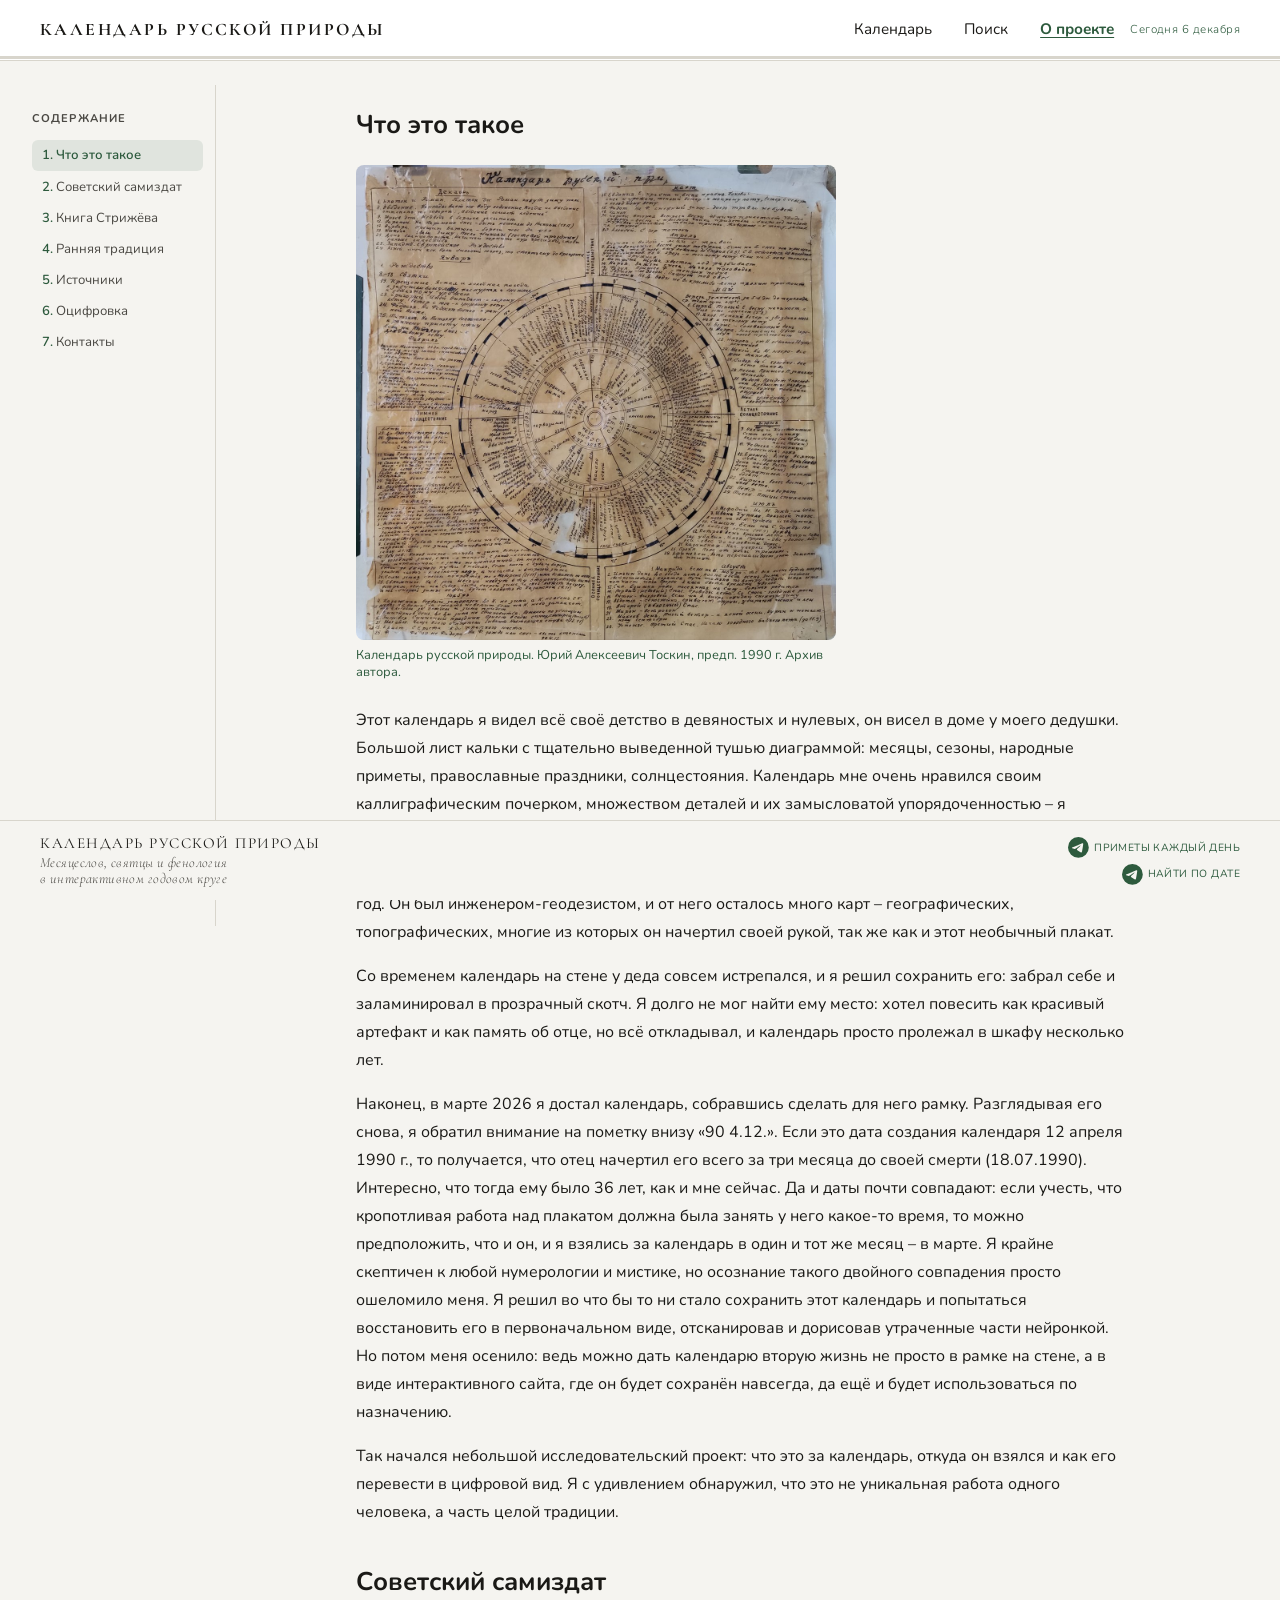
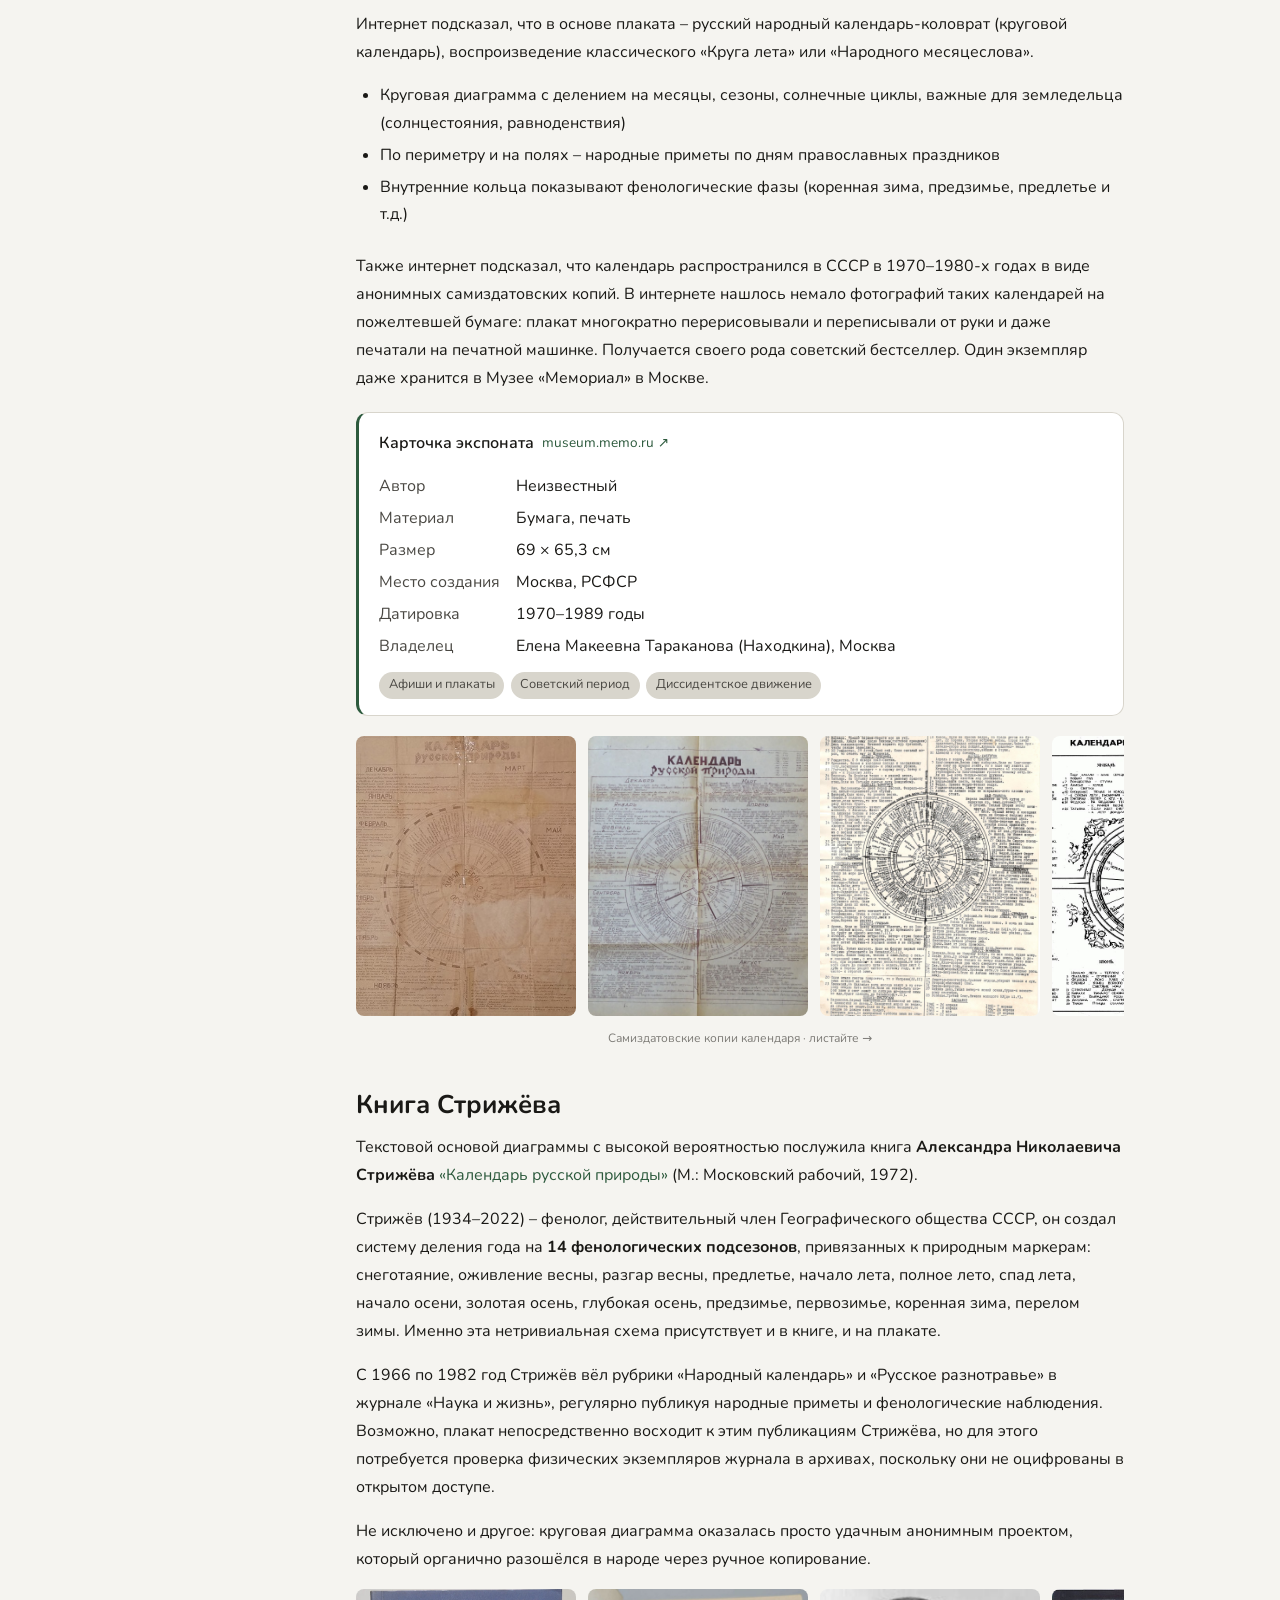
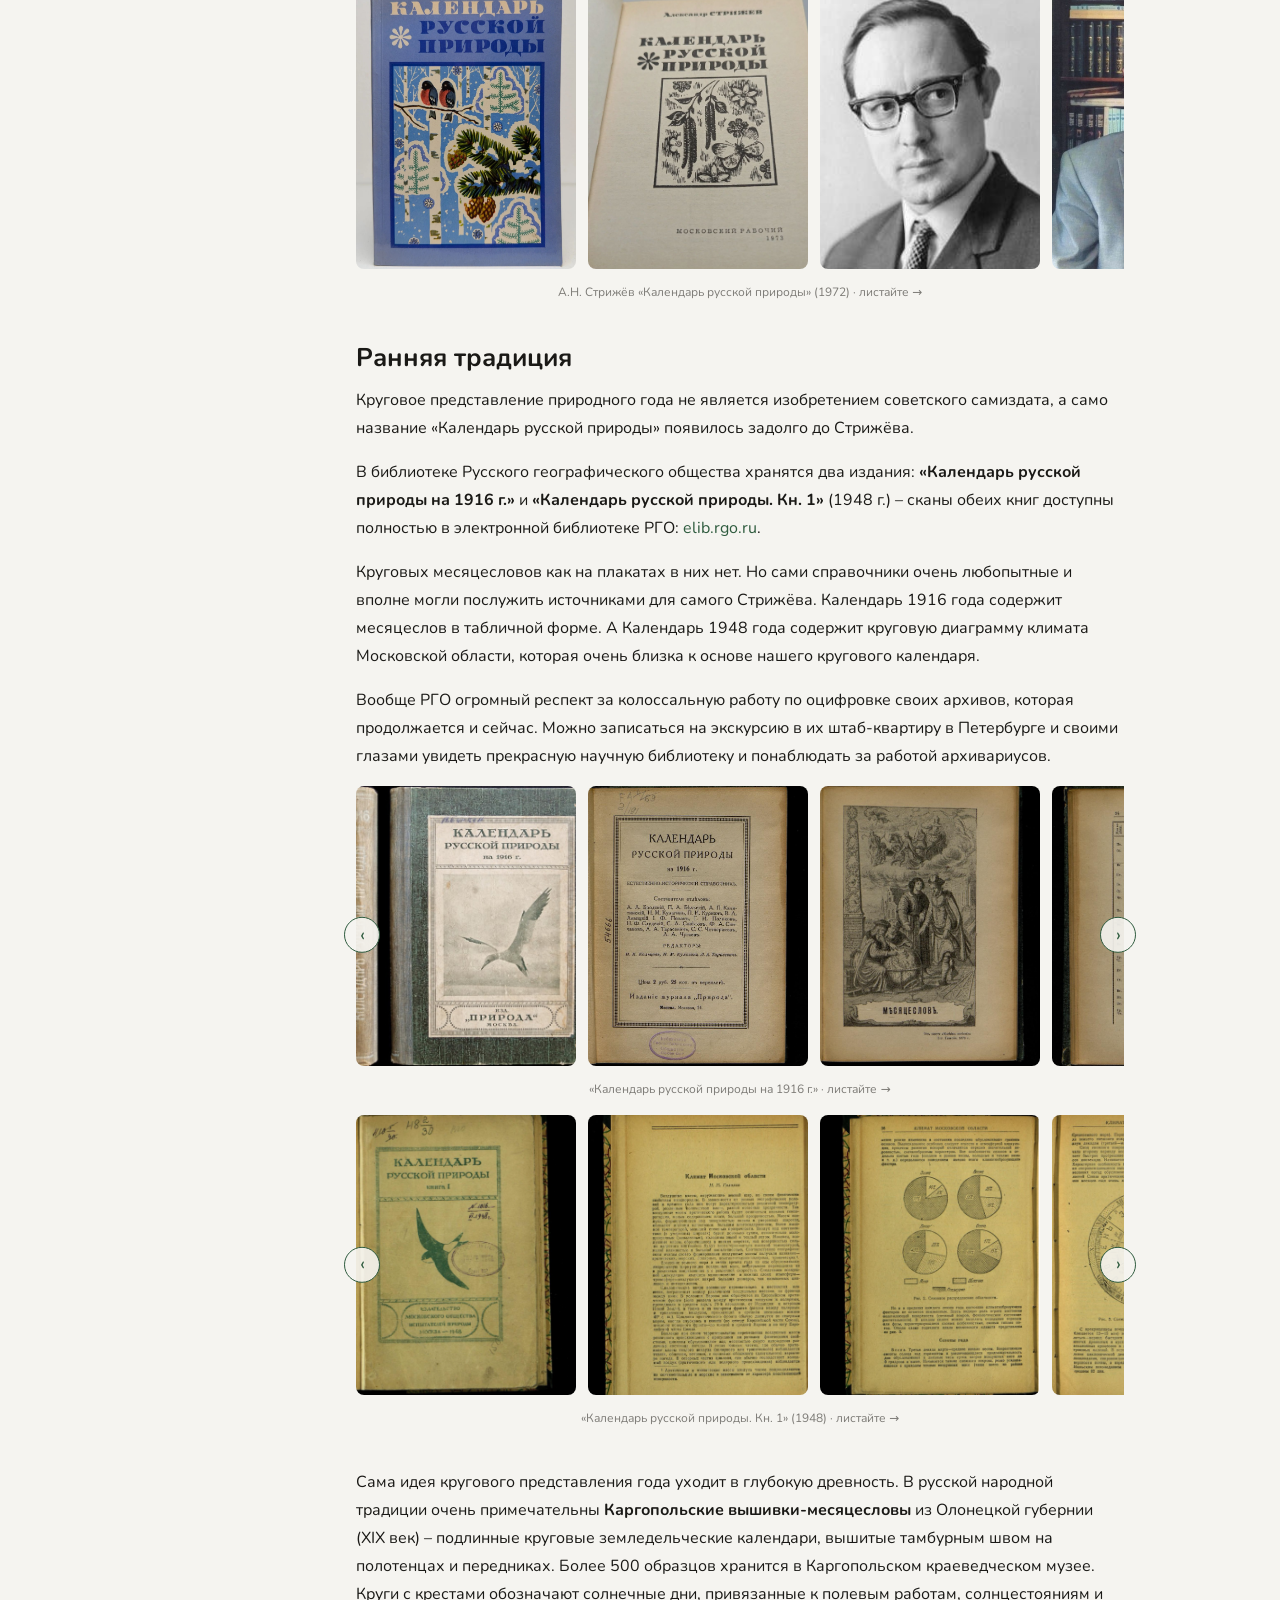
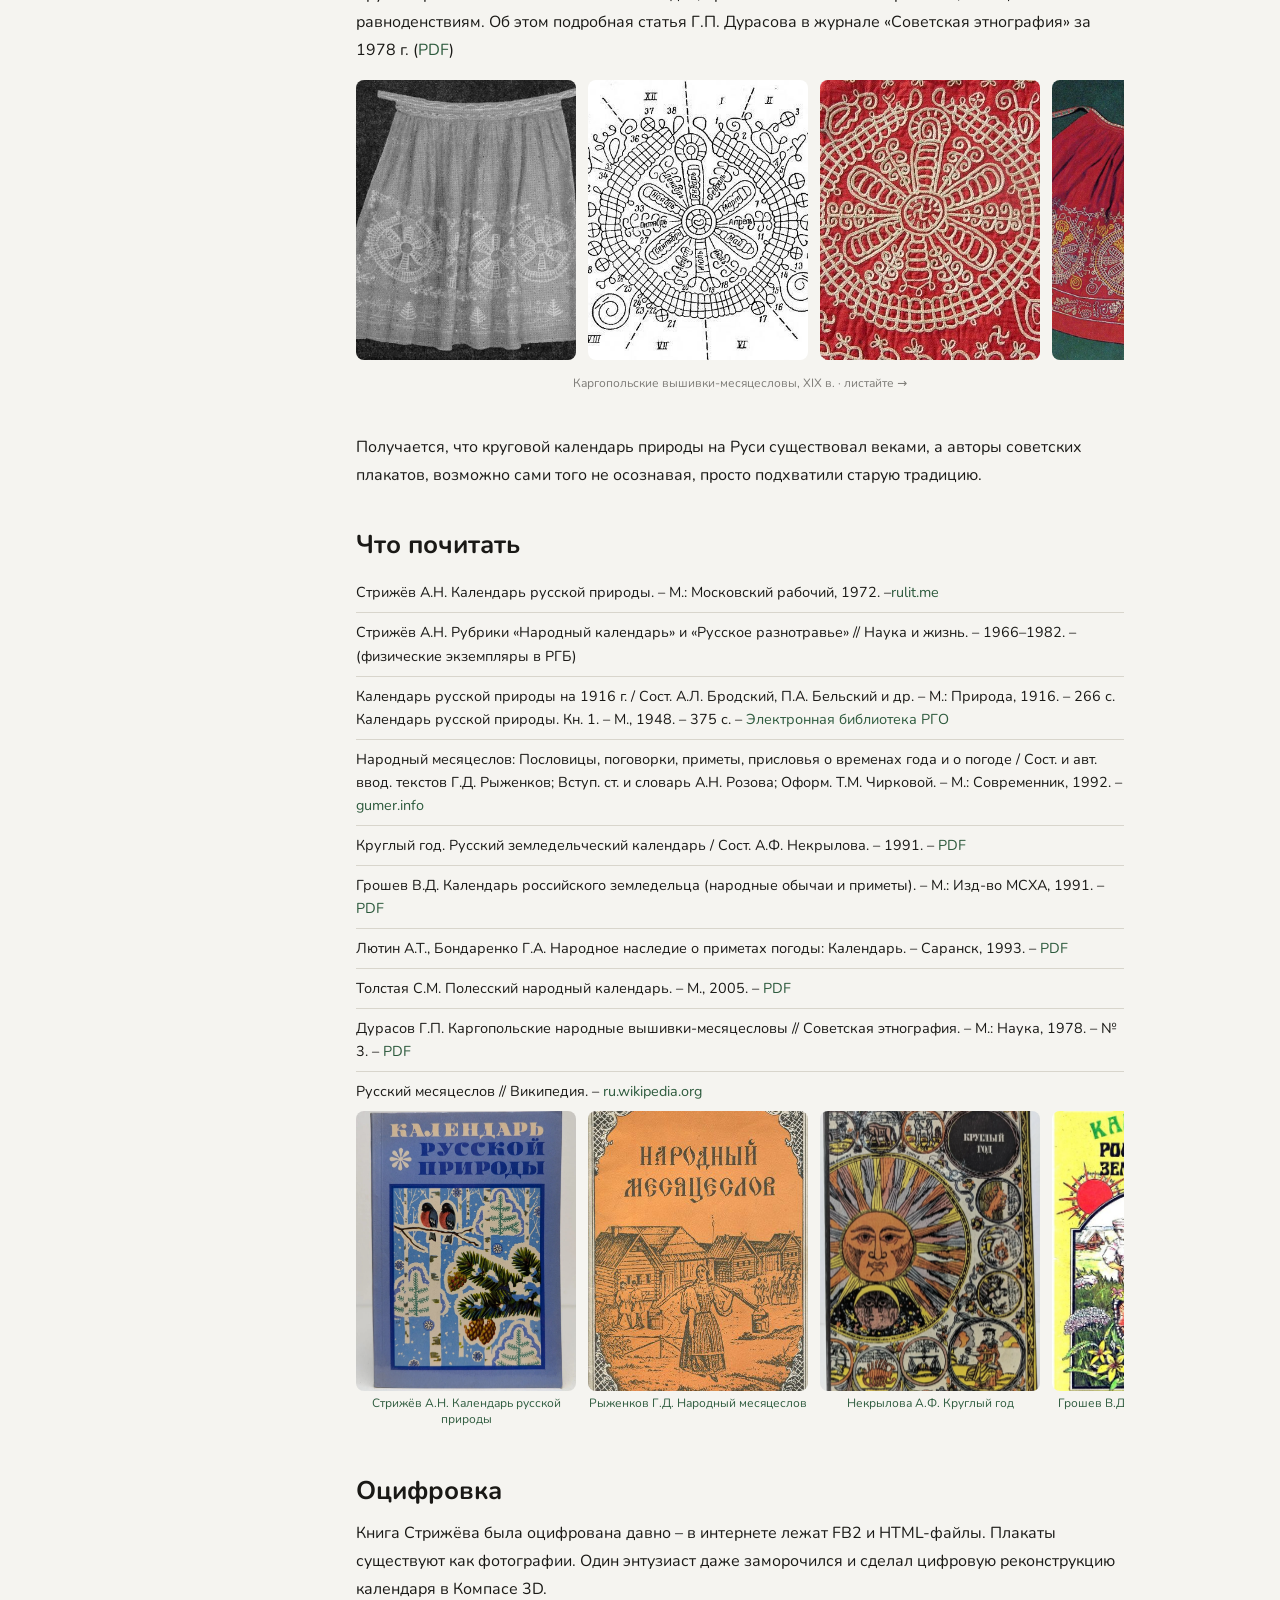
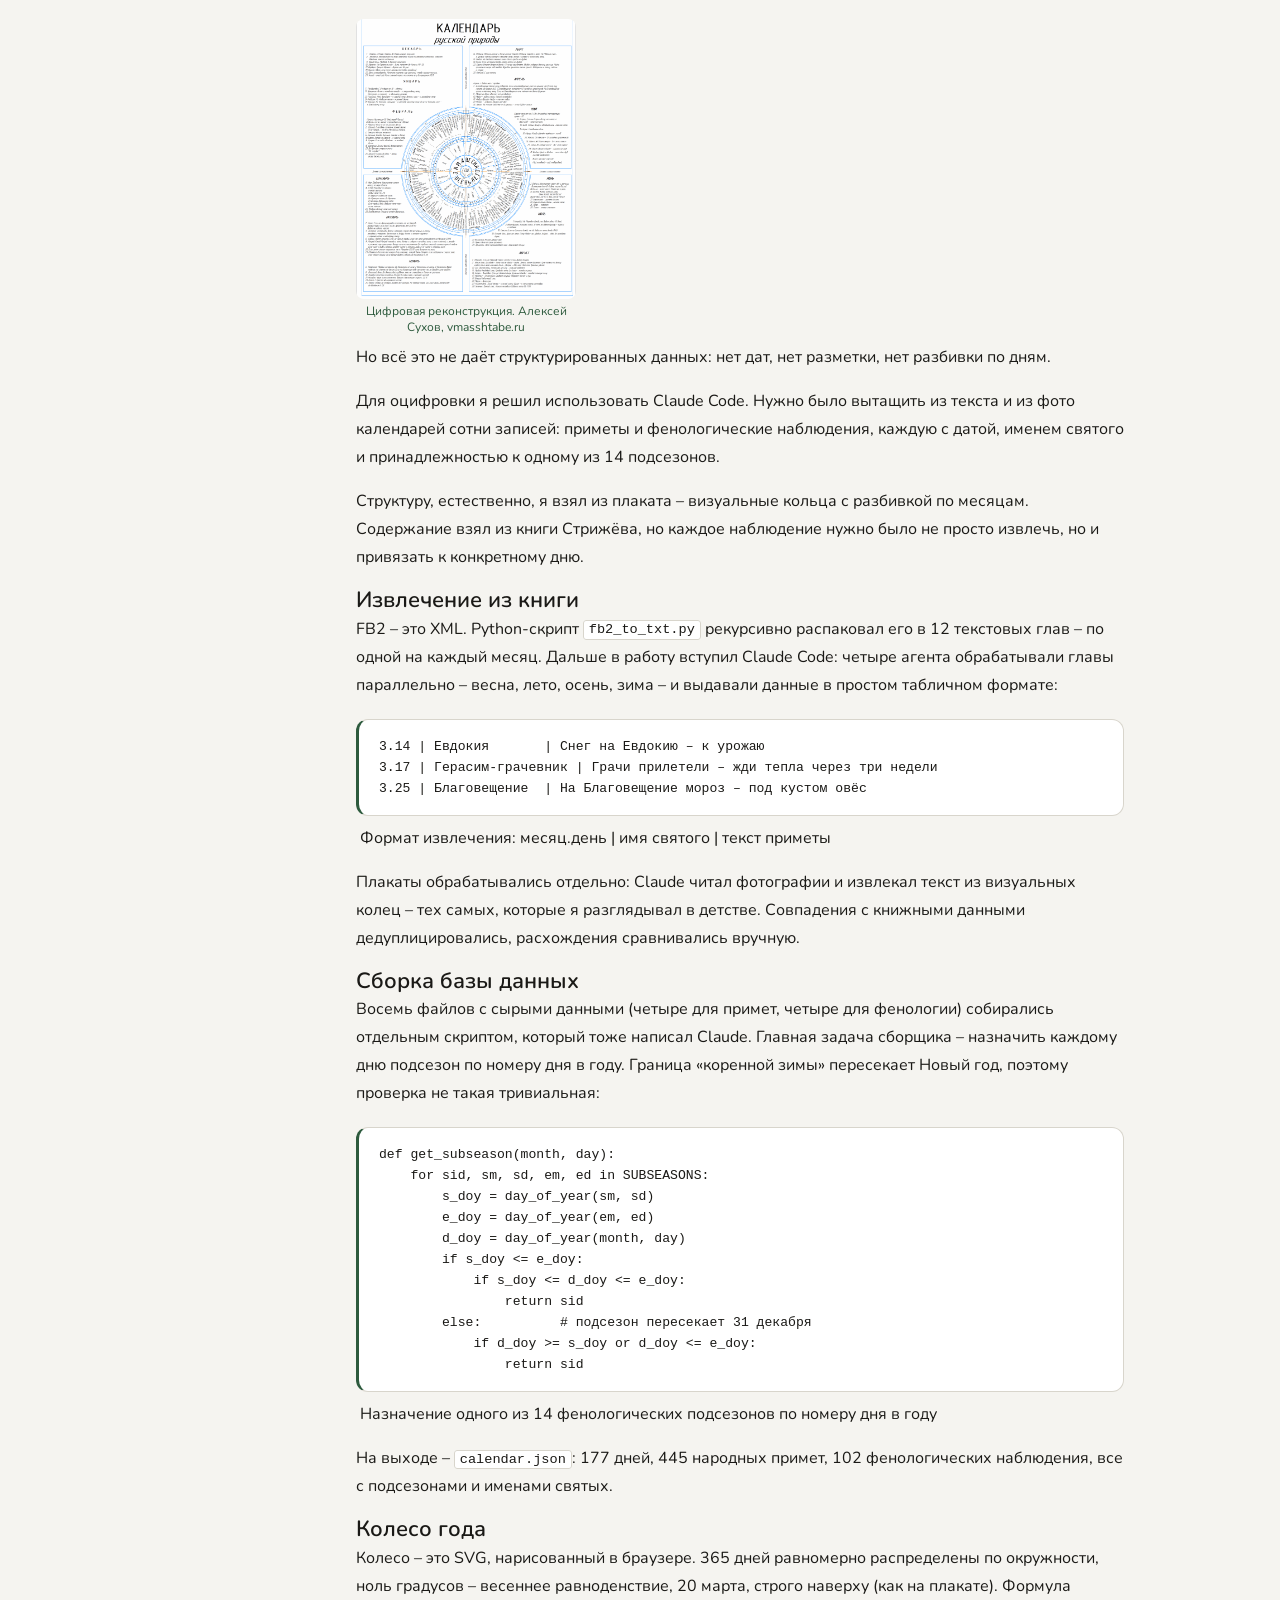
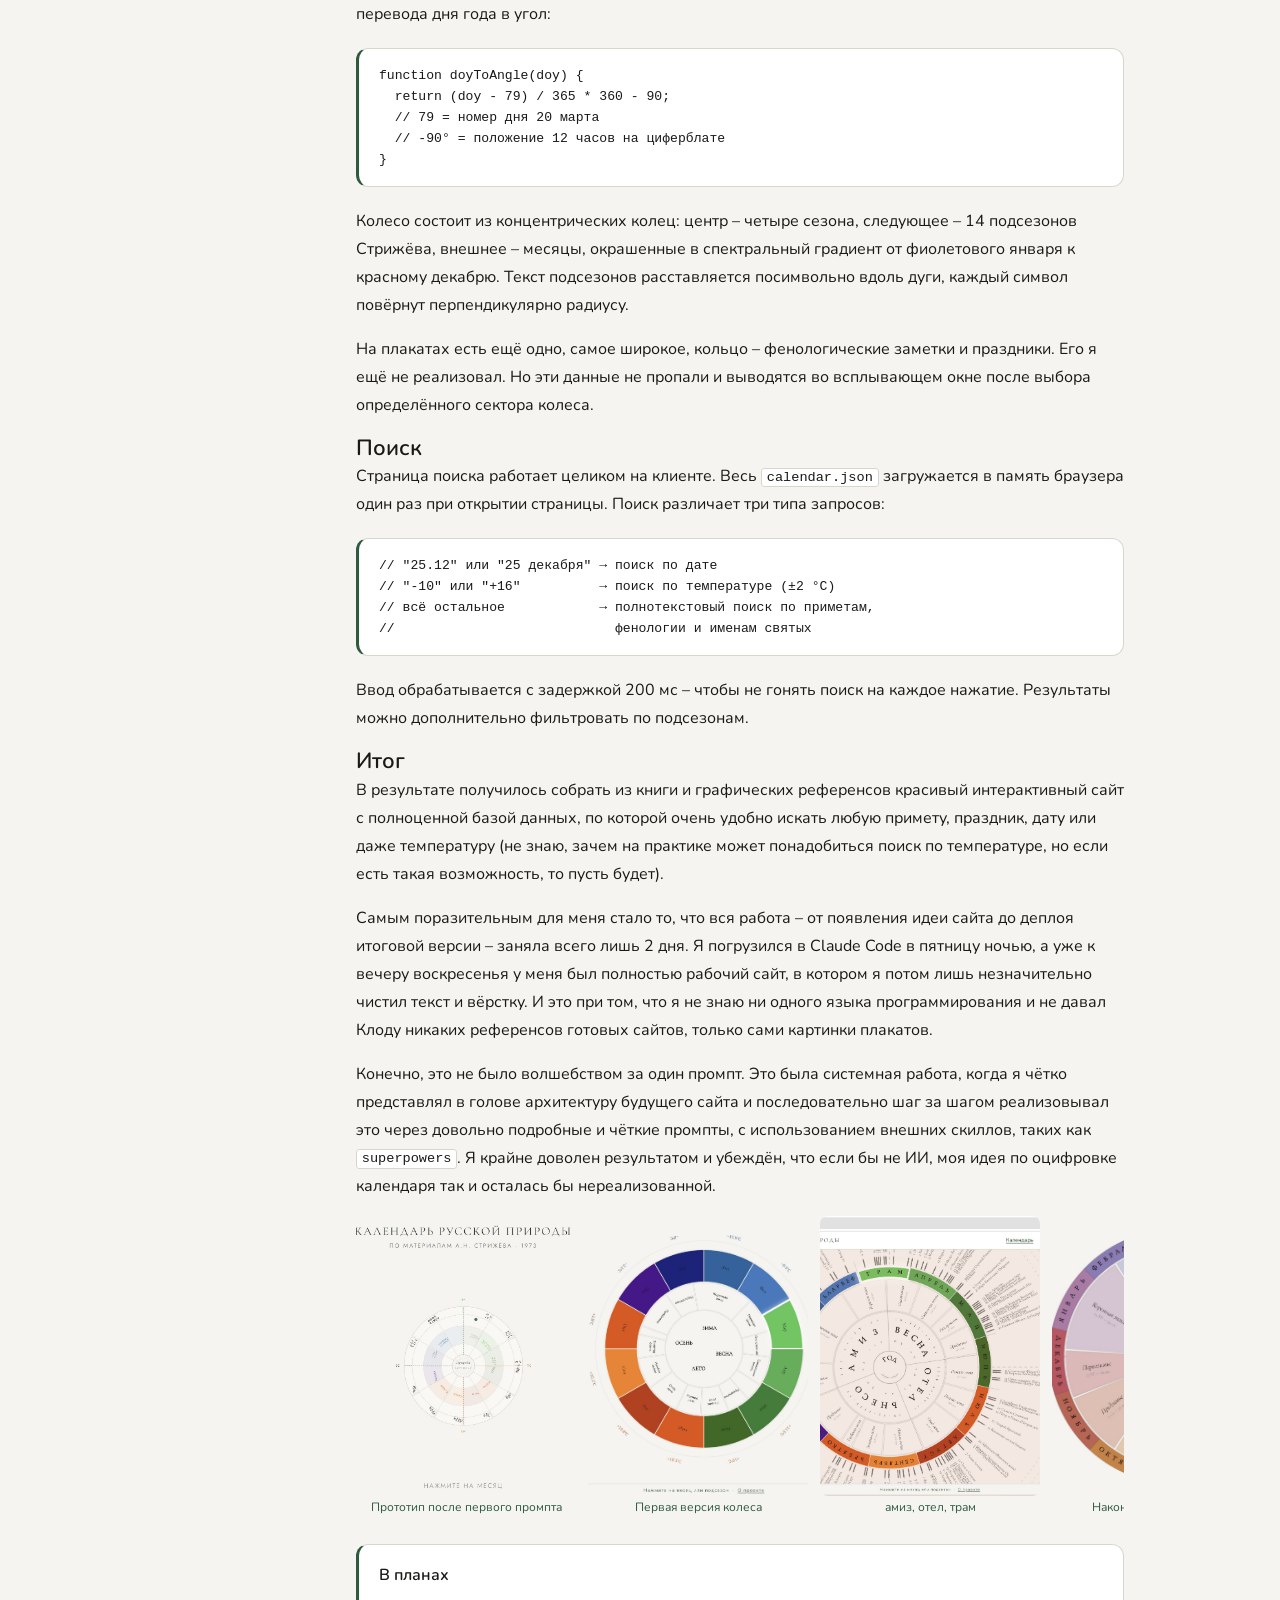
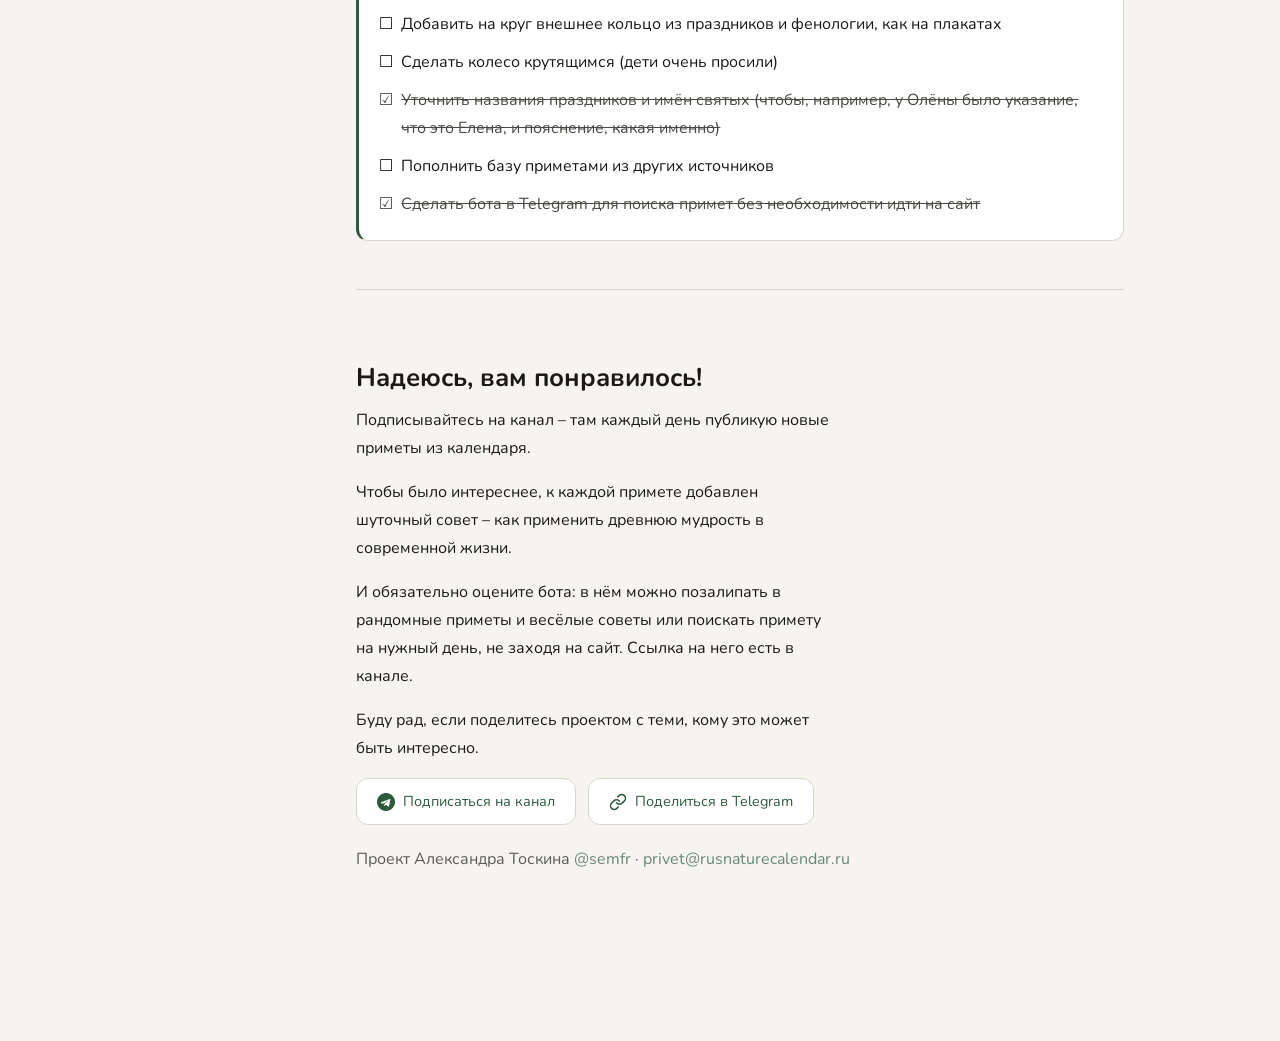
==== about.html @ 91caed55 "fix: поиск по дате — карточки результатов не отображались Приметы и фенология после loadMergedCalend" ====
<!DOCTYPE html>
<html lang="ru">
<head>
  <meta charset="UTF-8">
  <meta name="viewport" content="width=device-width, initial-scale=1.0">
  <link rel="icon" type="image/x-icon" href="favicon.ico">
  <link rel="icon" type="image/png" sizes="48x48" href="favicon-48x48.png">
  <link rel="icon" type="image/png" sizes="32x32" href="favicon-32x32.png">
  <link rel="apple-touch-icon" href="apple-touch-icon.png">
  <link rel="manifest" href="site.webmanifest">
  <title>О проекте – Календарь русской природы</title>

  <!-- SEO -->
  <meta name="description" content="История «Календаря русской природы» – народного месяцеслова и крестьянского календаря – от рукописного самиздата 1960-х до книги Стрижёва 1972 года.">
  <link rel="canonical" href="https://rusnaturecalendar.ru/about.html">

  <!-- Open Graph -->
  <meta property="og:type" content="article">
  <meta property="og:locale" content="ru_RU">
  <meta property="og:site_name" content="Календарь русской природы">
  <meta property="og:title" content="О проекте – Календарь русской природы">
  <meta property="og:description" content="История «Календаря русской природы» – народного месяцеслова и крестьянского календаря – от рукописного самиздата 1960-х до книги Стрижёва 1972 года.">
  <meta property="og:url" content="https://rusnaturecalendar.ru/about.html">
  <meta property="og:image" content="https://rusnaturecalendar.ru/og-image.jpg">
  <meta property="og:image:width" content="1200">
  <meta property="og:image:height" content="630">

  <!-- JSON-LD -->
  <script type="application/ld+json">
  {
    "@context": "https://schema.org",
    "@type": "Article",
    "headline": "О проекте «Календарь русской природы»",
    "description": "История народного календаря от самиздата 1960-х до современного цифрового проекта",
    "inLanguage": "ru",
    "url": "https://rusnaturecalendar.ru/about.html",
    "publisher": {
      "@type": "Organization",
      "name": "Календарь русской природы",
      "url": "https://rusnaturecalendar.ru"
    }
  }
  </script>

  <!-- Яндекс.Метрика -->
  <script type="text/javascript">
     (function(m,e,t,r,i,k,a){m[i]=m[i]||function(){(m[i].a=m[i].a||[]).push(arguments)};
     m[i].l=1*new Date();
     for (var j = 0; j < document.scripts.length; j++) {if (document.scripts[j].src === r) { return; }}
     k=e.createElement(t),a=e.getElementsByTagName(t)[0],k.async=1,k.src=r,a.parentNode.insertBefore(k,a)})
     (window, document, "script", "https://mc.yandex.ru/metrika/tag.js", "ym");
     ym(108205088, "init", { clickmap:true, trackLinks:true, accurateTrackBounce:true });
  </script>
  <noscript><div><img src="https://mc.yandex.ru/watch/108205088" style="position:absolute; left:-9999px;" alt="" /></div></noscript>

  <link rel="stylesheet" href="css/variables.css?v=20">
  <link rel="stylesheet" href="css/layout.css?v=20">
  <style>
    html { scroll-behavior: smooth; }

    /* ── Reading progress bar ── */
    .reading-progress {
      position: fixed;
      top: var(--nav-height, 56px);
      left: 0;
      right: 0;
      height: 3px;
      background: var(--color-border);
      z-index: 100;
      pointer-events: none;
    }
    .reading-progress__fill {
      height: 100%;
      width: 0%;
      background: linear-gradient(90deg, var(--color-accent), #4caf50);
      border-radius: 0 2px 2px 0;
      transition: width 0.1s linear;
    }

    /* ── About layout (sidebar + content) ── */
    .about-layout {
      display: flex;
      min-height: calc(100vh - var(--nav-height, 56px));
    }

    /* ── Sidebar (desktop) ── */
    .about-sidebar {
      width: 200px;
      flex-shrink: 0;
      position: sticky;
      top: calc(var(--nav-height, 56px) + 3px);
      height: calc(100vh - var(--nav-height, 56px) - 3px);
      overflow-y: auto;
      padding: 1.5rem 0.75rem 1.5rem 1rem;
      border-right: 1px solid var(--color-border);
      background: var(--color-bg);
    }
    .about-sidebar__title {
      font-family: var(--font-ui);
      font-size: 0.7rem;
      text-transform: uppercase;
      letter-spacing: 0.1em;
      color: var(--color-text2);
      font-weight: 700;
      margin-bottom: 0.75rem;
    }
    .about-sidebar__list {
      list-style: none;
      padding: 0;
      margin: 0;
      counter-reset: sidebar-counter;
    }
    .about-sidebar__item {
      counter-increment: sidebar-counter;
    }
    .about-sidebar__link {
      display: block;
      font-family: var(--font-ui);
      font-size: 0.82rem;
      line-height: 1.4;
      padding: 0.4rem 0.6rem;
      border-radius: 6px;
      color: var(--color-text2);
      text-decoration: none;
      transition: background 0.2s, color 0.2s;
    }
    .about-sidebar__link::before {
      content: counter(sidebar-counter) ". ";
      color: var(--color-accent);
      font-weight: 600;
    }
    .about-sidebar__link:hover {
      background: rgba(45, 90, 61, 0.05);
      color: var(--color-text);
    }
    .about-sidebar__link.active {
      background: rgba(45, 90, 61, 0.1);
      color: var(--color-accent);
      font-weight: 600;
    }

    /* ── About content ── */
    .about-content {
      flex: 1;
      min-width: 0;
      max-width: 800px;
      padding: 1rem var(--space-md) 3rem;
      margin: 0 auto;
    }
    .about-content h1 {
      font-family: var(--font-heading);
      font-size: clamp(1.4rem, 3vw, 2rem);
      font-weight: 400;
      text-transform: uppercase;
      letter-spacing: 0.12em;
      line-height: 1.25;
      margin-bottom: 2rem;
    }
    .about-content h2 {
      font-family: var(--font-body);
      font-size: clamp(1.3rem, 2.5vw, 1.6rem);
      font-weight: 700;
      margin-top: 2.5rem;
      margin-bottom: 0.75rem;
      color: var(--color-text);
    }
    .about-content p {
      font-family: var(--font-body);
      font-size: 1rem;
      line-height: 1.75;
      color: var(--color-text);
      margin-bottom: 1rem;
    }
    .about-content a {
      color: var(--color-accent);
    }
    .about-content a:hover {
      text-decoration: underline;
    }

    /* ── Single photo ── */
    .photo-single {
      margin: 1.5rem 0;
      max-width: 480px;
    }
    .photo-single img {
      width: 100%;
      border-radius: 8px;
      display: block;
      cursor: pointer;
      transition: opacity 0.2s;
    }
    .photo-single img:hover {
      opacity: 0.85;
    }
    .photo-single figcaption {
      font-family: var(--font-ui);
      font-size: 0.8rem;
      color: var(--color-accent);
      margin-top: 0.4rem;
      line-height: 1.4;
    }

    /* ── Gallery ── */
    .gallery {
      display: grid;
      grid-template-columns: repeat(3, 1fr);
      gap: 1rem;
      margin-top: 1rem;
    }
    @media (max-width: 600px) {
      .gallery { grid-template-columns: 1fr; }
    }
    .gallery figure { margin: 0; }
    .gallery figure img {
      width: 100%;
      border-radius: 8px;
      max-height: 300px;
      object-fit: cover;
      display: block;
      cursor: pointer;
      transition: opacity 0.2s;
    }
    .gallery figure img:hover { opacity: 0.85; }
    .gallery figcaption {
      font-family: var(--font-ui);
      font-size: 0.8rem;
      color: var(--color-accent);
      margin-top: 0.4rem;
      text-align: center;
      line-height: 1.4;
    }

    /* ── Carousel ── */
    .carousel-wrap {
      position: relative;
      margin-top: 1rem;
    }
    .carousel {
      display: flex;
      gap: 0.75rem;
      overflow-x: auto;
      scroll-snap-type: x mandatory;
      scroll-behavior: smooth;
      -webkit-overflow-scrolling: touch;
      padding-bottom: 0.5rem;
      scrollbar-width: thin;
      scrollbar-color: var(--color-accent) transparent;
    }
    .carousel::-webkit-scrollbar { height: 6px; }
    .carousel::-webkit-scrollbar-track { background: transparent; }
    .carousel::-webkit-scrollbar-thumb { background: var(--color-accent); border-radius: 3px; }
    .carousel figure {
      flex: 0 0 auto;
      scroll-snap-align: start;
      margin: 0;
      width: 220px;
    }
    .carousel figure img {
      width: 100%;
      height: 280px;
      object-fit: cover;
      border-radius: 8px;
      cursor: pointer;
      transition: opacity 0.2s;
      display: block;
    }
    .carousel figure img:hover { opacity: 0.85; }
    .carousel figcaption {
      font-family: var(--font-ui);
      font-size: 0.75rem;
      color: var(--color-accent);
      margin-top: 0.3rem;
      text-align: center;
      line-height: 1.3;
    }
    .carousel-btn {
      position: absolute;
      top: 50%;
      transform: translateY(-70%);
      background: rgba(245, 244, 240, 0.9);
      border: 1px solid var(--color-accent);
      color: var(--color-accent);
      width: 36px;
      height: 36px;
      border-radius: 50%;
      font-size: 1.2rem;
      cursor: pointer;
      z-index: 2;
      display: flex;
      align-items: center;
      justify-content: center;
      transition: opacity 0.2s;
    }
    .carousel-btn:hover { background: rgba(45, 90, 61, 0.1); }
    .carousel-btn--prev { left: -12px; }
    .carousel-btn--next { right: -12px; }
    .carousel-hint {
      font-family: var(--font-ui);
      font-size: 0.75rem;
      color: var(--color-text2);
      text-align: center;
      margin-top: 0.3rem;
      opacity: 0.7;
    }
    @media (max-width: 600px) {
      .carousel figure { width: 180px; }
      .carousel figure img { height: 230px; }
      .carousel-btn { display: none; }
    }

    /* ── About bullets ── */
    .about-bullets {
      list-style: disc;
      padding-left: 1.5em;
      margin: 0.5em 0 1em;
    }
    .about-bullets li {
      margin-bottom: 0.3em;
    }

    /* ── Sources list ── */
    .sources-list {
      list-style: none;
      padding: 0;
      margin: 0;
    }
    .sources-list li {
      font-family: var(--font-body);
      font-size: 0.9rem;
      line-height: 1.6;
      padding: 0.5rem 0;
      border-bottom: 1px solid var(--color-border);
      color: var(--color-text);
    }
    .sources-list li:last-child { border-bottom: none; }

    /* ── Archive metadata ── */
    .archive-meta {
      background: var(--color-panel-bg);
      border: 1px solid var(--color-border);
      border-radius: var(--radius);
      padding: 1rem 1.25rem;
      margin: 1rem 0;
      font-family: var(--font-ui);
      font-size: 0.88rem;
      line-height: 1.8;
      color: var(--color-text);
    }
    .archive-meta dt {
      font-weight: bold;
      color: var(--color-accent);
      float: left;
      width: 9rem;
      clear: left;
    }
    .archive-meta dd { margin-left: 9rem; }
    @media (max-width: 480px) {
      .archive-meta dt { float: none; width: auto; margin-bottom: 0.1rem; }
      .archive-meta dd { margin-left: 0; margin-bottom: 0.6rem; }
    }

    /* ── Share block ── */
    .share-block {
      margin-top: 3rem;
      padding-top: 2rem;
      border-top: 1px solid var(--color-border);
    }
    .share-heading {
      font-family: var(--font-heading);
      font-size: clamp(1.3rem, 2.5vw, 1.75rem);
      font-weight: 400;
      color: var(--color-text);
      margin-bottom: 0.5rem;
    }
    .share-subtext {
      font-family: var(--font-body);
      font-size: 1rem;
      color: var(--color-text);
      line-height: 1.6;
      margin-bottom: 1.25rem;
      max-width: 480px;
    }
    .share-actions {
      display: flex;
      gap: 0.75rem;
      flex-wrap: wrap;
      margin-bottom: 1.25rem;
    }
    .share-btn {
      display: inline-flex;
      align-items: center;
      gap: 0.5rem;
      padding: 0.65rem 1.25rem;
      min-height: 44px;
      border-radius: var(--radius);
      border: 1.5px solid var(--color-border);
      background: var(--color-panel-bg);
      font-family: var(--font-ui);
      font-size: 0.9rem;
      color: var(--color-text);
      cursor: pointer;
      text-decoration: none;
      transition: border-color 0.2s, color 0.2s, background 0.2s;
    }
    .share-btn:hover { border-color: var(--color-accent); color: var(--color-accent); }
    .share-tg:hover { border-color: #0088cc; color: #0088cc; }
    .share-credit {
      font-family: var(--font-ui);
      font-size: 0.82rem;
      color: var(--color-text);
      opacity: 0.7;
    }
    .share-credit a { color: var(--color-accent); text-decoration: none; }
    .share-credit a:hover { text-decoration: underline; }
    @media (max-width: 480px) {
      .share-actions { flex-direction: column; }
      .share-btn { width: 100%; justify-content: center; }
    }

    /* ── Scroll reveal ── */
    [data-reveal] {
      opacity: 0;
      transform: translateY(20px);
      transition: opacity 0.6s ease-out, transform 0.6s ease-out;
    }
    [data-reveal].revealed {
      opacity: 1;
      transform: translateY(0);
    }
    [data-reveal="delay-1"] { transition-delay: 0.1s; }
    [data-reveal="delay-2"] { transition-delay: 0.2s; }
    [data-reveal="delay-3"] { transition-delay: 0.3s; }
    /* Disable animations for users who prefer reduced motion */
    @media (prefers-reduced-motion: reduce) {
      [data-reveal] {
        opacity: 1;
        transform: none;
        transition: none;
      }
    }

    /* ── Lightbox ── */
    .lightbox {
      position: fixed;
      inset: 0;
      z-index: 1000;
      background: rgba(0, 0, 0, 0.92);
      display: flex;
      align-items: center;
      justify-content: center;
      opacity: 0;
      pointer-events: none;
      transition: opacity 0.3s ease;
    }
    .lightbox.open {
      opacity: 1;
      pointer-events: auto;
    }
    .lightbox__img {
      max-width: 90vw;
      max-height: 85vh;
      object-fit: contain;
      border-radius: 4px;
      transition: opacity 0.2s;
    }
    .lightbox__close,
    .lightbox__prev,
    .lightbox__next {
      position: absolute;
      background: none;
      border: none;
      color: #fff;
      cursor: pointer;
      font-size: 2rem;
      padding: 0.5rem;
      opacity: 0.7;
      transition: opacity 0.2s;
      line-height: 1;
    }
    .lightbox__close:hover,
    .lightbox__prev:hover,
    .lightbox__next:hover { opacity: 1; }
    .lightbox__close { top: 1rem; right: 1rem; font-size: 2.5rem; }
    .lightbox__prev { left: 1rem; top: 50%; transform: translateY(-50%); font-size: 3rem; }
    .lightbox__next { right: 1rem; top: 50%; transform: translateY(-50%); font-size: 3rem; }
    .lightbox__caption {
      position: absolute;
      bottom: 1rem;
      left: 50%;
      transform: translateX(-50%);
      color: rgba(255,255,255,0.75);
      font-family: var(--font-ui);
      font-size: 0.85rem;
      text-align: center;
      max-width: 80vw;
    }

    /* ── Bottom sheet (mobile TOC) ── */
    .about-sheet { display: none; }

    /* ── Mobile styles ── */
    @media (max-width: 767px) {
      .reading-progress { top: var(--header-index-height, 78px); }
      .about-sidebar { display: none; }
      .about-layout { display: block; }
      .about-content { padding-bottom: 5rem; }

      .about-sheet { display: block; }

      .about-sheet__trigger {
        position: fixed;
        bottom: calc(80px + 12px); /* above sticky footer */
        left: 50%;
        transform: translateX(-50%);
        z-index: 90;
        display: flex;
        align-items: center;
        gap: 0.5rem;
        padding: 0.4rem 1rem;
        background: var(--color-panel-bg);
        border: 1px solid var(--color-border);
        border-radius: 20px;
        box-shadow: 0 2px 10px rgba(0,0,0,0.1);
        font-family: var(--font-ui);
        font-size: 0.82rem;
        color: var(--color-text);
        cursor: pointer;
        white-space: nowrap;
      }
      .about-sheet__chapter-num {
        color: var(--color-accent);
        font-weight: 700;
      }
      .about-sheet__divider {
        color: var(--color-border);
      }
      .about-sheet__icon {
        color: var(--color-text2);
        font-size: 1rem;
      }

      .about-sheet__overlay {
        position: fixed;
        inset: 0;
        background: rgba(0,0,0,0.3);
        z-index: 91;
        opacity: 0;
        pointer-events: none;
        transition: opacity 0.3s ease;
      }
      .about-sheet__overlay.open {
        opacity: 1;
        pointer-events: auto;
      }

      .about-sheet__panel {
        position: fixed;
        bottom: 0;
        left: 0;
        right: 0;
        z-index: 92;
        background: var(--color-panel-bg);
        border-radius: 16px 16px 0 0;
        box-shadow: 0 -4px 20px rgba(0,0,0,0.15);
        transform: translateY(100%);
        transition: transform 0.35s cubic-bezier(0.4, 0, 0.2, 1);
        max-height: 60vh;
        overflow-y: auto;
        padding: 0 1rem 1.5rem;
      }
      .about-sheet__panel.open {
        transform: translateY(0);
      }
      .about-sheet__handle {
        width: 32px;
        height: 4px;
        background: var(--color-border);
        border-radius: 2px;
        margin: 0.75rem auto;
      }
      .about-sheet__panel-title {
        font-family: var(--font-ui);
        font-size: 0.7rem;
        text-transform: uppercase;
        letter-spacing: 0.1em;
        color: var(--color-text2);
        font-weight: 700;
        margin-bottom: 0.5rem;
      }
      .about-sheet__list {
        list-style: none;
        padding: 0;
        margin: 0;
        counter-reset: sheet-counter;
      }
      .about-sheet__item {
        counter-increment: sheet-counter;
      }
      .about-sheet__link {
        display: block;
        font-family: var(--font-ui);
        font-size: 0.92rem;
        padding: 0.5rem 0.6rem;
        border-radius: 6px;
        color: var(--color-text2);
        text-decoration: none;
        transition: background 0.2s;
      }
      .about-sheet__link::before {
        content: counter(sheet-counter) ". ";
        color: var(--color-accent);
        font-weight: 600;
      }
      .about-sheet__link.active {
        background: rgba(45, 90, 61, 0.1);
        color: var(--color-accent);
        font-weight: 600;
      }

      .lightbox__prev,
      .lightbox__next { display: none; }
    }

    /* ── Footer ── */
    .search-footer {
      position: sticky;
      bottom: 0;
      background: var(--color-panel-bg, #f5f4f0);
      border-top: 1px solid var(--color-border, #d8d5cc);
      padding: 12px var(--space-md, 16px);
      font-family: var(--font-ui);
      font-size: 0.8rem;
      color: var(--color-text);
      text-align: center;
    }
    .search-footer .footer-inner {
      max-width: 800px;
      margin-inline: auto;
      display: flex;
      flex-direction: column;
      align-items: center;
      gap: 0;
    }
    .search-footer p { margin: 0; line-height: 1.5; }
    .about-content section { scroll-margin-top: calc(var(--nav-height, 56px) + 24px); }
    @media (max-width: 767px) {
      .about-content section { scroll-margin-top: calc(var(--header-index-height, 78px) + 24px); }
    }
    .about-content section:first-child h2 { margin-top: 0.5rem; }

    /* ── Digitize section h3 ── */
    #digitize h3 {
      font-family: var(--font-ui);
      font-weight: 600;
    }

    /* ── Code blocks ── */
    .about-content pre {
      background: var(--color-panel-bg);
      border: 1px solid var(--color-border);
      border-left: 3px solid var(--color-accent);
      border-radius: var(--radius);
      padding: 1rem 1.25rem;
      margin: 1.25rem 0;
      overflow-x: auto;
      font-family: 'Courier New', Courier, monospace;
      font-size: 0.82rem;
      line-height: 1.6;
      color: var(--color-text);
    }
    .about-content code {
      font-family: 'Courier New', Courier, monospace;
      font-size: 0.85em;
      background: var(--color-panel-bg);
      border: 1px solid var(--color-border);
      border-radius: 3px;
      padding: 0.1em 0.35em;
      color: var(--color-text);
    }
    .about-content pre code {
      background: none;
      border: none;
      padding: 0;
      font-size: inherit;
    }
    .code-caption {
      font-family: var(--font-ui);
      font-size: 0.75rem;
      color: var(--color-text2);
      margin-top: -0.75rem;
      margin-bottom: 1.25rem;
      padding-left: 0.25rem;
    }

    /* ── Feature checklist ── */
    /* Карточка экспоната */
    .exhibit-card {
      background: var(--color-panel-bg);
      border: 1px solid var(--color-border);
      border-left: 3px solid var(--color-accent);
      border-radius: var(--radius);
      padding: 1rem 1.25rem;
      margin: 1.25rem 0;
    }
    .exhibit-card__title {
      font-weight: 600;
      margin-bottom: 0.75rem;
      display: flex;
      align-items: center;
      gap: 0.5rem;
    }
    .exhibit-card__title a {
      font-weight: 400;
      font-size: 0.85em;
      color: var(--color-accent);
    }
    .exhibit-card__grid {
      display: grid;
      grid-template-columns: auto 1fr;
      gap: 0.3rem 1rem;
    }
    .exhibit-card__label {
      color: var(--color-text2);
      white-space: nowrap;
    }
    .exhibit-card__value {
      color: var(--color-text);
    }
    .exhibit-card__note {
      margin-top: 0.75rem;
      font-size: 0.9em;
      color: var(--color-text2);
    }
    .exhibit-card__tags {
      display: flex;
      flex-wrap: wrap;
      gap: 0.4rem;
      margin-top: 0.75rem;
    }
    .exhibit-card__tag {
      background: var(--color-border);
      border-radius: 1rem;
      padding: 0.15rem 0.6rem;
      font-size: 0.8em;
      color: var(--color-text2);
    }

    .feature-checklist {
      background: var(--color-panel-bg);
      border: 1px solid var(--color-border);
      border-left: 3px solid var(--color-accent);
      border-radius: var(--radius);
      padding: 1rem 1.25rem;
      margin: 1.25rem 0;
    }
    .feature-checklist__title {
      font-weight: 600;
      margin-bottom: 0.5rem;
    }
    .feature-checklist__list {
      list-style: none;
      padding: 0;
      margin: 0;
    }
    .feature-checklist__item {
      padding: 0.35rem 0;
      display: flex;
      gap: 0.5rem;
      align-items: baseline;
    }
    .feature-checklist__item.done {
      color: var(--color-text2);
    }
    .feature-check {
      flex-shrink: 0;
    }
  </style>
</head>
<body>

  <header class="site-header">
    <div class="site-header-inner">
      <div class="index-header-brand">
        <a href="index.html" class="index-header-title">Календарь русской природы</a>
      </div>
      <div class="header-right">
        <nav class="site-nav" aria-label="Навигация">
          <a href="index.html" class="nav-link">Календарь</a>
          <a href="search.html" class="nav-link">Поиск</a>
          <a href="about.html" class="nav-link active-nav-link">О проекте</a>
        </nav>
        <span class="index-header-today" id="header-today"></span>
      </div>
    </div>
  </header>

  <nav class="mobile-nav" aria-label="Мобильная навигация">
    <a href="index.html" class="mobile-nav-link">
      <span class="nav-icon">🗓</span><span class="nav-label">Календарь</span>
    </a>
    <a href="search.html" class="mobile-nav-link">
      <span class="nav-icon">🔍</span><span class="nav-label">Поиск</span>
    </a>
    <a href="about.html" class="mobile-nav-link active-nav-link" aria-current="page">
      <span class="nav-icon">ℹ️</span><span class="nav-label">О проекте</span>
    </a>
  </nav>

  <!-- Reading progress -->
  <div class="reading-progress" aria-hidden="true">
    <div class="reading-progress__fill" id="reading-progress-fill"></div>
  </div>

  <main>
    <div class="about-layout">

      <!-- Sidebar TOC (desktop) -->
      <aside class="about-sidebar">
        <nav class="about-sidebar__nav" aria-label="Содержание">
          <div class="about-sidebar__title">Содержание</div>
          <ol class="about-sidebar__list">
            <li class="about-sidebar__item"><a href="#artifact" class="about-sidebar__link active" data-section="artifact">Что это такое</a></li>
            <li class="about-sidebar__item"><a href="#samizdat" class="about-sidebar__link" data-section="samizdat">Советский самиздат</a></li>
            <li class="about-sidebar__item"><a href="#source" class="about-sidebar__link" data-section="source">Книга Стрижёва</a></li>
            <li class="about-sidebar__item"><a href="#krugolyet" class="about-sidebar__link" data-section="krugolyet">Ранняя традиция</a></li>
            <li class="about-sidebar__item"><a href="#sources" class="about-sidebar__link" data-section="sources">Источники</a></li>
            <li class="about-sidebar__item"><a href="#digitize" class="about-sidebar__link" data-section="digitize">Оцифровка</a></li>
            <li class="about-sidebar__item"><a href="#contacts" class="about-sidebar__link" data-section="contacts">Контакты</a></li>
          </ol>
        </nav>
      </aside>

      <!-- Content -->
      <article class="about-content">

        <section id="artifact" data-chapter="1">
          <h2 data-reveal>Что это такое</h2>

          <figure class="photo-single" data-reveal>
            <img src="./assets/images/calendar-yuri-toskin.jpg"
                 alt="Календарь русской природы. Юрий Алексеевич Тоскин, предп. 1990 г."
                 loading="lazy"
                 data-gallery="artifact"
                 data-caption="Календарь русской природы. Юрий Алексеевич Тоскин, предп. 1990 г. Архив автора.">
            <figcaption>Календарь русской природы. Юрий Алексеевич Тоскин, предп. 1990 г. Архив автора.</figcaption>
          </figure>

          <p data-reveal>Этот календарь я видел всё своё детство в девяностых и нулевых, он висел в доме у моего дедушки. Большой лист кальки с тщательно выведенной тушью диаграммой: месяцы, сезоны, народные приметы, православные праздники, солнцестояния. Календарь мне очень нравился своим каллиграфическим почерком, множеством деталей и их замысловатой упорядоченностью – я подолгу залипал в него.</p>

          <p data-reveal>Дед сказал, что календарь начертил мой отец. Отец умер от инфаркта в 1990 г., когда мне был один год. Он был инженером-геодезистом, и от него осталось много карт – географических, топографических, многие из которых он начертил своей рукой, так же как и этот необычный плакат.</p>

          <p data-reveal>Со временем календарь на стене у деда совсем истрепался, и я решил сохранить его: забрал себе и заламинировал в прозрачный скотч. Я долго не мог найти ему место: хотел повесить как красивый артефакт и как память об отце, но всё откладывал, и календарь просто пролежал в шкафу несколько лет.</p>

          <p data-reveal>Наконец, в марте 2026 я достал календарь, собравшись сделать для него рамку. Разглядывая его снова, я обратил внимание на пометку внизу «90 4.12.». Если это дата создания календаря 12 апреля 1990 г., то получается, что отец начертил его всего за три месяца до своей смерти (18.07.1990). Интересно, что тогда ему было 36 лет, как и мне сейчас. Да и даты почти совпадают: если учесть, что кропотливая работа над плакатом должна была занять у него какое-то время, то можно предположить, что и он, и я взялись за календарь в один и тот же месяц – в марте. Я крайне скептичен к любой нумерологии и мистике, но осознание такого двойного совпадения просто ошеломило меня. Я решил во что бы то ни стало сохранить этот календарь и попытаться восстановить его в первоначальном виде, отсканировав и дорисовав утраченные части нейронкой. Но потом меня осенило: ведь можно дать календарю вторую жизнь не просто в рамке на стене, а в виде интерактивного сайта, где он будет сохранён навсегда, да ещё и будет использоваться по назначению.</p>

          <p data-reveal>Так начался небольшой исследовательский проект: что это за календарь, откуда он взялся и как его перевести в цифровой вид. Я с удивлением обнаружил, что это не уникальная работа одного человека, а часть целой традиции.</p>
        </section>

        <section id="samizdat" data-chapter="2">
          <h2 data-reveal>Советский самиздат</h2>

          <p data-reveal>Интернет подсказал, что в основе плаката – русский народный календарь-коловрат (круговой календарь), воспроизведение классического «Круга лета» или «Народного месяцеслова».</p>

          <ul class="about-bullets" data-reveal>
            <li>Круговая диаграмма с делением на месяцы, сезоны, солнечные циклы, важные для земледельца (солнцестояния, равноденствия)</li>
            <li>По периметру и на полях – народные приметы по дням православных праздников</li>
            <li>Внутренние кольца показывают фенологические фазы (коренная зима, предзимье, предлетье и т.д.)</li>
          </ul>

          <p data-reveal style="margin-top: 1.5em;">Также интернет подсказал, что календарь распространился в СССР в 1970–1980-х годах в виде анонимных самиздатовских копий. В интернете нашлось немало фотографий таких календарей на пожелтевшей бумаге: плакат многократно перерисовывали и переписывали от руки и даже печатали на печатной машинке. Получается своего рода советский бестселлер. Один экземпляр даже хранится в Музее «Мемориал» в Москве.</p>

          <div class="exhibit-card" data-reveal>
            <p class="exhibit-card__title">Карточка экспоната <a href="https://museum.memo.ru/stock/9/6161/" target="_blank" rel="noopener">museum.memo.ru ↗</a></p>
            <div class="exhibit-card__grid">
              <span class="exhibit-card__label">Автор</span>
              <span class="exhibit-card__value">Неизвестный</span>
              <span class="exhibit-card__label">Материал</span>
              <span class="exhibit-card__value">Бумага, печать</span>
              <span class="exhibit-card__label">Размер</span>
              <span class="exhibit-card__value">69 × 65,3 см</span>
              <span class="exhibit-card__label">Место создания</span>
              <span class="exhibit-card__value">Москва, РСФСР</span>
              <span class="exhibit-card__label">Датировка</span>
              <span class="exhibit-card__value">1970–1989 годы</span>
              <span class="exhibit-card__label">Владелец</span>
              <span class="exhibit-card__value">Елена Макеевна Тараканова (Находкина), Москва</span>
            </div>
            <div class="exhibit-card__tags">
              <span class="exhibit-card__tag">Афиши и плакаты</span>
              <span class="exhibit-card__tag">Советский период</span>
              <span class="exhibit-card__tag">Диссидентское движение</span>
            </div>
          </div>

          <div class="carousel" data-reveal>
            <figure>
              <img src="./assets/images/calendar-museum.jpg"
                   alt="Экземпляр из Музея Мемориал, инв. ОФ4544" loading="lazy"
                   data-gallery="samizdat"
                   data-caption="Музей «Мемориал», инв. ОФ4544">
            </figure>
            <figure>
              <img src="./assets/images/kalendar-kazuale.jpg"
                   alt="Самиздатовская копия" loading="lazy"
                   data-gallery="samizdat"
                   data-caption="Самиздатовская копия. kazuale.livejournal.com">
            </figure>
            <figure>
              <img src="./assets/images/calendar-kotikit.jpg"
                   alt="Ещё одна копия календаря" loading="lazy"
                   data-gallery="samizdat"
                   data-caption="Ещё одна копия. soviet-life.livejournal.com">
            </figure>
            <figure>
              <img src="./assets/images/kalendar-5.jpg"
                   alt="Копия календаря русской природы" loading="lazy"
                   data-gallery="samizdat"
                   data-caption="Ещё одна копия календаря">
            </figure>
          </div>
          <div class="carousel-hint">Самиздатовские копии календаря &middot; листайте &rarr;</div>
        </section>

        <section id="source" data-chapter="3">
          <h2 data-reveal>Книга Стрижёва</h2>

          <p data-reveal>Текстовой основой диаграммы с высокой вероятностью послужила книга <strong>Александра Николаевича Стрижёва</strong> <a href="https://www.rulit.me/books/kalendar-russkoj-prirody-download-161325.html" target="_blank" rel="noopener">«Календарь русской природы»</a> (М.: Московский рабочий, 1972).</p>

          <p data-reveal>Стрижёв (1934–2022) – фенолог, действительный член Географического общества СССР, он создал систему деления года на <strong>14 фенологических подсезонов</strong>, привязанных к природным маркерам: снеготаяние, оживление весны, разгар весны, предлетье, начало лета, полное лето, спад лета, начало осени, золотая осень, глубокая осень, предзимье, первозимье, коренная зима, перелом зимы. Именно эта нетривиальная схема присутствует и в книге, и на плакате.</p>

          <p data-reveal>С 1966 по 1982 год Стрижёв вёл рубрики «Народный календарь» и «Русское разнотравье» в журнале «Наука и жизнь», регулярно публикуя народные приметы и фенологические наблюдения. Возможно, плакат непосредственно восходит к этим публикациям Стрижёва, но для этого потребуется проверка физических экземпляров журнала в архивах, поскольку они не оцифрованы в открытом доступе.</p>

          <p data-reveal>Не исключено и другое: круговая диаграмма оказалась просто удачным анонимным проектом, который органично разошёлся в народе через ручное копирование.</p>

          <div class="carousel" data-reveal>
            <figure>
              <img src="./assets/images/strizhev.jpg"
                   alt="Обложка «Календарь русской природы», Стрижёв А.Н., 1972" loading="lazy"
                   data-gallery="strizhev"
                   data-caption="Обложка. М.: Московский рабочий, 1972">
            </figure>
            <figure>
              <img src="./assets/images/strizhev-razvorot.jpg"
                   alt="Форзац «Календарь русской природы»" loading="lazy"
                   data-gallery="strizhev"
                   data-caption="Форзац книги">
            </figure>
            <figure>
              <img src="./assets/images/strizhev-young.jpg"
                   alt="А.Н. Стрижёв в молодости" loading="lazy"
                   data-gallery="strizhev"
                   data-caption="А.Н. Стрижёв в молодости">
            </figure>
            <figure>
              <img src="./assets/images/strizhev-old.jpg"
                   alt="А.Н. Стрижёв" loading="lazy"
                   data-gallery="strizhev"
                   data-caption="А.Н. Стрижёв">
            </figure>
          </div>
          <div class="carousel-hint">А.Н. Стрижёв «Календарь русской природы» (1972) &middot; листайте &rarr;</div>

        </section>

        <section id="krugolyet" data-chapter="4">
          <h2 data-reveal>Ранняя традиция</h2>

          <p data-reveal>Круговое представление природного года не является изобретением советского самиздата, а само название «Календарь русской природы» появилось задолго до Стрижёва.</p>

          <p data-reveal>В библиотеке Русского географического общества хранятся два издания: <strong>«Календарь русской природы на 1916 г.»</strong> и <strong>«Календарь русской природы. Кн. 1»</strong> (1948 г.) – сканы обеих книг доступны полностью в электронной библиотеке РГО: <a href="https://elib.rgo.ru/handle/123456789/217745" target="_blank" rel="noopener">elib.rgo.ru</a>.</p>

          <p data-reveal>Круговых месяцесловов как на плакатах в них нет. Но сами справочники очень любопытные и вполне могли послужить источниками для самого Стрижёва. Календарь 1916 года содержит месяцеслов в табличной форме. А Календарь 1948 года содержит круговую диаграмму климата Московской области, которая очень близка к основе нашего кругового календаря.</p>

          <p data-reveal>Вообще РГО огромный респект за колоссальную работу по оцифровке своих архивов, которая продолжается и сейчас. Можно записаться на экскурсию в их штаб-квартиру в Петербурге и своими глазами увидеть прекрасную научную библиотеку и понаблюдать за работой архивариусов.</p>

          <div class="carousel-wrap" data-reveal>
            <button class="carousel-btn carousel-btn--prev" aria-label="Назад">&lsaquo;</button>
            <div class="carousel">
              <figure>
                <img src="./assets/images/1916.jpg"
                     alt="Обложка «Календарь русской природы на 1916 г.»" loading="lazy"
                     data-gallery="rgo-1916"
                     data-caption="Обложка. Электронная библиотека РГО">
              </figure>
              <figure>
                <img src="./assets/images/1916-2.png"
                     alt="Титульный лист, 1916 г." loading="lazy"
                     data-gallery="rgo-1916"
                     data-caption="Титульный лист">
              </figure>
              <figure>
                <img src="./assets/images/1916-3.png"
                     alt="Иллюстрация «Месяцеслов», 1916 г." loading="lazy"
                     data-gallery="rgo-1916"
                     data-caption="Иллюстрация «Месяцеслов»">
              </figure>
              <figure>
                <img src="./assets/images/1916-4.png"
                     alt="Табличный месяцеслов, январь, 1916 г." loading="lazy"
                     data-gallery="rgo-1916"
                     data-caption="Месяцеслов в табличной форме (январь)">
              </figure>
            </div>
            <button class="carousel-btn carousel-btn--next" aria-label="Вперёд">&rsaquo;</button>
            <div class="carousel-hint">«Календарь русской природы на 1916 г.» &middot; листайте &rarr;</div>
          </div>

          <div class="carousel-wrap" data-reveal>
            <button class="carousel-btn carousel-btn--prev" aria-label="Назад">&lsaquo;</button>
            <div class="carousel">
              <figure>
                <img src="./assets/images/1948-1.png"
                     alt="Обложка «Календарь русской природы. Кн. 1», 1948 г." loading="lazy"
                     data-gallery="rgo-1948"
                     data-caption="Обложка">
              </figure>
              <figure>
                <img src="./assets/images/1948-2.png"
                     alt="Статья «Климат Московской области», 1948 г." loading="lazy"
                     data-gallery="rgo-1948"
                     data-caption="«Климат Московской области»">
              </figure>
              <figure>
                <img src="./assets/images/1948-3.png"
                     alt="Круговые диаграммы климата, 1948 г." loading="lazy"
                     data-gallery="rgo-1948"
                     data-caption="Круговые диаграммы климата Московской области">
              </figure>
              <figure>
                <img src="./assets/images/1948-4.png"
                     alt="Круговая диаграмма климата Московской области, 1948 г." loading="lazy"
                     data-gallery="rgo-1948"
                     data-caption="Круговая диаграмма климата – прообраз кругового календаря">
              </figure>
            </div>
            <button class="carousel-btn carousel-btn--next" aria-label="Вперёд">&rsaquo;</button>
            <div class="carousel-hint">«Календарь русской природы. Кн. 1» (1948) &middot; листайте &rarr;</div>
          </div>

          <p data-reveal style="margin-top: 2.5rem;">Сама идея кругового представления года уходит в глубокую древность. В русской народной традиции очень примечательны <strong>Каргопольские вышивки-месяцесловы</strong> из Олонецкой губернии (XIX век) – подлинные круговые земледельческие календари, вышитые тамбурным швом на полотенцах и передниках. Более 500 образцов хранится в Каргопольском краеведческом музее. Круги с крестами обозначают солнечные дни, привязанные к полевым работам, солнцестояниям и равноденствиям. Об этом подробная статья Г.П. Дурасова в журнале «Советская этнография» за 1978 г. (<a href="https://rodnovery.ru/images/knigi/kargopolskie-narodnye-vyshivki-mesyatseslovy.pdf" target="_blank" rel="noopener">PDF</a>)</p>

          <div class="carousel" data-reveal>
            <figure>
              <img src="./assets/images/kargopol-vyshivka.jpg"
                   alt="Каргопольская вышивка-месяцеслов, XIX в." loading="lazy"
                   data-gallery="kargopol"
                   data-caption="Каргопольская вышивка-месяцеслов, XIX в.">
            </figure>
            <figure>
              <img src="./assets/images/kargopol-1.jpg"
                   alt="Каргопольская вышивка-месяцеслов" loading="lazy"
                   data-gallery="kargopol"
                   data-caption="Каргопольская вышивка-месяцеслов">
            </figure>
            <figure>
              <img src="./assets/images/kargopol-2.jpg"
                   alt="Каргопольская вышивка-месяцеслов, фрагмент" loading="lazy"
                   data-gallery="kargopol"
                   data-caption="Каргопольская вышивка-месяцеслов, фрагмент">
            </figure>
            <figure>
              <img src="./assets/images/kargopol-3.jpg"
                   alt="Каргопольская вышивка-месяцеслов" loading="lazy"
                   data-gallery="kargopol"
                   data-caption="Каргопольская вышивка-месяцеслов">
            </figure>
            <figure>
              <img src="./assets/images/kargopol-4.jpg"
                   alt="Каргопольская вышивка-месяцеслов" loading="lazy"
                   data-gallery="kargopol"
                   data-caption="Каргопольская вышивка-месяцеслов">
            </figure>
            <figure>
              <img src="./assets/images/kargopol-5.jpg"
                   alt="Каргопольская вышивка-месяцеслов" loading="lazy"
                   data-gallery="kargopol"
                   data-caption="Каргопольская вышивка-месяцеслов">
            </figure>
          </div>
          <div class="carousel-hint">Каргопольские вышивки-месяцесловы, XIX в. &middot; листайте &rarr;</div>

          <p data-reveal style="margin-top: 2.5rem;">Получается, что круговой календарь природы на Руси существовал веками, а авторы советских плакатов, возможно сами того не осознавая, просто подхватили старую традицию.</p>
        </section>

        <section id="sources" data-chapter="5">
          <h2 data-reveal>Что почитать</h2>

          <ol class="sources-list" data-reveal>

            <li>Стрижёв А.Н. Календарь русской природы. – М.: Московский рабочий, 1972. –<a href="https://www.rulit.me/books/kalendar-russkoj-prirody-download-161325.html" target="_blank" rel="noopener">rulit.me</a></li>
            <li>Стрижёв А.Н. Рубрики «Народный календарь» и «Русское разнотравье» // Наука и жизнь. – 1966–1982. – (физические экземпляры в РГБ)</li>
            <li>Календарь русской природы на 1916 г. / Сост. А.Л. Бродский, П.А. Бельский и др. – М.: Природа, 1916. – 266 с.<br>Календарь русской природы. Кн. 1. – М., 1948. – 375 с. – <a href="https://elib.rgo.ru/handle/123456789/217745" target="_blank" rel="noopener">Электронная библиотека РГО</a></li>
            <li>Народный месяцеслов: Пословицы, поговорки, приметы, присловья о временах года и о погоде / Сост. и авт. ввод. текстов Г.Д. Рыженков; Вступ. ст. и словарь А.Н. Розова; Оформ. Т.М. Чирковой. – М.: Современник, 1992. – <a href="https://www.gumer.info/bibliotek_Buks/Culture/rugenk/index.php" target="_blank" rel="noopener">gumer.info</a></li>
            <li>Круглый год. Русский земледельческий календарь / Сост. А.Ф. Некрылова. – 1991. – <a href="https://psv4.userapi.com/s/v1/d/zEeeXADS3L3YL_UUFxXxwGgcDkj50sCksz7EWHUzBGQP0mgKoKgjk2D_AQM4HPF6BGEyKVomUUgYwUGlfcJcrNo73Mg3wQZUfPKI1I6chR4jAm5p/Krugly_god_Russkiy_zemledelcheskiy_kalendar.pdf" target="_blank" rel="noopener">PDF</a></li>
            <li>Грошев В.Д. Календарь российского земледельца (народные обычаи и приметы). – М.: Изд-во МСХА, 1991. – <a href="https://psv4.userapi.com/s/v1/d/vrzng6E4tDU-M168tagZkMHkhZ0ca5NANq1UP2d6TSROu24u8WqJvXgvx3uisf6PHz9VnwhdgZSPwq5bZVLAQrmMzcM3D9r75ztfqeLvNVINRTku/Kalendar_rossiyskogo_zemledeltsa_narodnye_obychai_i_primety.pdf" target="_blank" rel="noopener">PDF</a></li>
            <li>Лютин А.Т., Бондаренко Г.А. Народное наследие о приметах погоды: Календарь. – Саранск, 1993. – <a href="https://psv4.userapi.com/s/v1/d/fM26b2zzrfc1HsE-Lj8WLgenaN8OrENomVwVI45SV_pwXlLFDL8rc1vYkYh-sjKvmeAU7ArnZ7118sZoPWAhLEnCjifc65FcnKmLIbwWlbRY-4Ta/Kalendar_Narodnoe_nasledie_o_primetakh_pogody.pdf" target="_blank" rel="noopener">PDF</a></li>
            <li>Толстая С.М. Полесский народный календарь. – М., 2005. – <a href="https://psv4.userapi.com/s/v1/d/6gmIFCNNIOYVnVVmds3XdSQ40C5q-CVvA1dw3qwv-OaUar59hkkaRbLLFBjsJTcyeVEUJvrNIj_4cz_lqsP1REMAgHei2UMmIn6ANjHqhvWjNOyx/Polesskiy_narodny_kalendar.pdf" target="_blank" rel="noopener">PDF</a></li>
            <li>Дурасов Г.П. Каргопольские народные вышивки-месяцесловы // Советская этнография. – М.: Наука, 1978. – № 3. – <a href="https://rodnovery.ru/images/knigi/kargopolskie-narodnye-vyshivki-mesyatseslovy.pdf" target="_blank" rel="noopener">PDF</a></li>
            <li>Русский месяцеслов // Википедия. – <a href="https://ru.wikipedia.org/wiki/%D0%A0%D1%83%D1%81%D1%81%D0%BA%D0%B8%D0%B9_%D0%BC%D0%B5%D1%81%D1%8F%D1%86%D0%B5%D1%81%D0%BB%D0%BE%D0%B2" target="_blank" rel="noopener">ru.wikipedia.org</a></li>
          </ol>

          <div class="carousel" data-reveal>
            <figure>
              <img src="./assets/images/strizhev.jpg"
                   alt="Обложка «Календарь русской природы», Стрижёв А.Н." loading="lazy"
                   data-gallery="books"
                   data-caption="Стрижёв А.Н. Календарь русской природы (1972)">
              <figcaption>Стрижёв А.Н. <a href="https://www.rulit.me/books/kalendar-russkoj-prirody-download-161325.html" target="_blank" rel="noopener">Календарь русской природы</a></figcaption>
            </figure>
            <figure>
              <img src="./assets/images/ryzhenkov.jpg"
                   alt="Обложка «Народный месяцеслов», Рыженков Г.Д." loading="lazy"
                   data-gallery="books"
                   data-caption="Рыженков Г.Д. Народный месяцеслов (1992)">
              <figcaption>Рыженков Г.Д. <a href="https://www.gumer.info/bibliotek_Buks/Culture/rugenk/index.php" target="_blank" rel="noopener">Народный месяцеслов</a></figcaption>
            </figure>
            <figure>
              <img src="./assets/images/nekrylova.png"
                   alt="Обложка «Круглый год», Некрылова А.Ф." loading="lazy"
                   data-gallery="books"
                   data-caption="Некрылова А.Ф. Круглый год (1991)">
              <figcaption>Некрылова А.Ф. <a href="https://psv4.userapi.com/s/v1/d/zEeeXADS3L3YL_UUFxXxwGgcDkj50sCksz7EWHUzBGQP0mgKoKgjk2D_AQM4HPF6BGEyKVomUUgYwUGlfcJcrNo73Mg3wQZUfPKI1I6chR4jAm5p/Krugly_god_Russkiy_zemledelcheskiy_kalendar.pdf" target="_blank" rel="noopener">Круглый год</a></figcaption>
            </figure>
            <figure>
              <img src="./assets/images/groshev.jpg"
                   alt="Обложка «Календарь российского земледельца», Грошев В.Д." loading="lazy"
                   data-gallery="books"
                   data-caption="Грошев В.Д. Календарь российского земледельца (1991)">
              <figcaption>Грошев В.Д. <a href="https://psv4.userapi.com/s/v1/d/vrzng6E4tDU-M168tagZkMHkhZ0ca5NANq1UP2d6TSROu24u8WqJvXgvx3uisf6PHz9VnwhdgZSPwq5bZVLAQrmMzcM3D9r75ztfqeLvNVINRTku/Kalendar_rossiyskogo_zemledeltsa_narodnye_obychai_i_primety.pdf" target="_blank" rel="noopener">Календарь российского земледельца</a></figcaption>
            </figure>
            <figure>
              <img src="./assets/images/lyutin-bondarenko.jpg"
                   alt="Обложка «Народное наследие о приметах погоды», Лютин А.Т., Бондаренко Г.А." loading="lazy"
                   data-gallery="books"
                   data-caption="Лютин А.Т., Бондаренко Г.А. Народное наследие о приметах погоды (1993)">
              <figcaption>Лютин А.Т., Бондаренко Г.А. <a href="https://psv4.userapi.com/s/v1/d/fM26b2zzrfc1HsE-Lj8WLgenaN8OrENomVwVI45SV_pwXlLFDL8rc1vYkYh-sjKvmeAU7ArnZ7118sZoPWAhLEnCjifc65FcnKmLIbwWlbRY-4Ta/Kalendar_Narodnoe_nasledie_o_primetakh_pogody.pdf" target="_blank" rel="noopener">Народное наследие о приметах погоды</a></figcaption>
            </figure>
            <figure>
              <img src="./assets/images/tolstaya.jpg"
                   alt="Обложка «Полесский народный календарь», Толстая С.М." loading="lazy"
                   data-gallery="books"
                   data-caption="Толстая С.М. Полесский народный календарь (2005)">
              <figcaption>Толстая С.М. <a href="https://psv4.userapi.com/s/v1/d/6gmIFCNNIOYVnVVmds3XdSQ40C5q-CVvA1dw3qwv-OaUar59hkkaRbLLFBjsJTcyeVEUJvrNIj_4cz_lqsP1REMAgHei2UMmIn6ANjHqhvWjNOyx/Polesskiy_narodny_kalendar.pdf" target="_blank" rel="noopener">Полесский народный календарь</a></figcaption>
            </figure>
          </div>

        </section>

        <section id="digitize" data-chapter="6">
          <h2 data-reveal>Оцифровка</h2>

          <p data-reveal>Книга Стрижёва была оцифрована давно – в интернете лежат FB2 и HTML-файлы. Плакаты существуют как фотографии. Один энтузиаст даже заморочился и сделал цифровую реконструкцию календаря в Компасе 3D.</p>

          <div class="carousel" data-reveal>
            <figure>
              <img src="./assets/images/kalendar-Aleksei-Suhov.png"
                   alt="Цифровая реконструкция календаря в Компасе 3D, Алексей Сухов"
                   loading="lazy"
                   data-gallery="digitize"
                   data-caption="Цифровая реконструкция. Алексей Сухов, vmasshtabe.ru">
              <figcaption>Цифровая реконструкция. <a href="https://vmasshtabe.ru/diy/kalendar-russkoj-prirody.html" target="_blank" rel="noopener">Алексей Сухов, vmasshtabe.ru</a></figcaption>
            </figure>
          </div>

          <p data-reveal>Но всё это не даёт структурированных данных: нет дат, нет разметки, нет разбивки по дням.</p>

          <p data-reveal>Для оцифровки я решил использовать Claude Code. Нужно было вытащить из текста и из фото календарей сотни записей: приметы и фенологические наблюдения, каждую с датой, именем святого и принадлежностью к одному из 14 подсезонов.</p>

          <p data-reveal>Структуру, естественно, я взял из плаката – визуальные кольца с разбивкой по месяцам. Содержание взял из книги Стрижёва, но каждое наблюдение нужно было не просто извлечь, но и привязать к конкретному дню.</p>

          <h3 data-reveal>Извлечение из книги</h3>

          <p data-reveal>FB2 – это XML. Python-скрипт <code>fb2_to_txt.py</code> рекурсивно распаковал его в 12 текстовых глав – по одной на каждый месяц. Дальше в работу вступил Claude Code: четыре агента обрабатывали главы параллельно – весна, лето, осень, зима – и выдавали данные в простом табличном формате:</p>

<pre><code>3.14 | Евдокия       | Снег на Евдокию – к урожаю
3.17 | Герасим-грачевник | Грачи прилетели – жди тепла через три недели
3.25 | Благовещение  | На Благовещение мороз – под кустом овёс</code></pre>
          <p class="code-caption" data-reveal>Формат извлечения: месяц.день | имя святого | текст приметы</p>

          <p data-reveal>Плакаты обрабатывались отдельно: Claude читал фотографии и извлекал текст из визуальных колец – тех самых, которые я разглядывал в детстве. Совпадения с книжными данными дедуплицировались, расхождения сравнивались вручную.</p>

          <h3 data-reveal>Сборка базы данных</h3>

          <p data-reveal>Восемь файлов с сырыми данными (четыре для примет, четыре для фенологии) собирались отдельным скриптом, который тоже написал Claude. Главная задача сборщика – назначить каждому дню подсезон по номеру дня в году. Граница «коренной зимы» пересекает Новый год, поэтому проверка не такая тривиальная:</p>

<pre><code>def get_subseason(month, day):
    for sid, sm, sd, em, ed in SUBSEASONS:
        s_doy = day_of_year(sm, sd)
        e_doy = day_of_year(em, ed)
        d_doy = day_of_year(month, day)
        if s_doy &lt;= e_doy:
            if s_doy &lt;= d_doy &lt;= e_doy:
                return sid
        else:          # подсезон пересекает 31 декабря
            if d_doy &gt;= s_doy or d_doy &lt;= e_doy:
                return sid</code></pre>
          <p class="code-caption" data-reveal>Назначение одного из 14 фенологических подсезонов по номеру дня в году</p>

          <p data-reveal>На выходе – <code>calendar.json</code>: 177 дней, 445 народных примет, 102 фенологических наблюдения, все с подсезонами и именами святых.</p>

          <h3 data-reveal>Колесо года</h3>

          <p data-reveal>Колесо – это SVG, нарисованный в браузере. 365 дней равномерно распределены по окружности, ноль градусов – весеннее равноденствие, 20 марта, строго наверху (как на плакате). Формула перевода дня года в угол:</p>

<pre><code>function doyToAngle(doy) {
  return (doy - 79) / 365 * 360 - 90;
  // 79 = номер дня 20 марта
  // -90° = положение 12 часов на циферблате
}</code></pre>

          <p data-reveal>Колесо состоит из концентрических колец: центр – четыре сезона, следующее – 14 подсезонов Стрижёва, внешнее – месяцы, окрашенные в спектральный градиент от фиолетового января к красному декабрю. Текст подсезонов расставляется посимвольно вдоль дуги, каждый символ повёрнут перпендикулярно радиусу.</p>
          <p data-reveal>На плакатах есть ещё одно, самое широкое, кольцо – фенологические заметки и праздники. Его я ещё не реализовал. Но эти данные не пропали и выводятся во всплывающем окне после выбора определённого сектора колеса.</p>

          <h3 data-reveal>Поиск</h3>

          <p data-reveal>Страница поиска работает целиком на клиенте. Весь <code>calendar.json</code> загружается в память браузера один раз при открытии страницы. Поиск различает три типа запросов:</p>

<pre><code>// "25.12" или "25 декабря" → поиск по дате
// "-10" или "+16"          → поиск по температуре (±2 °C)
// всё остальное            → полнотекстовый поиск по приметам,
//                            фенологии и именам святых</code></pre>

          <p data-reveal>Ввод обрабатывается с задержкой 200 мс – чтобы не гонять поиск на каждое нажатие. Результаты можно дополнительно фильтровать по подсезонам.</p>

          <h3 data-reveal>Итог</h3>

          <p data-reveal>В результате получилось собрать из книги и графических референсов красивый интерактивный сайт с полноценной базой данных, по которой очень удобно искать любую примету, праздник, дату или даже температуру (не знаю, зачем на практике может понадобиться поиск по температуре, но если есть такая возможность, то пусть будет).</p>

          <p data-reveal>Самым поразительным для меня стало то, что вся работа – от появления идеи сайта до деплоя итоговой версии – заняла всего лишь 2 дня. Я погрузился в Claude Code в пятницу ночью, а уже к вечеру воскресенья у меня был полностью рабочий сайт, в котором я потом лишь незначительно чистил текст и вёрстку. И это при том, что я не знаю ни одного языка программирования и не давал Клоду никаких референсов готовых сайтов, только сами картинки плакатов.</p>

          <p data-reveal>Конечно, это не было волшебством за один промпт. Это была системная работа, когда я чётко представлял в голове архитектуру будущего сайта и последовательно шаг за шагом реализовывал это через довольно подробные и чёткие промпты, с использованием внешних скиллов, таких как <code>superpowers</code>. Я крайне доволен результатом и убеждён, что если бы не ИИ, моя идея по оцифровке календаря так и осталась бы нереализованной.</p>

          <div class="carousel" data-reveal>
            <figure>
              <img src="./assets/images/prompt-1.jpg"
                   alt="Прототип после первого промпта" loading="lazy"
                   data-gallery="process"
                   data-caption="Прототип после первого промпта">
              <figcaption>Прототип после первого промпта</figcaption>
            </figure>
            <figure>
              <img src="./assets/images/prompt-2.jpg"
                   alt="Первая версия колеса" loading="lazy"
                   data-gallery="process"
                   data-caption="Первая версия колеса">
              <figcaption>Первая версия колеса</figcaption>
            </figure>
            <figure>
              <img src="./assets/images/prompt-3.jpg"
                   alt="амиз, отел, трам" loading="lazy"
                   data-gallery="process"
                   data-caption="амиз, отел, трам">
              <figcaption>амиз, отел, трам</figcaption>
            </figure>
            <figure>
              <img src="./assets/images/prompt-4.jpg"
                   alt="Наконец-то всё красиво!" loading="lazy"
                   data-gallery="process"
                   data-caption="Наконец-то всё красиво!">
              <figcaption>Наконец-то всё красиво!</figcaption>
            </figure>
            <figure>
              <img src="./assets/images/screencast.gif"
                   alt="Контекст одной из сессий" loading="lazy"
                   data-gallery="process"
                   data-caption="Контекст одной из сессий">
              <figcaption>Контекст одной из сессий</figcaption>
            </figure>
          </div>

          <div class="feature-checklist" data-reveal>
            <p class="feature-checklist__title">В планах</p>
            <ul class="feature-checklist__list">
              <li class="feature-checklist__item"><span class="feature-check">☐</span> Добавить на круг внешнее кольцо из праздников и фенологии, как на плакатах</li>
              <li class="feature-checklist__item"><span class="feature-check">☐</span> Сделать колесо крутящимся (дети очень просили)</li>
              <li class="feature-checklist__item done"><span class="feature-check">☑</span> <s>Уточнить названия праздников и имён святых (чтобы, например, у Олёны было указание, что это Елена, и пояснение, какая именно)</s></li>
              <li class="feature-checklist__item"><span class="feature-check">☐</span> Пополнить базу приметами из других источников</li>
              <li class="feature-checklist__item done"><span class="feature-check">☑</span> <s>Сделать бота в Telegram для поиска примет без необходимости идти на сайт</s></li>
            </ul>
          </div>

        </section>

        <section id="contacts" data-chapter="7">
          <div class="share-block" data-reveal>
            <h2 class="share-heading">Надеюсь, вам понравилось!</h2>
            <p class="share-subtext">Подписывайтесь на канал – там каждый день публикую новые приметы из календаря.</p>
            <p class="share-subtext">Чтобы было интереснее, к каждой примете добавлен шуточный совет – как применить древнюю мудрость в современной жизни.</p>
            <p class="share-subtext">И обязательно оцените бота: в нём можно позалипать в рандомные приметы и весёлые советы или поискать примету на нужный день, не заходя на сайт. Ссылка на него есть в канале.</p>
            <p class="share-subtext">Буду рад, если поделитесь проектом с теми, кому это может быть интересно.</p>
            <div class="share-actions">
              <a class="share-btn share-tg"
                 href="https://t.me/rusnature_calendar"
                 target="_blank" rel="noopener">
                <svg width="18" height="18" viewBox="0 0 24 24" fill="currentColor" aria-hidden="true">
                  <path d="M12 0C5.373 0 0 5.373 0 12s5.373 12 12 12 12-5.373 12-12S18.627 0 12 0zm5.894 8.221-1.97 9.28c-.145.658-.537.818-1.084.508l-3-2.21-1.447 1.394c-.16.16-.295.295-.605.295l.213-3.053 5.56-5.023c.242-.213-.054-.333-.373-.12L8.32 14.26l-2.96-.924c-.643-.204-.657-.643.136-.953l11.57-4.461c.537-.194 1.006.131.828.299z"/>
                </svg>
                Подписаться на канал
              </a>
              <a class="share-btn share-tg"
                 href="https://t.me/share/url?url=https%3A%2F%2Frusnaturecalendar.ru&text=%D0%9A%D0%B0%D0%BB%D0%B5%D0%BD%D0%B4%D0%B0%D1%80%D1%8C%20%D1%80%D1%83%D1%81%D1%81%D0%BA%D0%BE%D0%B9%20%D0%BF%D1%80%D0%B8%D1%80%D0%BE%D0%B4%D1%8B%20%E2%80%93%20%D0%B8%D0%BD%D1%82%D0%B5%D1%80%D0%B0%D0%BA%D1%82%D0%B8%D0%B2%D0%BD%D1%8B%D0%B9%20%D0%BA%D1%80%D1%83%D0%B3%D0%BE%D0%B2%D0%BE%D0%B9%20%D0%BA%D0%B0%D0%BB%D0%B5%D0%BD%D0%B4%D0%B0%D1%80%D1%8C%20%D1%81%20%D0%BA%D1%80%D0%B5%D1%81%D1%82%D1%8C%D1%8F%D0%BD%D1%81%D0%BA%D0%B8%D0%BC%20%D0%BC%D0%B5%D1%81%D1%8F%D1%86%D0%B5%D1%81%D0%BB%D0%BE%D0%B2%D0%BE%D0%BC%2C%20%D1%81%D0%B2%D1%8F%D1%82%D1%86%D0%B0%D0%BC%D0%B8%2C%20%D1%84%D0%B5%D0%BD%D0%BE%D0%BB%D0%BE%D0%B3%D0%B8%D1%87%D0%B5%D1%81%D0%BA%D0%B8%D0%BC%D0%B8%20%D1%84%D0%B0%D0%BA%D1%82%D0%B0%D0%BC%D0%B8%20%D0%B8%20%D0%BF%D0%BE%D0%BB%D0%BD%D0%BE%D1%82%D0%B5%D0%BA%D1%81%D1%82%D0%BE%D0%B2%D1%8B%D0%BC%20%D0%BF%D0%BE%D0%B8%D1%81%D0%BA%D0%BE%D0%BC%20%D0%BF%D0%BE%20%D0%B2%D1%81%D0%B5%D0%BC%D1%83%20%D1%8D%D1%82%D0%BE%D0%BC%D1%83.%20%D0%92%D0%B4%D0%BE%D1%85%D0%BD%D0%BE%D0%B2%D0%BB%D0%B5%D0%BD%20%D1%81%D0%BE%D0%B2%D0%B5%D1%82%D1%81%D0%BA%D0%B8%D0%BC%20%D1%81%D0%B0%D0%BC%D0%B8%D0%B7%D0%B4%D0%B0%D1%82%D0%BE%D0%B2%D1%81%D0%BA%D0%B8%D0%BC%20%D0%BF%D0%BB%D0%B0%D0%BA%D0%B0%D1%82%D0%BE%D0%BC."
                 target="_blank" rel="noopener">
                <svg width="18" height="18" viewBox="0 0 24 24" fill="none" stroke="currentColor" stroke-width="2" stroke-linecap="round" stroke-linejoin="round" aria-hidden="true">
                  <path d="M10 13a5 5 0 0 0 7.54.54l3-3a5 5 0 0 0-7.07-7.07l-1.72 1.71"></path>
                  <path d="M14 11a5 5 0 0 0-7.54-.54l-3 3a5 5 0 0 0 7.07 7.07l1.71-1.71"></path>
                </svg>
                Поделиться в Telegram
              </a>
            </div>
            <p class="share-credit">Проект Александра Тоскина <a href="https://t.me/semfr" target="_blank" rel="noopener">@semfr</a> · <a href="mailto:privet@rusnaturecalendar.ru">privet@rusnaturecalendar.ru</a></p>
          </div>
        </section>

      </article>
    </div>
  </main>

  <!-- Bottom sheet (mobile TOC) -->
  <div class="about-sheet">
    <button class="about-sheet__trigger" id="sheet-trigger" aria-label="Содержание">
      <span class="about-sheet__chapter-num" id="sheet-chapter-num">1</span>
      <span class="about-sheet__divider">│</span>
      <span class="about-sheet__chapter-name" id="sheet-chapter-name">Что это такое</span>
      <span class="about-sheet__icon">≡</span>
    </button>
    <div class="about-sheet__overlay" id="sheet-overlay"></div>
    <div class="about-sheet__panel" id="sheet-panel">
      <div class="about-sheet__handle"></div>
      <div class="about-sheet__panel-title">Содержание</div>
      <ol class="about-sheet__list">
        <li class="about-sheet__item"><a href="#artifact" class="about-sheet__link active" data-section="artifact">Что это такое</a></li>
        <li class="about-sheet__item"><a href="#samizdat" class="about-sheet__link" data-section="samizdat">Советский самиздат</a></li>
        <li class="about-sheet__item"><a href="#source" class="about-sheet__link" data-section="source">Книга Стрижёва</a></li>
        <li class="about-sheet__item"><a href="#krugolyet" class="about-sheet__link" data-section="krugolyet">Ранняя традиция</a></li>
        <li class="about-sheet__item"><a href="#sources" class="about-sheet__link" data-section="sources">Источники</a></li>
        <li class="about-sheet__item"><a href="#digitize" class="about-sheet__link" data-section="digitize">Оцифровка</a></li>
        <li class="about-sheet__item"><a href="#contacts" class="about-sheet__link" data-section="contacts">Контакты</a></li>
      </ol>
    </div>
  </div>

  <footer>
    <div class="footer-inner">
      <div class="footer-left">
        <span class="footer-title">Календарь русской природы</span>
        <span class="footer-subtitle">Месяцеслов, святцы и фенология</span>
        <span class="footer-subtitle">в интерактивном годовом круге</span>
      </div>
      <div class="footer-right">
        <a href="https://t.me/rusnature_calendar" class="footer-tg-link" target="_blank" rel="noopener" title="Канал в Telegram">
          <svg class="footer-tg-icon" viewBox="0 0 24 24"><path d="M11.944 0A12 12 0 0 0 0 12a12 12 0 0 0 12 12 12 12 0 0 0 12-12A12 12 0 0 0 12 0a12 12 0 0 0-.056 0zm4.962 7.224c.1-.002.321.023.465.14a.506.506 0 0 1 .171.325c.016.093.036.306.02.472-.18 1.898-.962 6.502-1.36 8.627-.168.9-.499 1.201-.82 1.23-.696.065-1.225-.46-1.9-.902-1.056-.693-1.653-1.124-2.678-1.8-1.185-.78-.417-1.21.258-1.91.177-.184 3.247-2.977 3.307-3.23.007-.032.014-.15-.056-.212s-.174-.041-.249-.024c-.106.024-1.793 1.14-5.061 3.345-.48.33-.913.49-1.302.48-.428-.008-1.252-.241-1.865-.44-.752-.245-1.349-.374-1.297-.789.027-.216.325-.437.893-.663 3.498-1.524 5.83-2.529 6.998-3.014 3.332-1.386 4.025-1.627 4.476-1.635z"/></svg>
          <span class="footer-tg-label">Приметы каждый день</span>
        </a>
        <a href="https://t.me/rusnature_calendar_bot" class="footer-tg-link" target="_blank" rel="noopener" title="Бот в Telegram">
          <svg class="footer-tg-icon" viewBox="0 0 24 24"><path d="M11.944 0A12 12 0 0 0 0 12a12 12 0 0 0 12 12 12 12 0 0 0 12-12A12 12 0 0 0 12 0a12 12 0 0 0-.056 0zm4.962 7.224c.1-.002.321.023.465.14a.506.506 0 0 1 .171.325c.016.093.036.306.02.472-.18 1.898-.962 6.502-1.36 8.627-.168.9-.499 1.201-.82 1.23-.696.065-1.225-.46-1.9-.902-1.056-.693-1.653-1.124-2.678-1.8-1.185-.78-.417-1.21.258-1.91.177-.184 3.247-2.977 3.307-3.23.007-.032.014-.15-.056-.212s-.174-.041-.249-.024c-.106.024-1.793 1.14-5.061 3.345-.48.33-.913.49-1.302.48-.428-.008-1.252-.241-1.865-.44-.752-.245-1.349-.374-1.297-.789.027-.216.325-.437.893-.663 3.498-1.524 5.83-2.529 6.998-3.014 3.332-1.386 4.025-1.627 4.476-1.635z"/></svg>
          <span class="footer-tg-label">Найти по дате</span>
        </a>
      </div>
    </div>
  </footer>

  <!-- Lightbox -->
  <div class="lightbox" id="lightbox" aria-hidden="true">
    <button class="lightbox__close" aria-label="Закрыть">&times;</button>
    <button class="lightbox__prev" aria-label="Предыдущее">&lsaquo;</button>
    <button class="lightbox__next" aria-label="Следующее">&rsaquo;</button>
    <img class="lightbox__img" id="lightbox-img" src="" alt="">
    <div class="lightbox__caption" id="lightbox-caption"></div>
  </div>

  <script>
    // Header today
    (function() {
      const el = document.getElementById('header-today');
      if (el) {
        const now = new Date();
        const months = ['января','февраля','марта','апреля','мая','июня',
                        'июля','августа','сентября','октября','ноября','декабря'];
        el.textContent = 'Сегодня ' + now.getDate() + ' ' + months[now.getMonth()];
      }

      window.copyLink = function(btn) {
        const url = 'https://rusnaturecalendar.ru';
        navigator.clipboard.writeText(url).then(function() {
          const label = btn.querySelector('.copy-label');
          const orig = label.textContent;
          label.textContent = 'Скопировано!';
          setTimeout(function() { label.textContent = orig; }, 2000);
        });
      };
    })();
  </script>
  <script src="js/about.js?v=20"></script>
</body>
</html>
---- css/variables.css ----
/* ============================================================
   variables.css — CSS custom properties
   Календарь русской природы
   ============================================================ */

:root {

  /* ── Core palette ── */
  --color-bg:        #f5f4f0;
  --color-panel-bg:  #ffffff;
  --color-border:    #d8d5cc;
  --color-text:      #1a1916;
  --color-text2:     #4a4843;
  --color-accent:    #2d5a3d;   /* лесной зелёный */
  --color-accent2:   #8b3a2a;   /* терракот */

  /* ── Season base colors (used by JS wheel) ── */
  --color-winter: #2563a0;
  --color-spring: #4caf50;
  --color-summer: #e65100;
  --color-autumn: #f57f17;

  /* ── Sub-season filter button colors (14 sub-seasons) ──
     Named by Russian folk calendar order.
     Each hue is a subtle tint derived from its parent season.
  ── */

  /* Winter sub-seasons */
  --color-ss-glubokazima:    #b8cfe0;   /* глубокая зима — deep icy blue   */
  --color-ss-predvesenie:    #c5d8e8;   /* предвесенье — pale thaw blue    */

  /* Spring sub-seasons */
  --color-ss-rannyayavesna:  #a8c99a;   /* ранняя весна — light bud green  */
  --color-ss-raznovesenye:   #7db86c;   /* разновесенье — mid spring green */
  --color-ss-predletye:      #a2c478;   /* предлетье — yellow-green        */

  /* Summer sub-seasons */
  --color-ss-ranneeletye:    #e0c048;   /* раннее лето — bright gold       */
  --color-ss-raznoletye:     #d4a832;   /* разнолетье — warm amber gold    */
  --color-ss-spadsvetye:     #c89020;   /* спад цветенья — deep gold       */
  --color-ss-predosenya:     #d4a050;   /* предосенье — tawny gold         */

  /* Autumn sub-seasons */
  --color-ss-rannayaosen:    #d4884a;   /* ранняя осень — amber            */
  --color-ss-zolotyayaosen:  #c2703a;   /* золотая осень — copper          */
  --color-ss-glubokayaosen:  #a8582a;   /* глубокая осень — deep russet    */
  --color-ss-predzetyme:     #8c6858;   /* предзимье — dusty taupe         */
  --color-ss-pervozimye:     #9ab4c8;   /* первозимье — pale frost blue    */

  /* ── Highlight ── */
  --color-highlight-bg: #fff8e1;

  /* ── Temperature indicator colors ── */
  --color-temp-cold: #2563a0;
  --color-temp-warm: #e65100;

  /* ── Typography ── */
  --font-heading: 'Cormorant Garamond', Georgia, serif;
  --font-body:    'Nunito', system-ui, sans-serif;
  --font-ui:      'Nunito', system-ui, sans-serif;

  /* ── Spacing scale ── */
  --space-xs:  0.25rem;   /*  4px */
  --space-sm:  0.5rem;    /*  8px */
  --space-md:  1rem;      /* 16px */
  --space-lg:  1.5rem;    /* 24px */
  --space-xl:  2.5rem;    /* 40px */

  /* ── Layout ── */
  --panel-width: min(420px, 100vw);
  --nav-height:  56px;
  --radius:      12px;
}
---- css/layout.css ----
/* ============================================================
   layout.css — shared layout, typography, nav, footer
   Календарь русской природы
   ============================================================ */

/* ── Google Fonts ── */
@import url('https://fonts.googleapis.com/css2?family=Cormorant+Garamond:ital,wght@0,300;0,400;1,300;1,600;1,700&family=Nunito:wght@300;400;600&display=swap');

/* ── CSS reset ── */
*,
*::before,
*::after {
  box-sizing: border-box;
  margin: 0;
  padding: 0;
}

html {
  font-size: 100%;   /* respect user browser preference */
  scroll-behavior: smooth;
  -webkit-text-size-adjust: 100%;
}

img,
svg,
video {
  display: block;
  max-width: 100%;
}

ul,
ol {
  list-style: none;
}

a {
  color: inherit;
  text-decoration: none;
}

button {
  font: inherit;
  cursor: pointer;
  border: none;
  background: none;
}

input,
textarea,
select {
  font: inherit;
}

/* ── Base ── */
body {
  background-color: var(--color-bg);
  color: var(--color-text);
  font-family: var(--font-body);
  line-height: 1.7;
  display: flex;
  flex-direction: column;
  min-height: 100dvh;
}

/* ── Headings ── */
h1,
h2,
h3,
h4,
h5,
h6 {
  font-family: var(--font-heading);
  line-height: 1.25;
  color: var(--color-text);
}

h1 { font-size: clamp(1.375rem, 4vw, 2.25rem); font-weight: 300; letter-spacing: 0.12em; }
h2 { font-size: clamp(1.25rem, 3vw, 1.75rem); font-weight: 600; }
h3 { font-size: clamp(1.05rem, 2.5vw, 1.375rem); font-weight: 600; }

/* ── Page title (about / search) ── */
.page-title {
  font-family: var(--font-heading);
  font-size: clamp(1.75rem, 5vw, 2.75rem);
  font-weight: 700;
  text-align: center;
  margin-bottom: var(--space-lg);
  color: var(--color-text);
}

/* ── Desktop header ── */
header {
  background-color: var(--color-panel-bg);
  border-bottom: 1px solid var(--color-border);
  position: sticky;
  top: 0;
  z-index: 80;
}

.site-header-inner {
  display: flex;
  align-items: center;
  justify-content: space-between;
  width: 100%;
  max-width: 1200px;
  margin-inline: auto;
  padding: var(--space-sm) 0;
  min-height: var(--nav-height);
}

.site-logo {
  font-family: var(--font-heading);
  font-size: 1.2rem;
  font-weight: 700;
  color: var(--color-accent);
  text-decoration: none;
  white-space: nowrap;
}

/* Desktop nav */
.site-nav {
  display: flex;
  gap: var(--space-md);
  align-items: center;
}

.site-nav a {
  font-family: var(--font-ui);
  font-size: 0.95rem;
  color: var(--color-text);
  text-decoration: none;
  padding: var(--space-xs) var(--space-sm);
  border-radius: 6px;
  transition: background-color 0.15s, color 0.15s;
  white-space: nowrap;
  min-height: 44px;
  display: inline-flex;
  align-items: center;
}

.site-nav a:hover {
  background-color: var(--color-border);
  color: var(--color-text);
}

.site-nav a.active-nav-link {
  font-weight: 700;
  color: var(--color-accent);
  text-decoration: underline;
  text-underline-offset: 3px;
}

/* ── Mobile bottom nav ── */
.mobile-nav {
  display: none;   /* hidden on desktop, shown below */
}

/* ── main content area ── */
main {
  padding: var(--space-lg) var(--space-md);
  flex: 1;
}

/* ── Index page: full-screen flex column ── */
:root {
  --header-index-height: 52px;
  --footer-index-height: 80px;
}

.index-page {
  display: flex;
  flex-direction: column;
  height: 100dvh;
  overflow: hidden;
  overscroll-behavior: none;
}

/* Compact header for index page */
.index-page .site-header {
  display: flex;
  height: var(--header-index-height);
  padding: 0 var(--space-md);
  align-items: center;
  justify-content: space-between;
  flex-shrink: 0;
}

/* Index header: title block on the left */
.index-header-brand {
  display: flex;
  align-items: center;
}

.index-header-title {
  font-family: var(--font-heading);
  font-size: clamp(0.85rem, 2vw, 1.1rem);
  font-weight: 700;
  letter-spacing: 0.14em;
  text-transform: uppercase;
  color: var(--color-text);
  line-height: 1.1;
  white-space: nowrap;
  text-decoration: none;
}

/* Right side of header: nav + today date */
.header-right {
  display: flex;
  align-items: center;
  gap: var(--space-sm);
}

.index-header-today {
  font-family: var(--font-ui);
  font-size: 0.72rem;
  font-weight: 300;
  letter-spacing: 0.04em;
  color: var(--color-accent);
  line-height: 1;
  white-space: nowrap;
}

/* ── Page layout: flex row (wheel + panel) ── */
.index-page #page-layout {
  display: flex;
  flex-direction: row;
  flex: 1;
  min-height: 0;
  overflow: hidden;
}

/* Index page main: flex child, centers the wheel */
.index-page main {
  flex: 1;
  min-height: 0;
  padding: 0 var(--space-sm);
  display: flex;
  align-items: center;
  justify-content: center;
  overflow: hidden;
  transition: flex 0.38s cubic-bezier(0.4, 0, 0.2, 1);
}

/* Compact footer for index page — fixed height instead of min-height */
.index-page footer {
  height: var(--footer-index-height);
  min-height: auto;
}

/* Inner container mirrors .site-header-inner (max-width: 1200px centred) */
.footer-inner {
  display: flex;
  align-items: center;
  justify-content: space-between;
  width: 100%;
  max-width: 1200px;
  margin-inline: auto;
}

.footer-left {
  display: flex;
  flex-direction: column;
  gap: 0;
  text-align: left;
}

/* Line 1: Cormorant Garamond caps regular */
.footer-title {
  font-family: var(--font-heading);
  font-size: clamp(0.78rem, 1.4vw, 0.95rem);
  font-weight: 400;
  text-transform: uppercase;
  letter-spacing: 0.1em;
  color: var(--color-text);
  line-height: 1.2;
  margin-bottom: 3px;
}

/* Lines 2–3: Cormorant Garamond italic (like subseason labels) — tight, one phrase */
.footer-subtitle {
  font-family: var(--font-heading);
  font-style: italic;
  font-weight: 300;
  font-size: clamp(0.72rem, 1.2vw, 0.88rem);
  letter-spacing: 0.03em;
  color: var(--color-text2);
  line-height: 1.15;
}

/* Right: Telegram links */
.footer-right {
  display: flex;
  flex-direction: column;
  align-items: flex-end;
  gap: 6px;
}

.footer-tg-link {
  display: flex;
  align-items: center;
  gap: 5px;
  color: var(--color-accent);
  text-decoration: none;
  transition: opacity 0.2s;
}
.footer-tg-link:hover { opacity: 0.7; }

.footer-tg-icon {
  width: 1.3em;
  height: 1.3em;
  fill: currentColor;
}

.footer-tg-label {
  font-family: var(--font-ui);
  font-size: 0.65rem;
  font-weight: 400;
  text-transform: uppercase;
  letter-spacing: 0.04em;
}

/* Hint overlay above the wheel */
.wheel-hint {
  position: absolute;
  bottom: 12px;
  left: 50%;
  transform: translateX(-50%);
  background: rgba(45, 90, 61, 0.88);
  color: #fff;
  font-family: var(--font-ui);
  font-size: 0.75rem;
  font-weight: 400;
  padding: 8px 18px;
  border-radius: 20px;
  letter-spacing: 0.06em;
  text-transform: uppercase;
  white-space: nowrap;
  pointer-events: none;
  z-index: 5;
  opacity: 1;
  transition: opacity 0.6s ease;
}
.wheel-hint.hidden {
  opacity: 0;
}

@media (max-width: 480px) {
  .footer-title    { font-size: 0.6rem; }
  .footer-subtitle { font-size: 0.58rem; }
  .footer-tg-label { font-size: 0.55rem; }
  .wheel-hint      { font-size: 0.65rem; padding: 6px 14px; bottom: 8px; }
}

/* ── Footer ── */
footer {
  padding: 0 var(--space-md);
  flex-shrink: 0;
  border-top: 1px solid var(--color-border);
  display: flex;
  align-items: stretch;
  min-height: 80px;
  position: sticky;
  bottom: 0;
  background-color: var(--color-bg);
  z-index: 10;
}

/* ── Active nav link ── */
.active-nav-link {
  font-weight: 700;
  color: var(--color-accent);
  text-decoration: underline;
  text-underline-offset: 3px;
}

/* ══════════════════════════════════════════
   RESPONSIVE: Mobile (<768px)
══════════════════════════════════════════ */
@media (max-width: 767px) {

  /* Taller header variable for wheel size calculation */
  :root {
    --header-index-height: 78px;
  }

  /* Bottom nav removed — navigation lives in the header */
  .mobile-nav {
    display: none !important;
  }

  /* Header: expand to 2 lines on all pages (including index) */
  .site-header,
  .index-page .site-header {
    display: flex;
    height: auto;
    min-height: var(--header-index-height);
    flex-direction: column;
    align-items: flex-start;
    padding: 6px var(--space-md);
    gap: 2px;
    justify-content: center;
  }

  /* Header inner: stack brand on top, nav+date below */
  .site-header-inner {
    flex-direction: column;
    align-items: flex-start;
    gap: 2px;
    padding: 0;
    min-height: auto;
  }

  .index-header-brand {
    width: 100%;
  }

  .index-header-title {
    font-size: 0.8rem;
    letter-spacing: 0.1em;
    white-space: normal;
  }

  /* Nav + date side by side on second line */
  .header-right {
    width: 100%;
    justify-content: space-between;
  }

  .site-nav {
    gap: 6px;
  }

  .site-nav a {
    font-size: 0.82rem;
    padding: 4px 6px;
    min-height: 36px;
  }

  .index-header-today {
    font-size: 0.68rem;
  }
}

/* ══════════════════════════════════════════
   RESPONSIVE: Extra small (<390px)
══════════════════════════════════════════ */
@media (max-width: 390px) {
  .index-header-title {
    font-size: 0.75rem;
    letter-spacing: 0.08em;
  }

  .site-nav a {
    font-size: 0.75rem;
    padding: 4px 3px;
  }
}
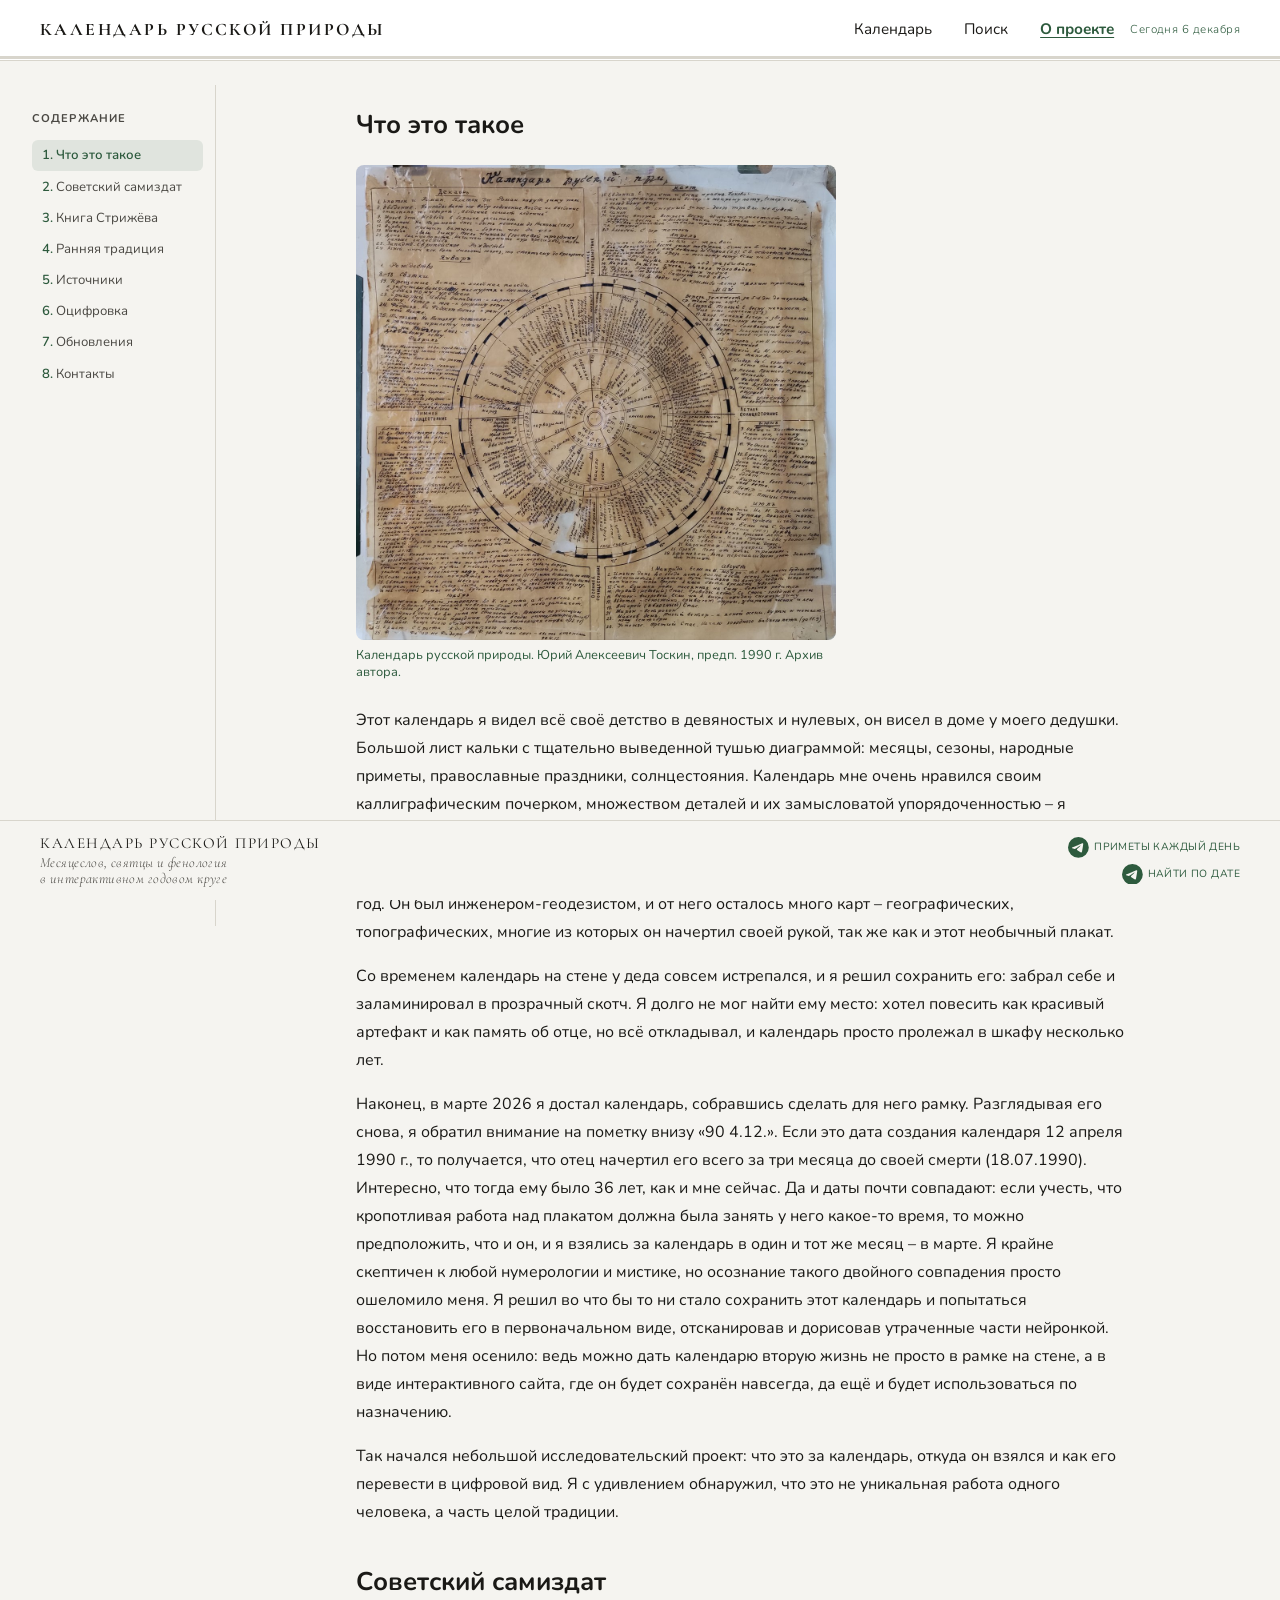
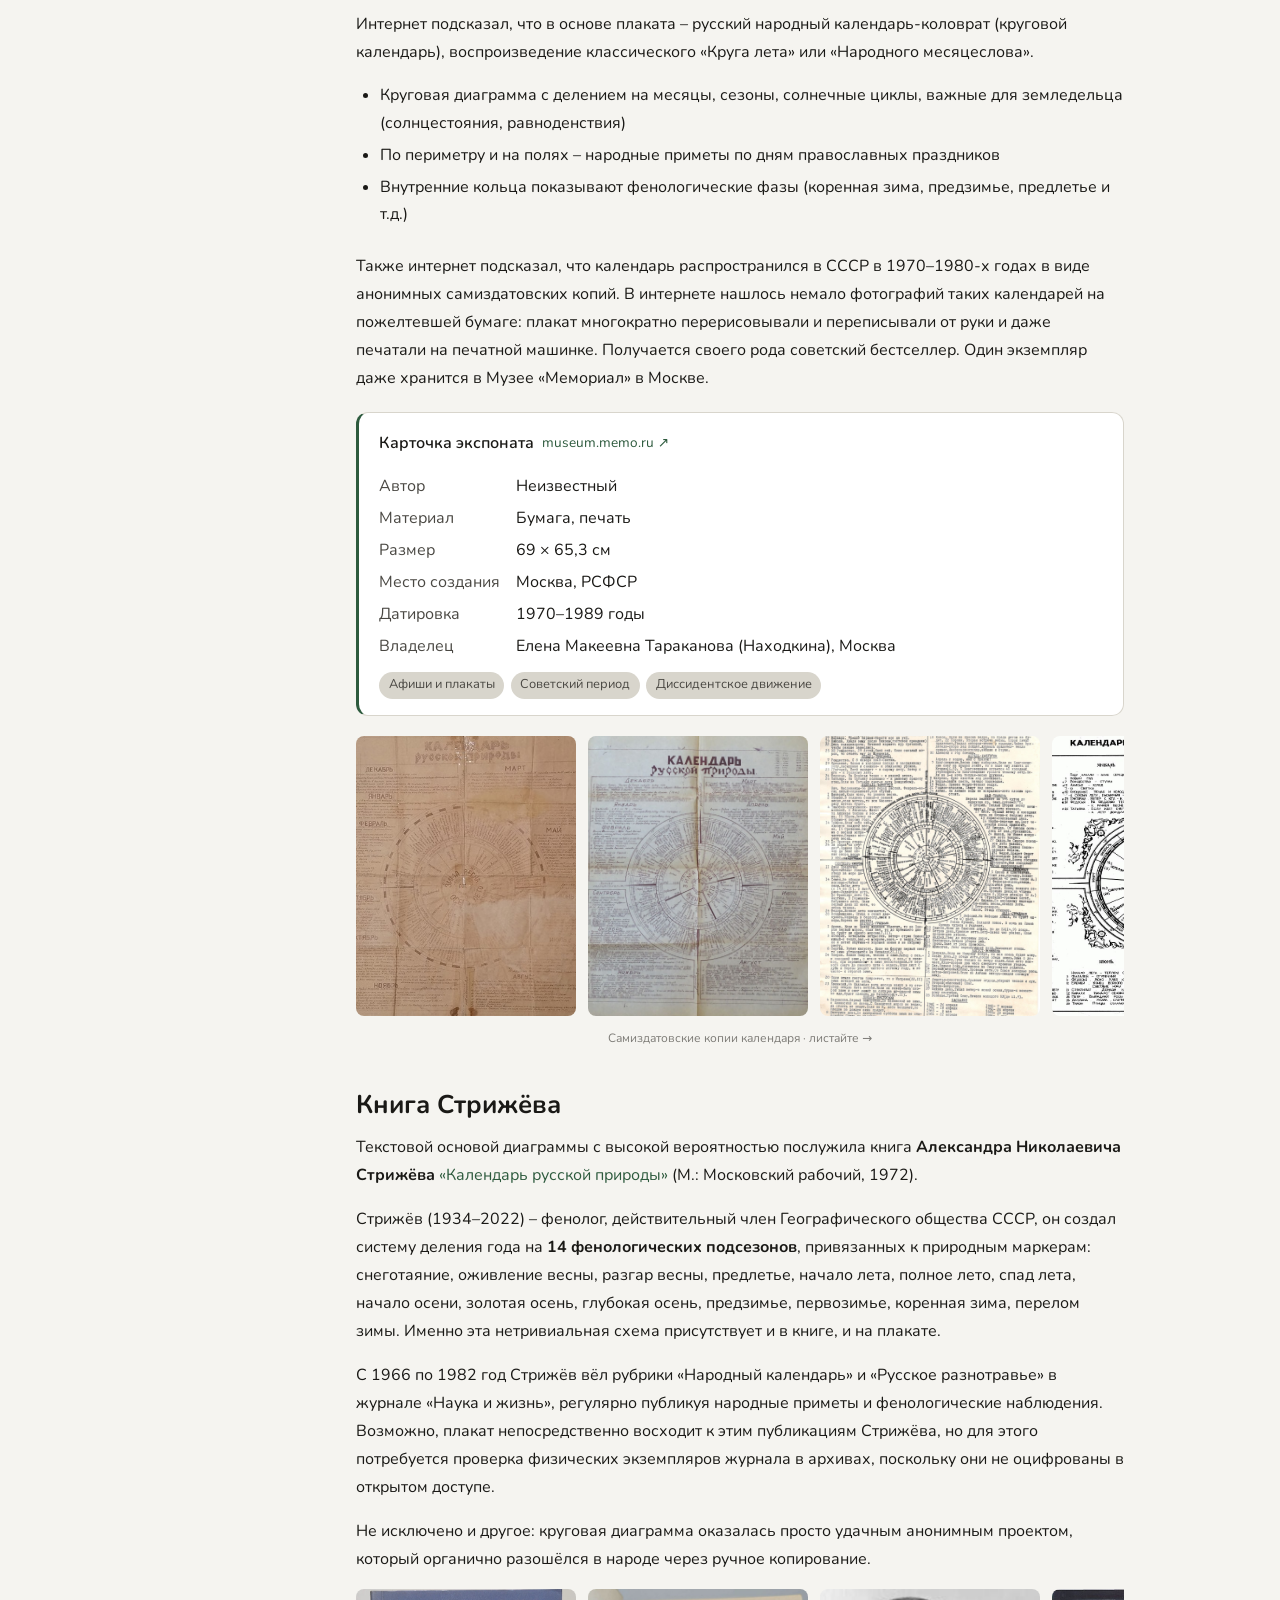
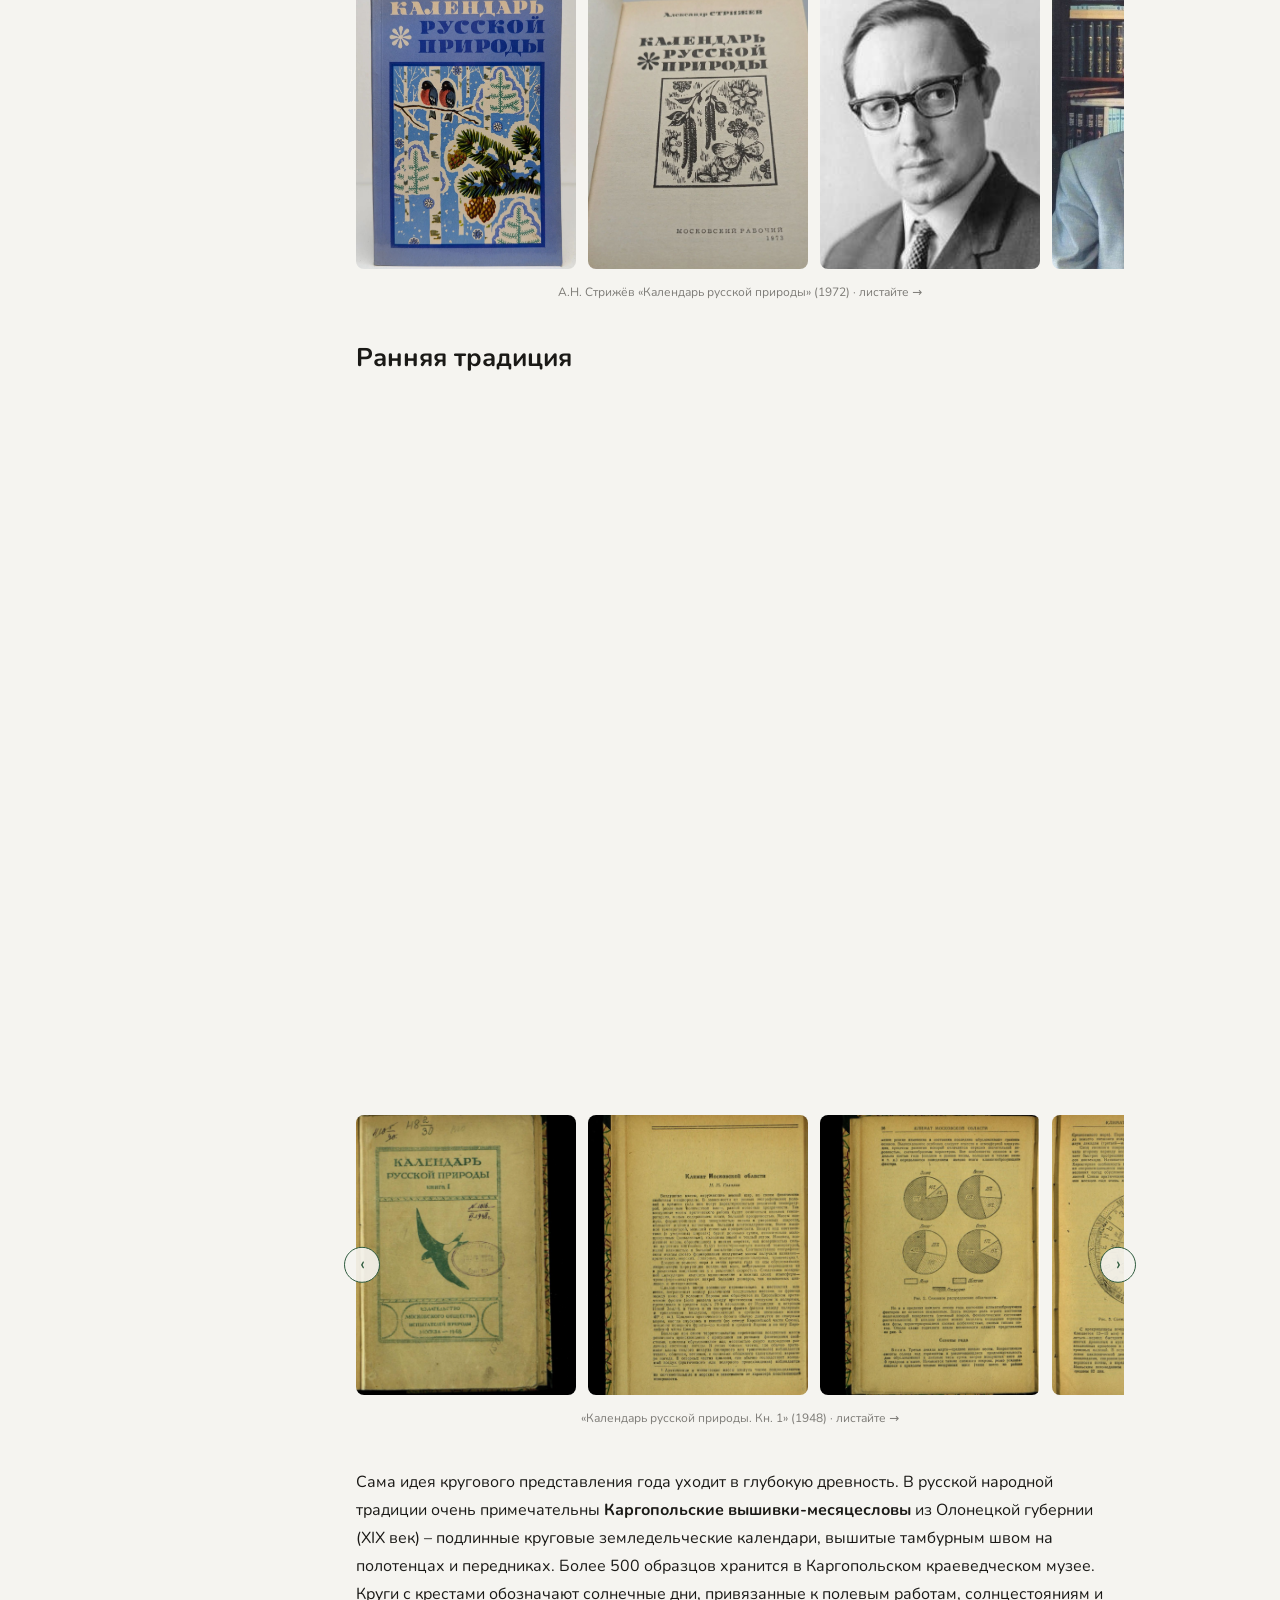
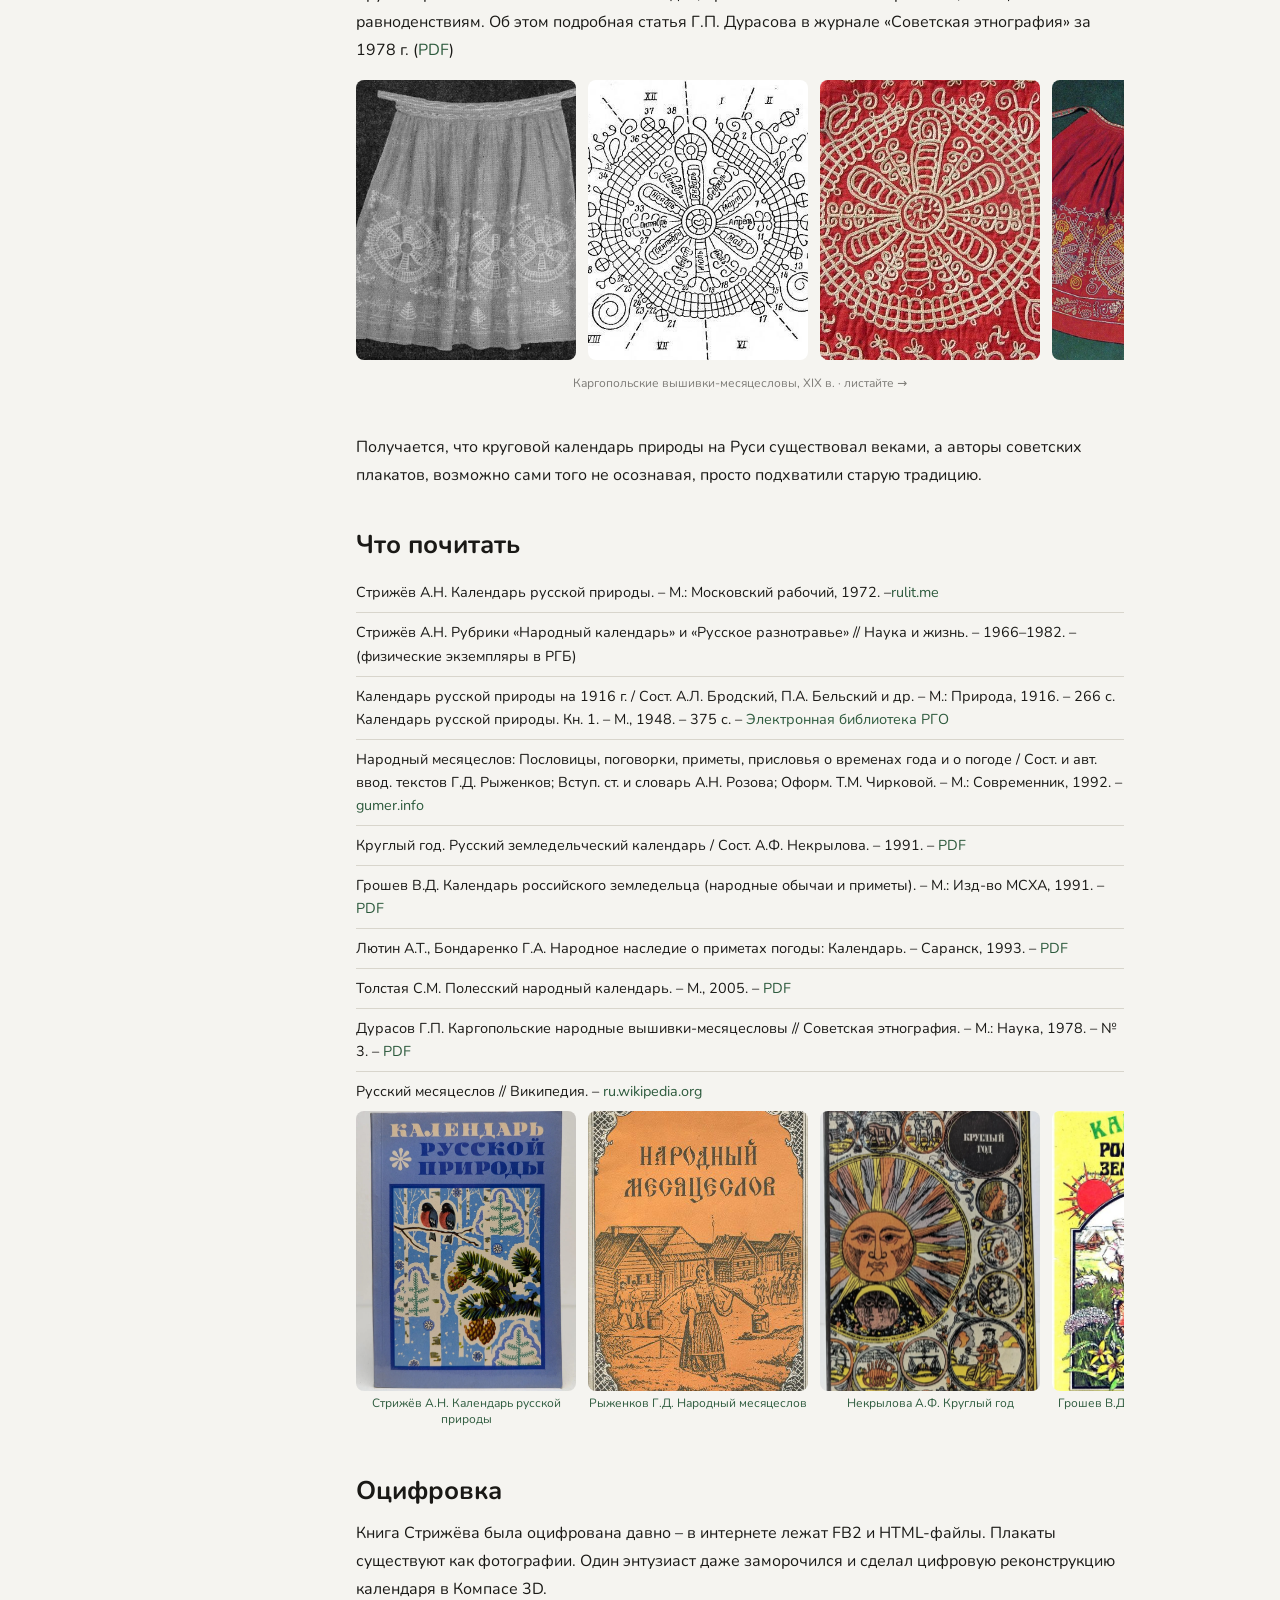
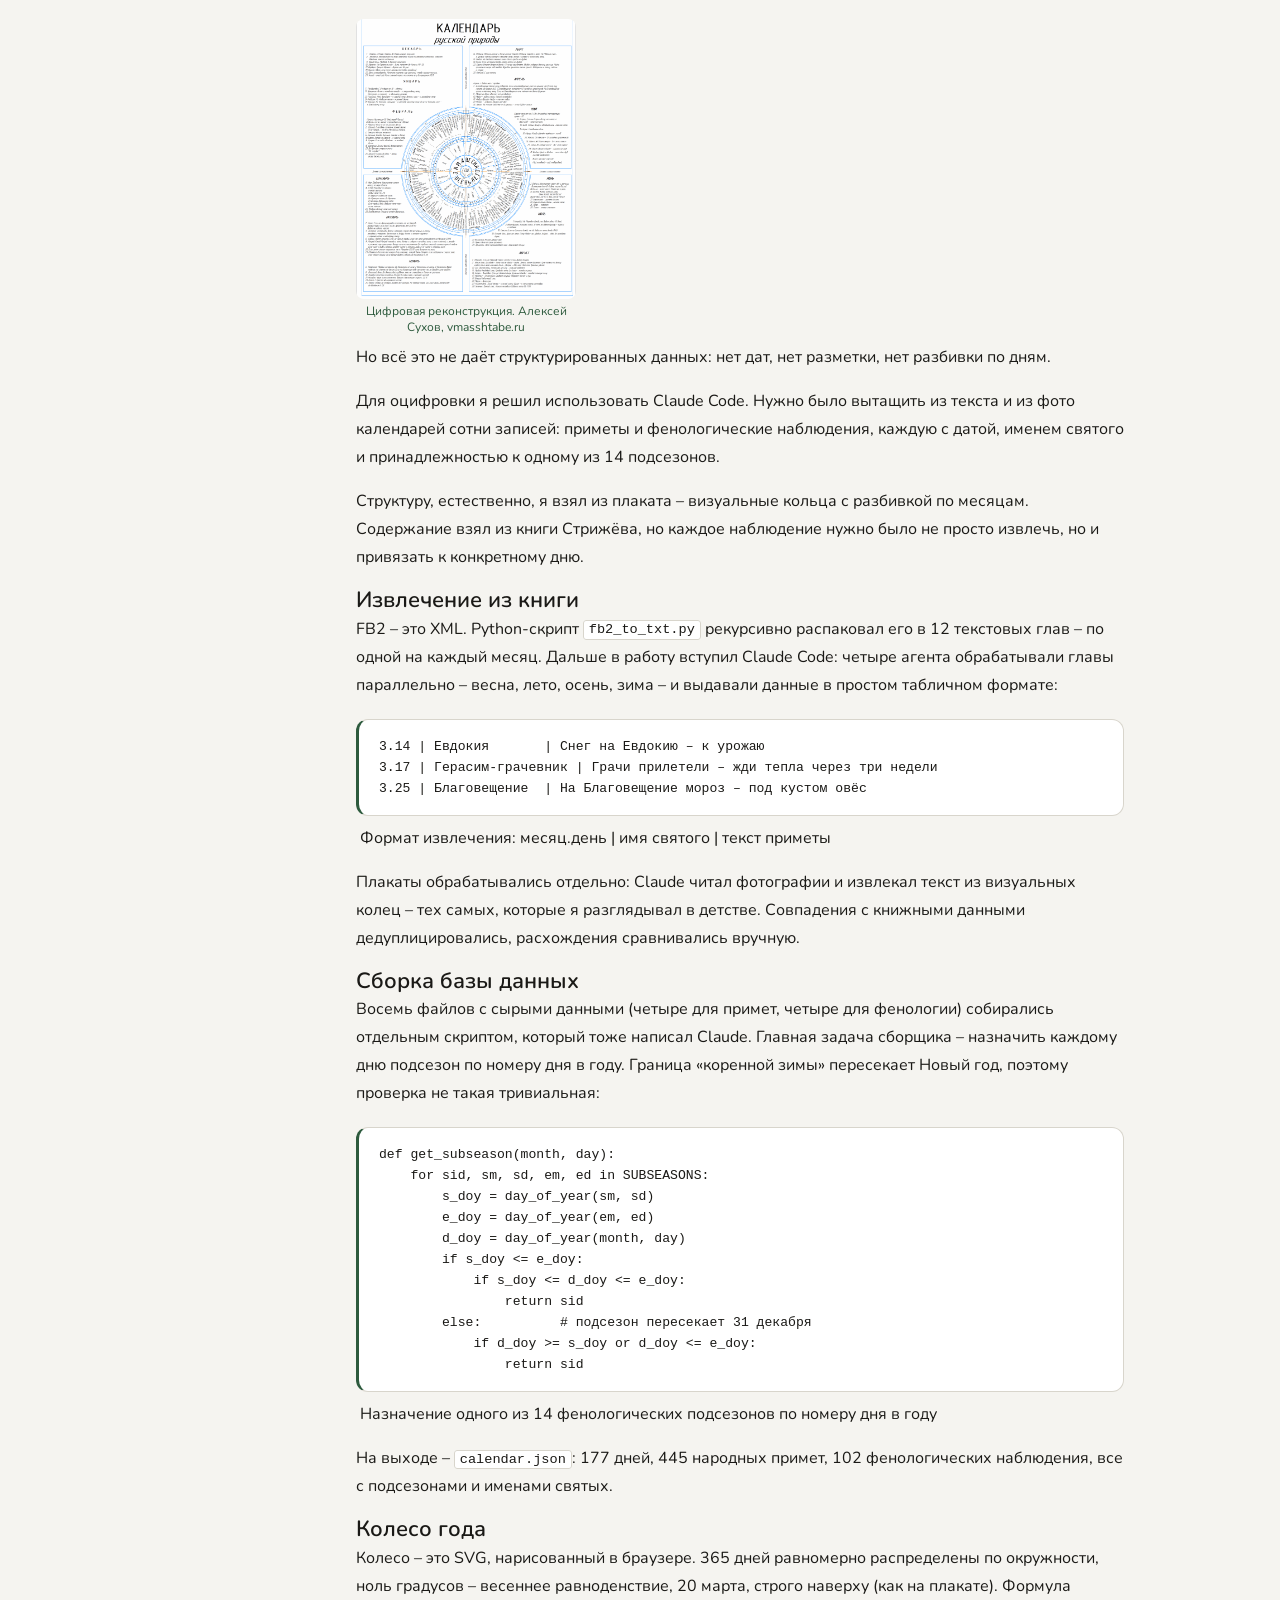
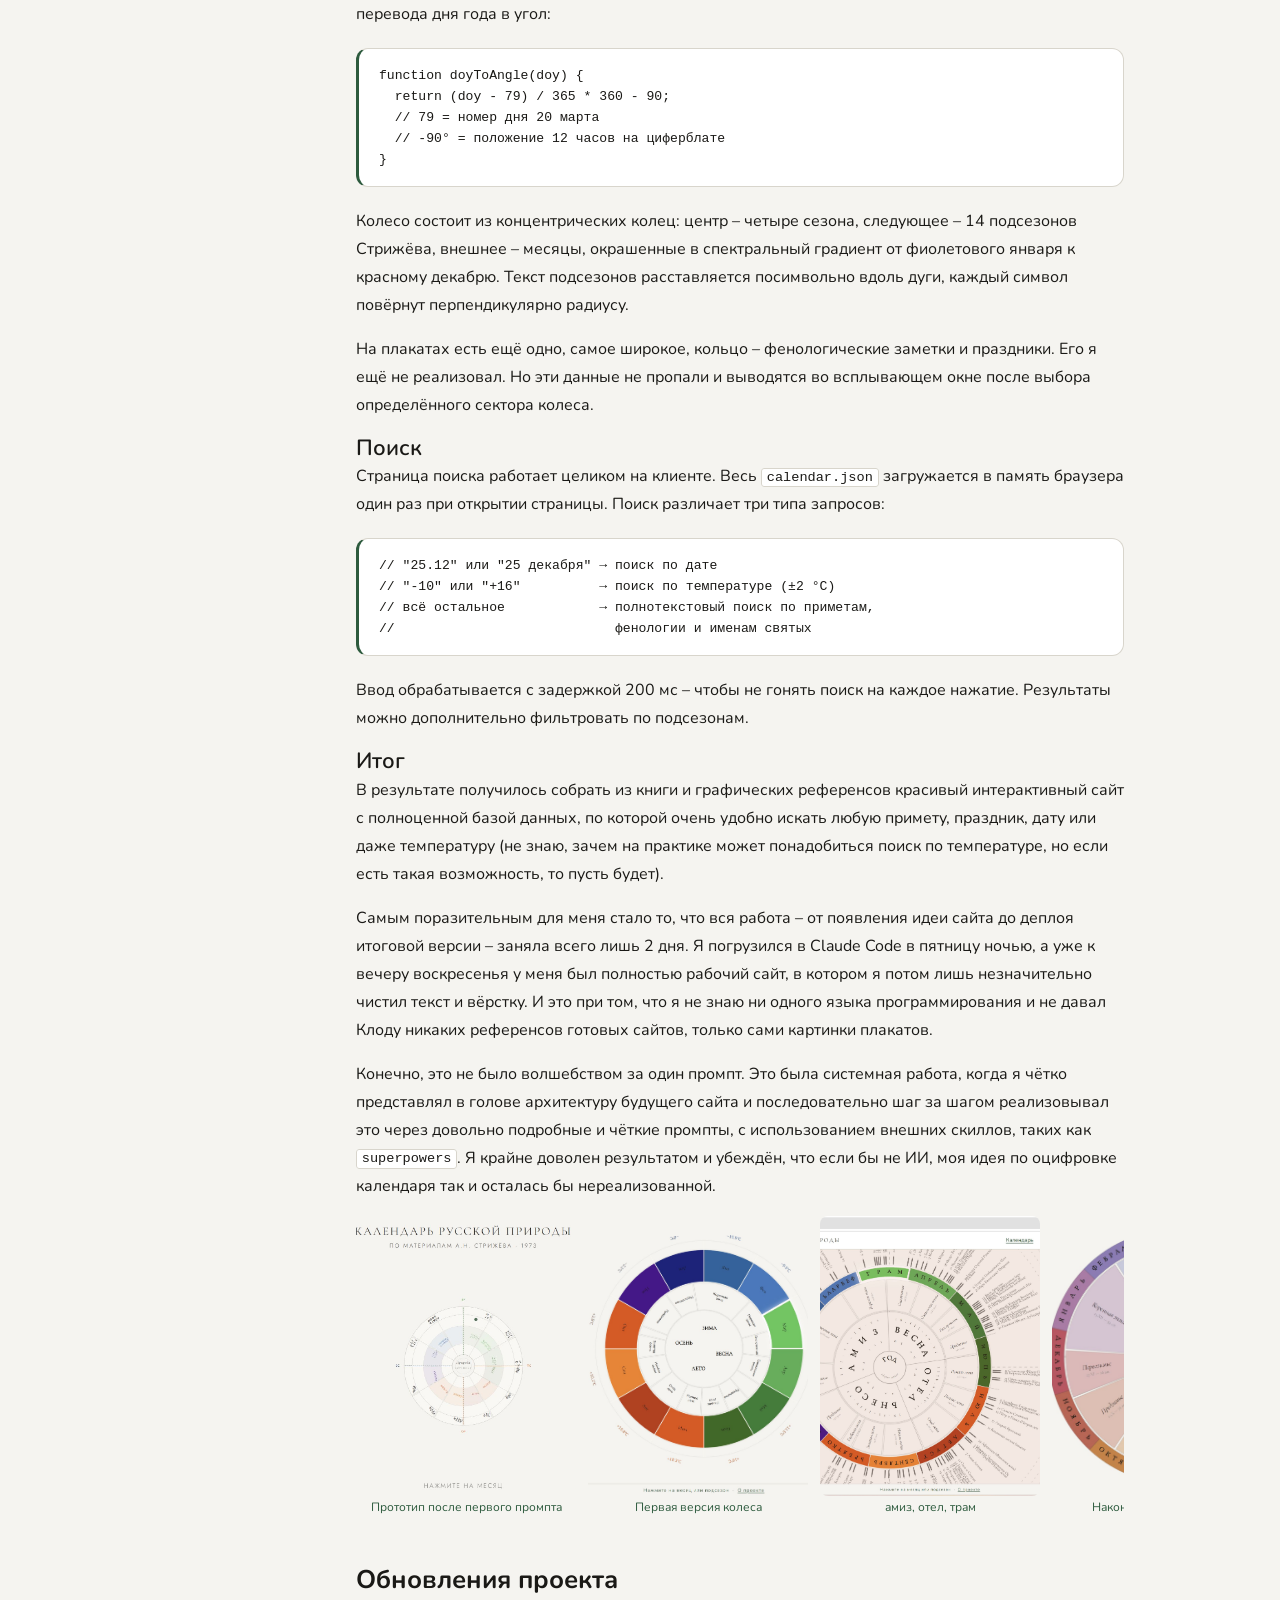
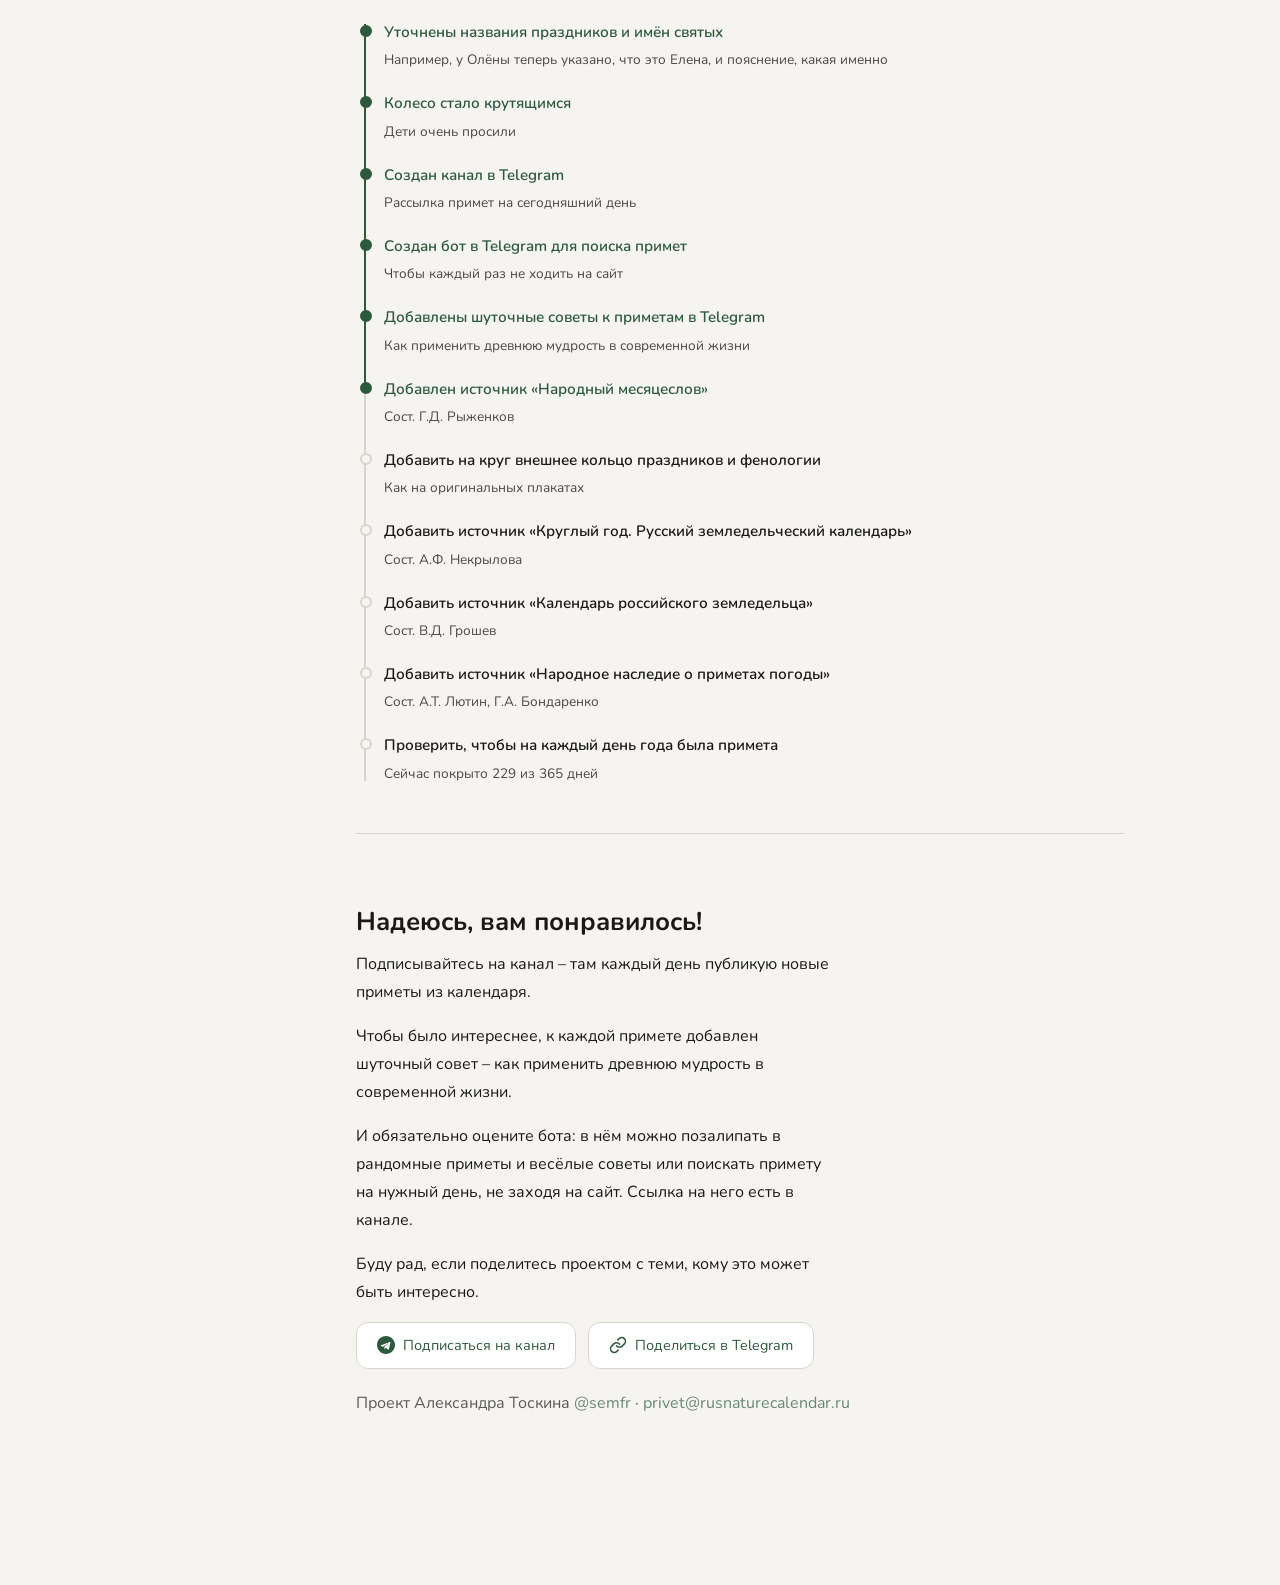
==== commit 38241b7e: "feat: новая глава «Обновления проекта» на странице about Блок «В планах» вынесен из секции «Оцифровк" ====
--- a/about.html
+++ b/about.html
@@ -53,8 +53,8 @@
   </script>
   <noscript><div><img src="https://mc.yandex.ru/watch/108205088" style="position:absolute; left:-9999px;" alt="" /></div></noscript>
 
-  <link rel="stylesheet" href="css/variables.css?v=20">
-  <link rel="stylesheet" href="css/layout.css?v=20">
+  <link rel="stylesheet" href="css/variables.css?v=21">
+  <link rel="stylesheet" href="css/layout.css?v=21">
   <style>
     html { scroll-behavior: smooth; }
 
@@ -746,34 +746,58 @@
       color: var(--color-text2);
     }
 
-    .feature-checklist {
-      background: var(--color-panel-bg);
-      border: 1px solid var(--color-border);
-      border-left: 3px solid var(--color-accent);
-      border-radius: var(--radius);
-      padding: 1rem 1.25rem;
-      margin: 1.25rem 0;
-    }
-    .feature-checklist__title {
+    /* ── Таймлайн «В планах» ── */
+    .roadmap-timeline {
+      position: relative;
+      padding-left: 28px;
+      margin: 1.5rem 0;
+    }
+    .roadmap-timeline::before {
+      content: '';
+      position: absolute;
+      left: 8px;
+      top: 4px;
+      bottom: 4px;
+      width: 2px;
+      background: linear-gradient(
+        to bottom,
+        var(--color-accent) 0%,
+        var(--color-accent) var(--done-pct, 48%),
+        var(--color-border) var(--done-pct, 48%)
+      );
+    }
+    .roadmap-item {
+      position: relative;
+      margin-bottom: 1.25rem;
+    }
+    .roadmap-item:last-child {
+      margin-bottom: 0;
+    }
+    .roadmap-dot {
+      position: absolute;
+      left: -24px;
+      top: 5px;
+      width: 12px;
+      height: 12px;
+      border-radius: 50%;
+      border: 2px solid var(--color-border);
+      background: var(--color-bg);
+    }
+    .roadmap-item.done .roadmap-dot {
+      background: var(--color-accent);
+      border-color: var(--color-accent);
+    }
+    .roadmap-title {
       font-weight: 600;
-      margin-bottom: 0.5rem;
-    }
-    .feature-checklist__list {
-      list-style: none;
-      padding: 0;
-      margin: 0;
-    }
-    .feature-checklist__item {
-      padding: 0.35rem 0;
-      display: flex;
-      gap: 0.5rem;
-      align-items: baseline;
-    }
-    .feature-checklist__item.done {
+      font-size: 0.95rem;
+    }
+    .roadmap-item.done .roadmap-title {
+      color: var(--color-accent);
+    }
+    .roadmap-desc {
+      font-size: 0.85rem;
       color: var(--color-text2);
-    }
-    .feature-check {
-      flex-shrink: 0;
+      margin-top: 0.15rem;
     }
   </style>
 </head>
@@ -826,6 +850,7 @@
             <li class="about-sidebar__item"><a href="#krugolyet" class="about-sidebar__link" data-section="krugolyet">Ранняя традиция</a></li>
             <li class="about-sidebar__item"><a href="#sources" class="about-sidebar__link" data-section="sources">Источники</a></li>
             <li class="about-sidebar__item"><a href="#digitize" class="about-sidebar__link" data-section="digitize">Оцифровка</a></li>
+            <li class="about-sidebar__item"><a href="#roadmap" class="about-sidebar__link" data-section="roadmap">Обновления</a></li>
             <li class="about-sidebar__item"><a href="#contacts" class="about-sidebar__link" data-section="contacts">Контакты</a></li>
           </ol>
         </nav>
@@ -1269,20 +1294,73 @@
             </figure>
           </div>
 
-          <div class="feature-checklist" data-reveal>
-            <p class="feature-checklist__title">В планах</p>
-            <ul class="feature-checklist__list">
-              <li class="feature-checklist__item"><span class="feature-check">☐</span> Добавить на круг внешнее кольцо из праздников и фенологии, как на плакатах</li>
-              <li class="feature-checklist__item"><span class="feature-check">☐</span> Сделать колесо крутящимся (дети очень просили)</li>
-              <li class="feature-checklist__item done"><span class="feature-check">☑</span> <s>Уточнить названия праздников и имён святых (чтобы, например, у Олёны было указание, что это Елена, и пояснение, какая именно)</s></li>
-              <li class="feature-checklist__item"><span class="feature-check">☐</span> Пополнить базу приметами из других источников</li>
-              <li class="feature-checklist__item done"><span class="feature-check">☑</span> <s>Сделать бота в Telegram для поиска примет без необходимости идти на сайт</s></li>
-            </ul>
+        </section>
+
+        <section id="roadmap" data-chapter="7">
+          <h2>Обновления проекта</h2>
+
+          <div class="roadmap-timeline" data-reveal>
+              <div class="roadmap-item done">
+                <div class="roadmap-dot"></div>
+                <div class="roadmap-title">Уточнены названия праздников и имён святых</div>
+                <div class="roadmap-desc">Например, у Олёны теперь указано, что это Елена, и пояснение, какая именно</div>
+              </div>
+              <div class="roadmap-item done">
+                <div class="roadmap-dot"></div>
+                <div class="roadmap-title">Колесо стало крутящимся</div>
+                <div class="roadmap-desc">Дети очень просили</div>
+              </div>
+              <div class="roadmap-item done">
+                <div class="roadmap-dot"></div>
+                <div class="roadmap-title">Создан канал в Telegram</div>
+                <div class="roadmap-desc">Рассылка примет на сегодняшний день</div>
+              </div>
+              <div class="roadmap-item done">
+                <div class="roadmap-dot"></div>
+                <div class="roadmap-title">Создан бот в Telegram для поиска примет</div>
+                <div class="roadmap-desc">Чтобы каждый раз не ходить на сайт</div>
+              </div>
+              <div class="roadmap-item done">
+                <div class="roadmap-dot"></div>
+                <div class="roadmap-title">Добавлены шуточные советы к приметам в Telegram</div>
+                <div class="roadmap-desc">Как применить древнюю мудрость в современной жизни</div>
+              </div>
+              <div class="roadmap-item done">
+                <div class="roadmap-dot"></div>
+                <div class="roadmap-title">Добавлен источник «Народный месяцеслов»</div>
+                <div class="roadmap-desc">Сост. Г.Д. Рыженков</div>
+              </div>
+
+            <div class="roadmap-item">
+              <div class="roadmap-dot"></div>
+              <div class="roadmap-title">Добавить на круг внешнее кольцо праздников и фенологии</div>
+              <div class="roadmap-desc">Как на оригинальных плакатах</div>
+            </div>
+            <div class="roadmap-item">
+              <div class="roadmap-dot"></div>
+              <div class="roadmap-title">Добавить источник «Круглый год. Русский земледельческий календарь»</div>
+              <div class="roadmap-desc">Сост. А.Ф. Некрылова</div>
+            </div>
+            <div class="roadmap-item">
+              <div class="roadmap-dot"></div>
+              <div class="roadmap-title">Добавить источник «Календарь российского земледельца»</div>
+              <div class="roadmap-desc">Сост. В.Д. Грошев</div>
+            </div>
+            <div class="roadmap-item">
+              <div class="roadmap-dot"></div>
+              <div class="roadmap-title">Добавить источник «Народное наследие о приметах погоды»</div>
+              <div class="roadmap-desc">Сост. А.Т. Лютин, Г.А. Бондаренко</div>
+            </div>
+            <div class="roadmap-item">
+              <div class="roadmap-dot"></div>
+              <div class="roadmap-title">Проверить, чтобы на каждый день года была примета</div>
+              <div class="roadmap-desc">Сейчас покрыто 229 из 365 дней</div>
+            </div>
           </div>
 
         </section>
 
-        <section id="contacts" data-chapter="7">
+        <section id="contacts" data-chapter="8">
           <div class="share-block" data-reveal>
             <h2 class="share-heading">Надеюсь, вам понравилось!</h2>
             <p class="share-subtext">Подписывайтесь на канал – там каждый день публикую новые приметы из календаря.</p>
@@ -1335,6 +1413,7 @@
         <li class="about-sheet__item"><a href="#krugolyet" class="about-sheet__link" data-section="krugolyet">Ранняя традиция</a></li>
         <li class="about-sheet__item"><a href="#sources" class="about-sheet__link" data-section="sources">Источники</a></li>
         <li class="about-sheet__item"><a href="#digitize" class="about-sheet__link" data-section="digitize">Оцифровка</a></li>
+        <li class="about-sheet__item"><a href="#roadmap" class="about-sheet__link" data-section="roadmap">Обновления</a></li>
         <li class="about-sheet__item"><a href="#contacts" class="about-sheet__link" data-section="contacts">Контакты</a></li>
       </ol>
     </div>
@@ -1391,6 +1470,6 @@
       };
     })();
   </script>
-  <script src="js/about.js?v=20"></script>
+  <script src="js/about.js?v=21"></script>
 </body>
 </html>
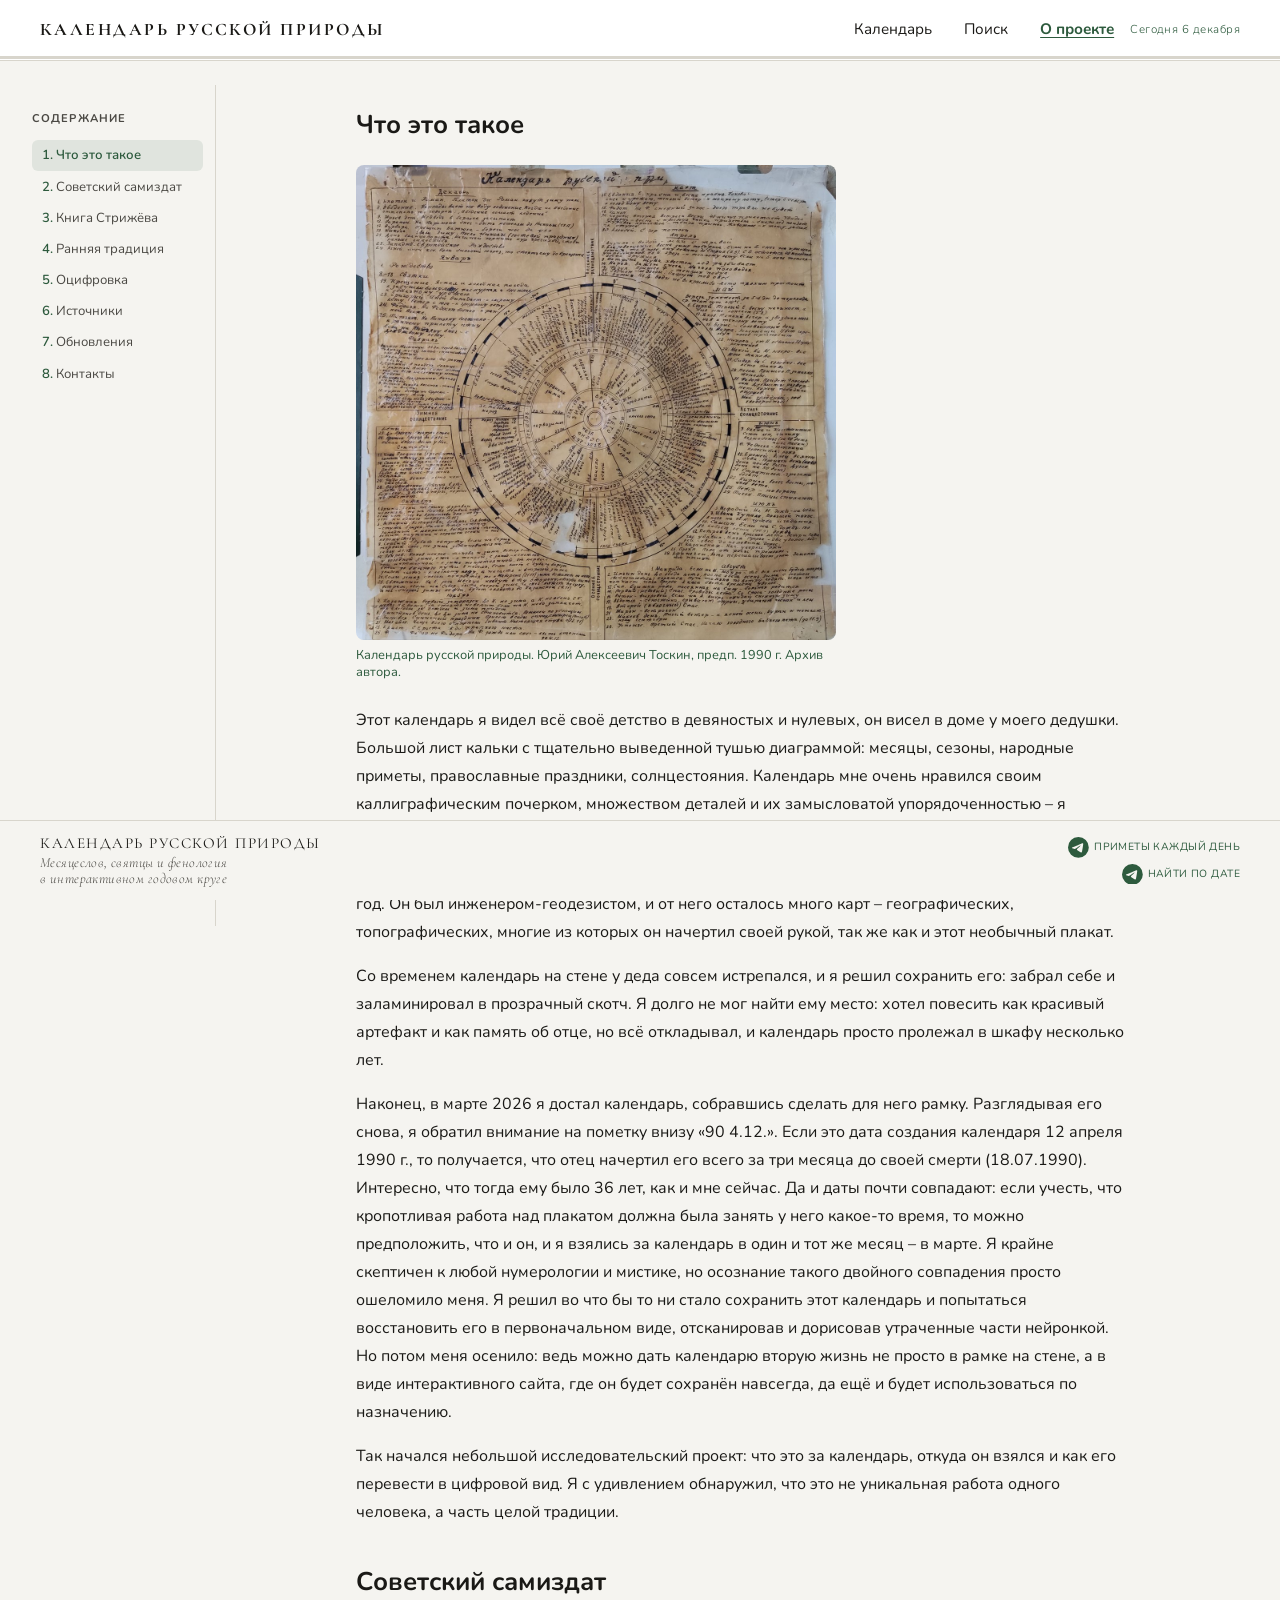
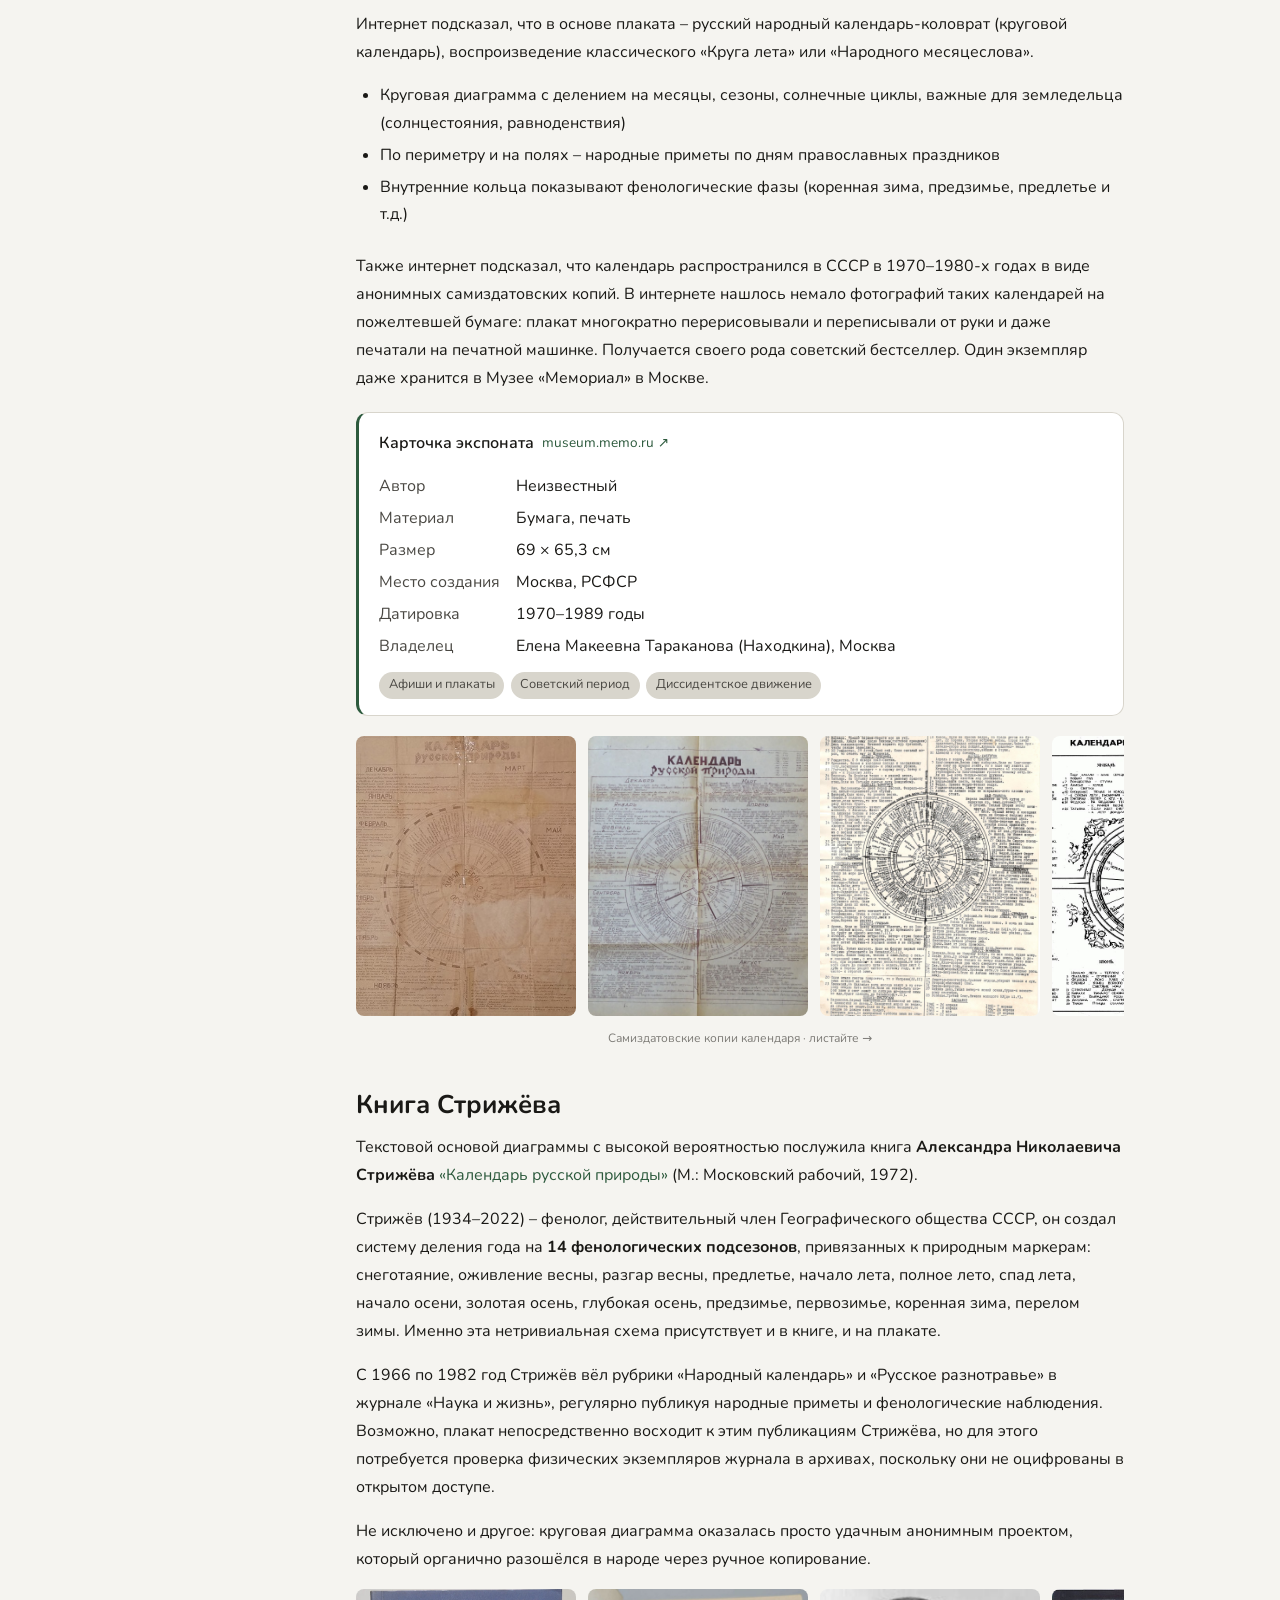
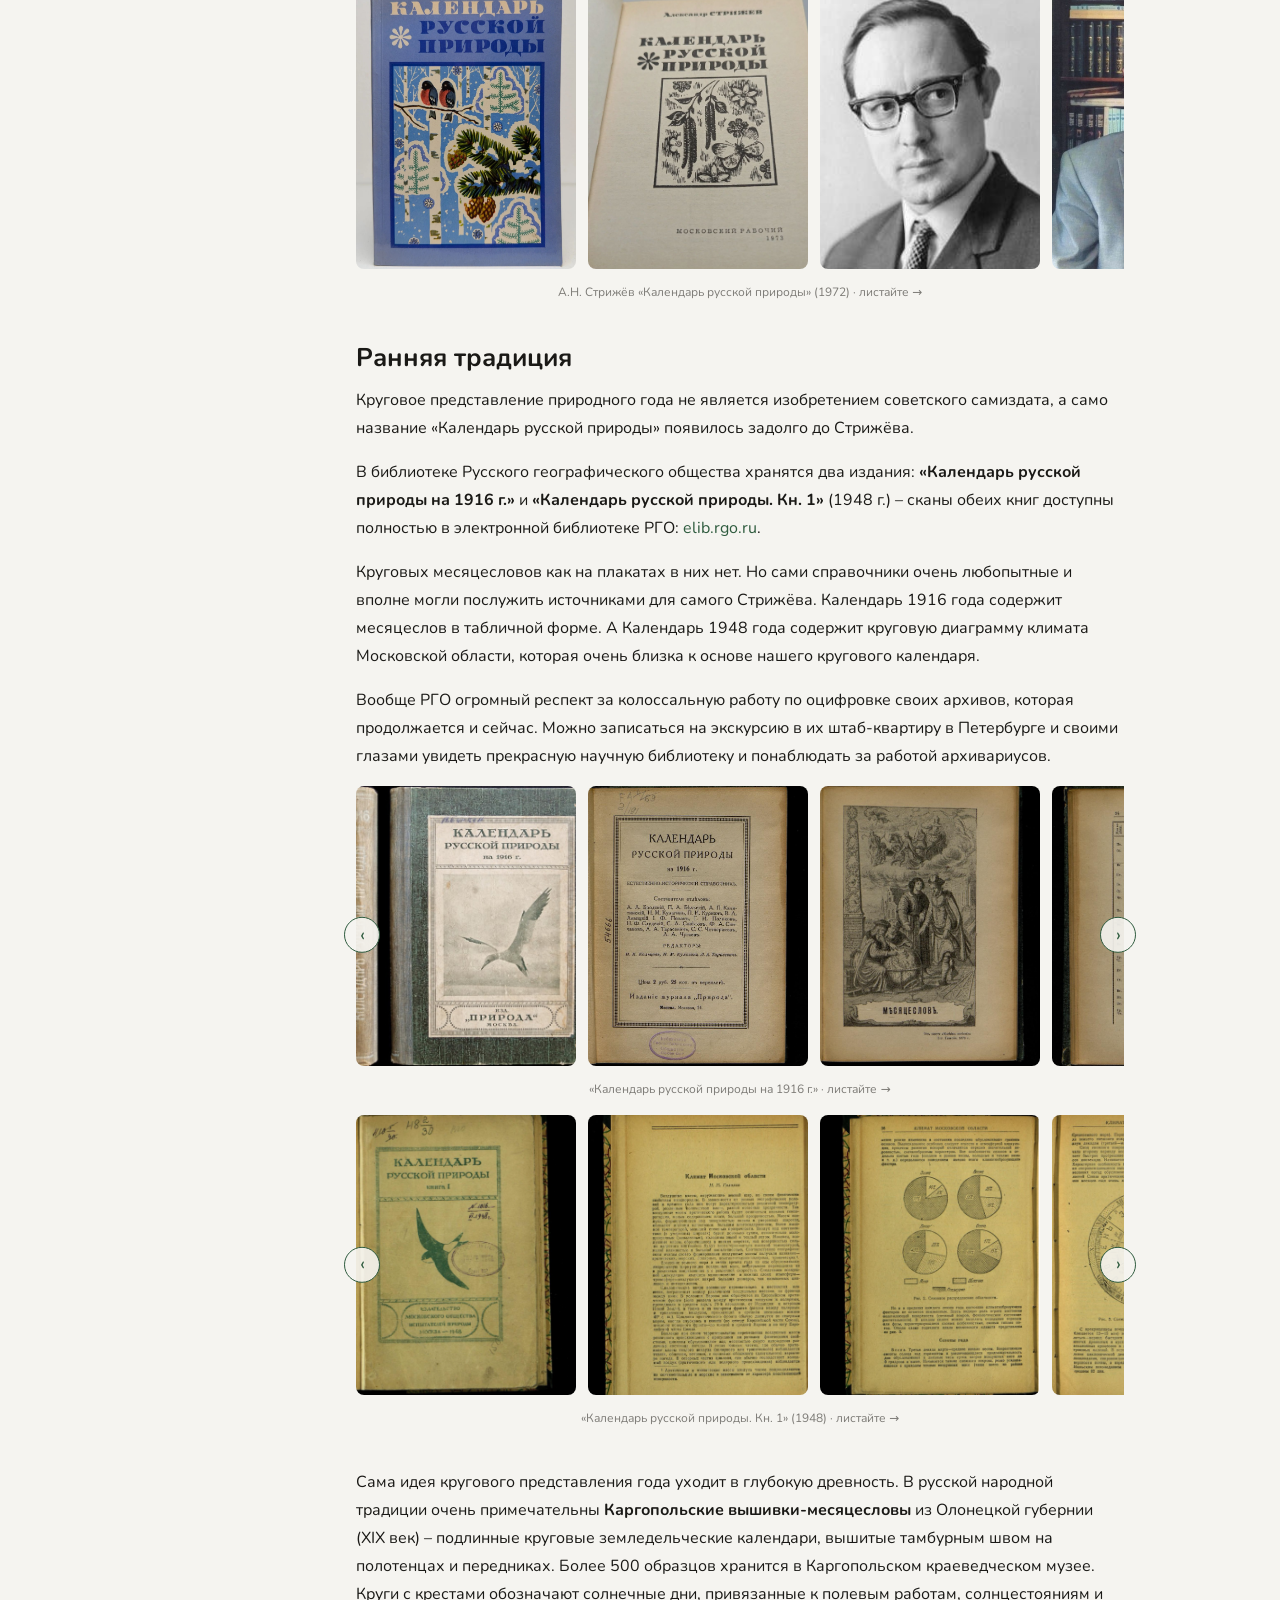
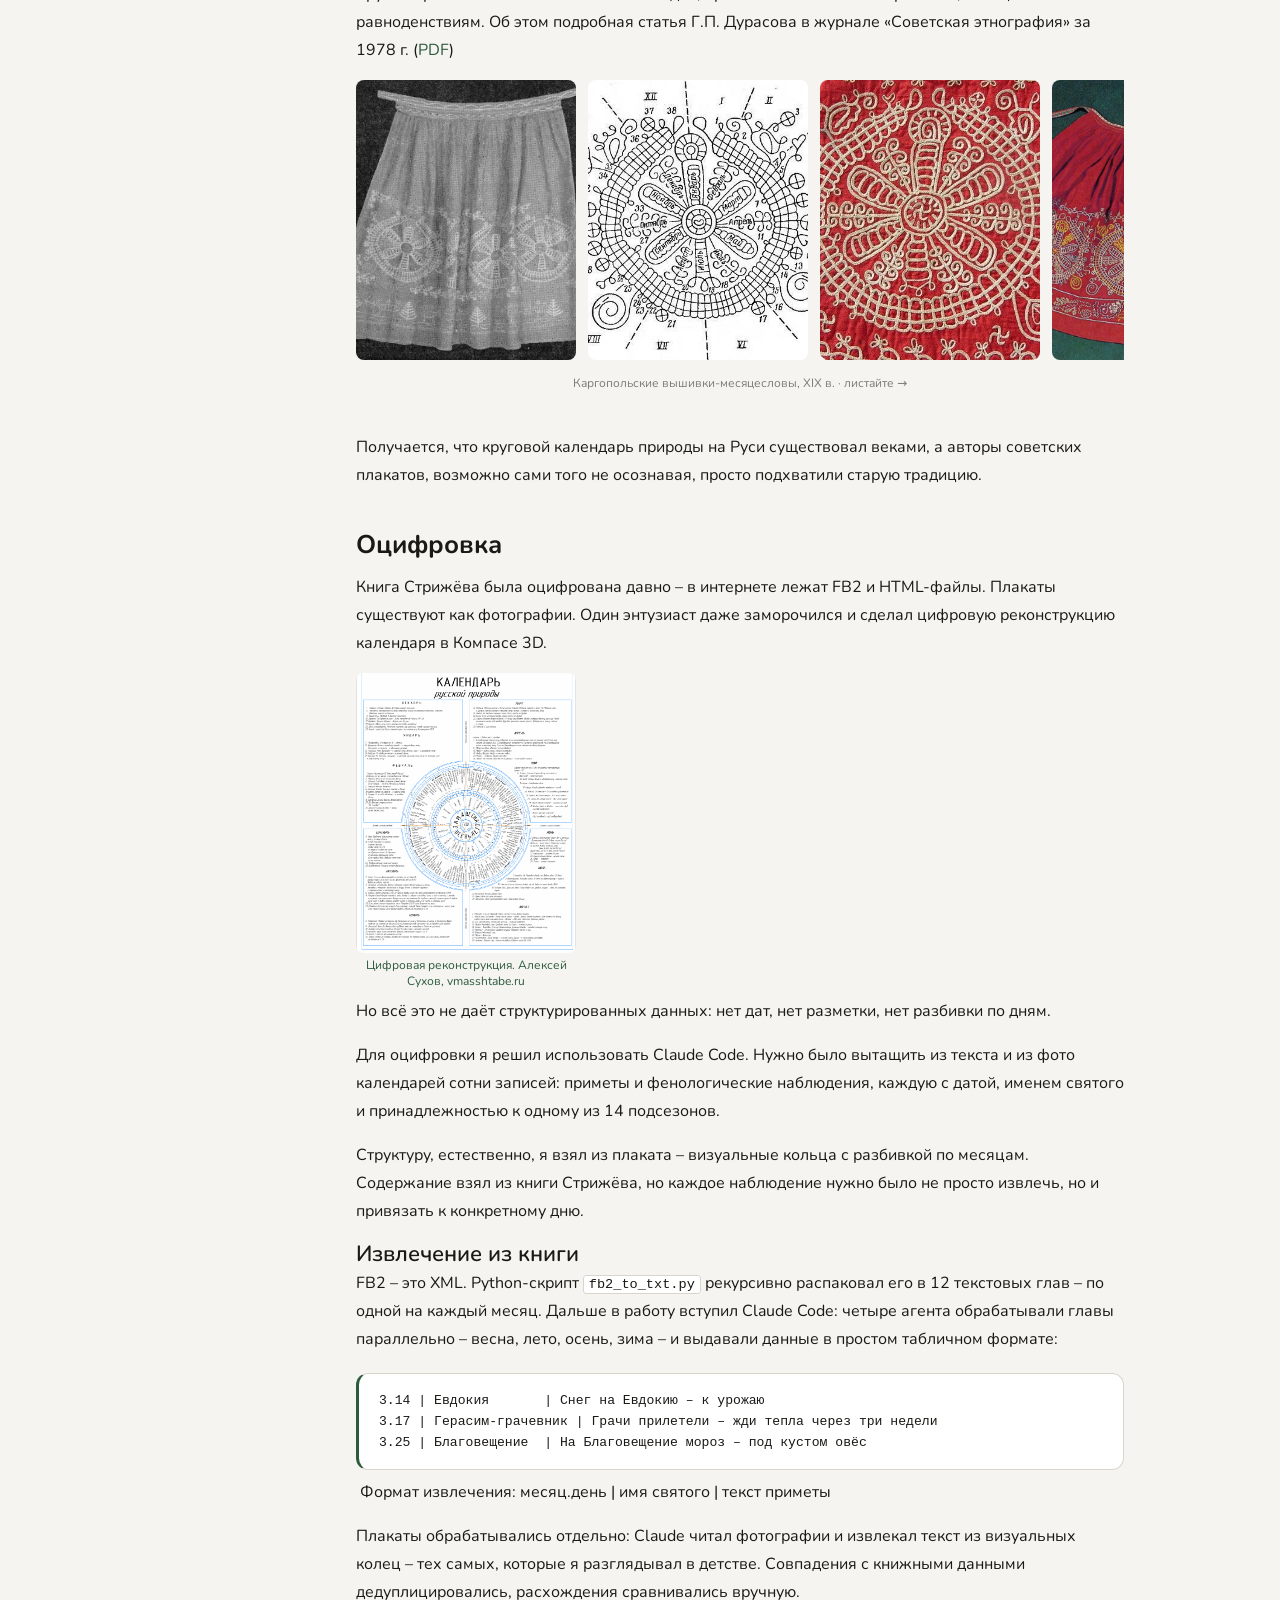
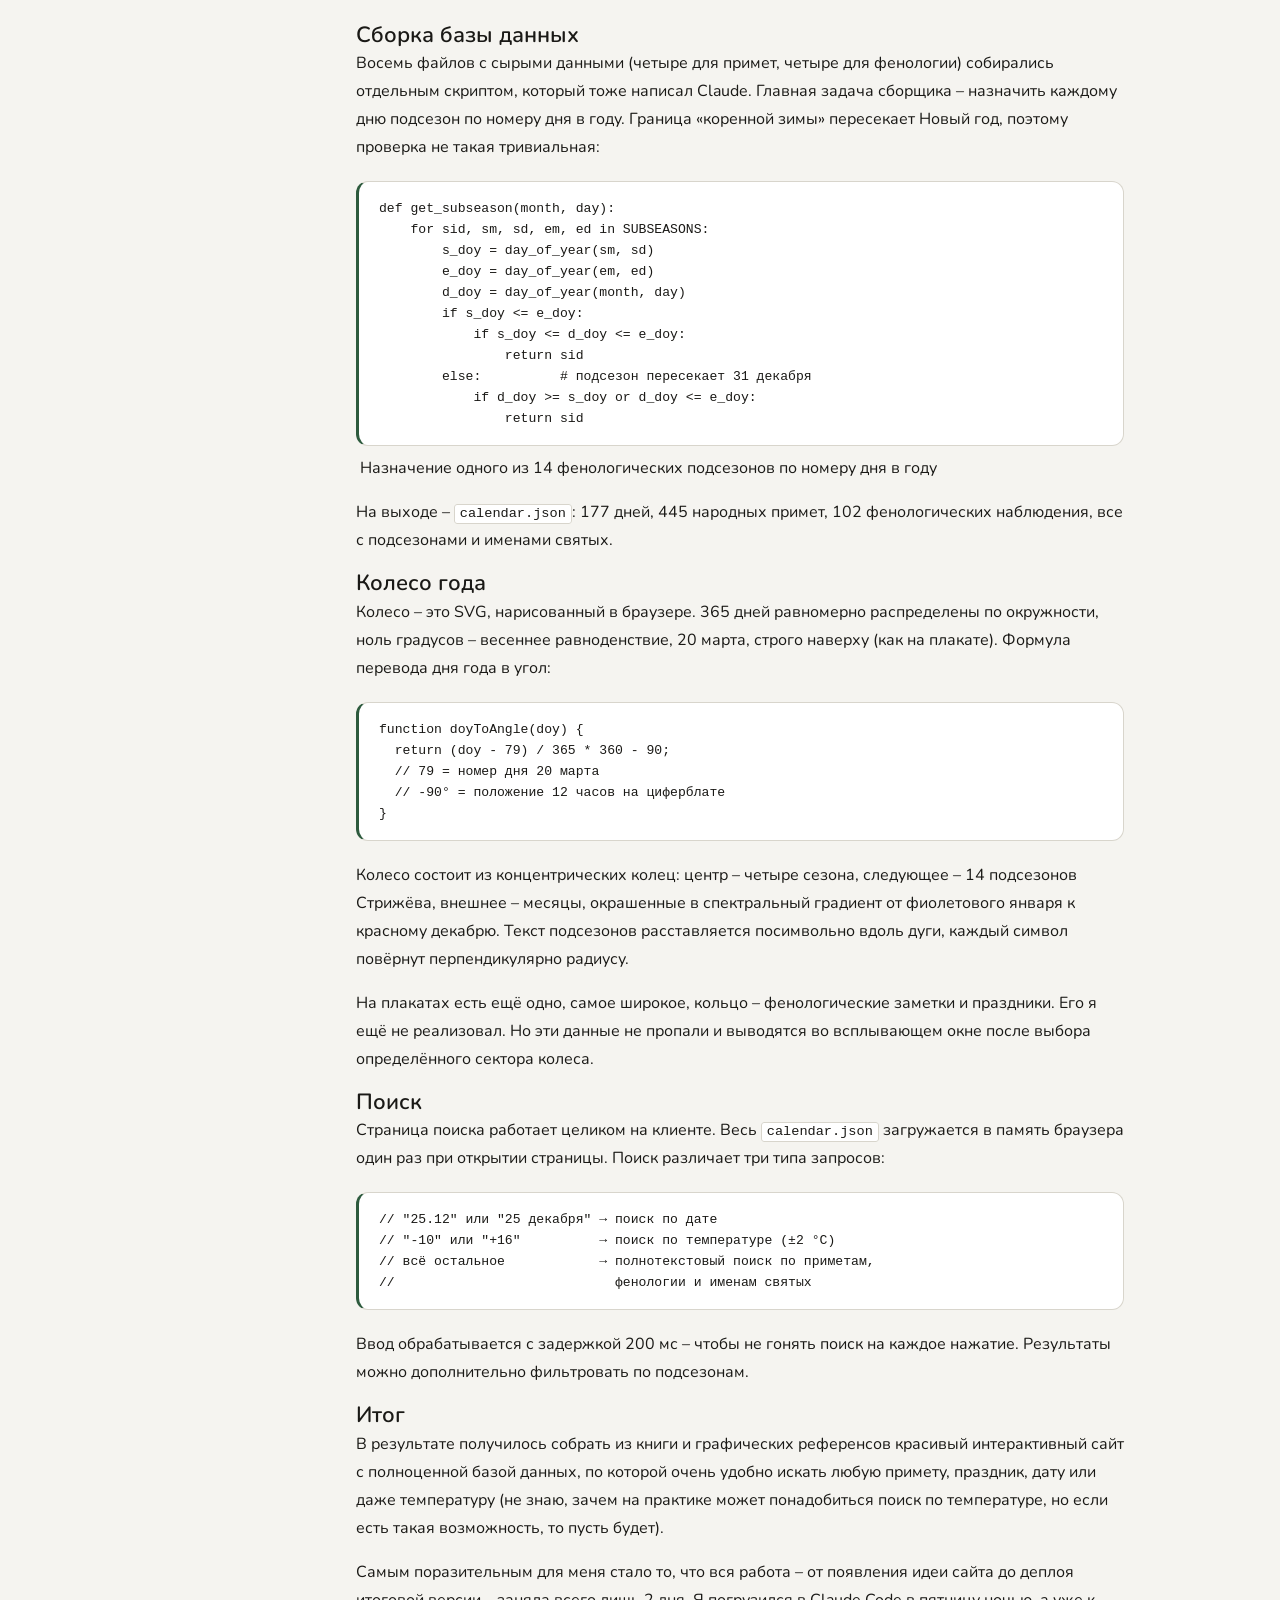
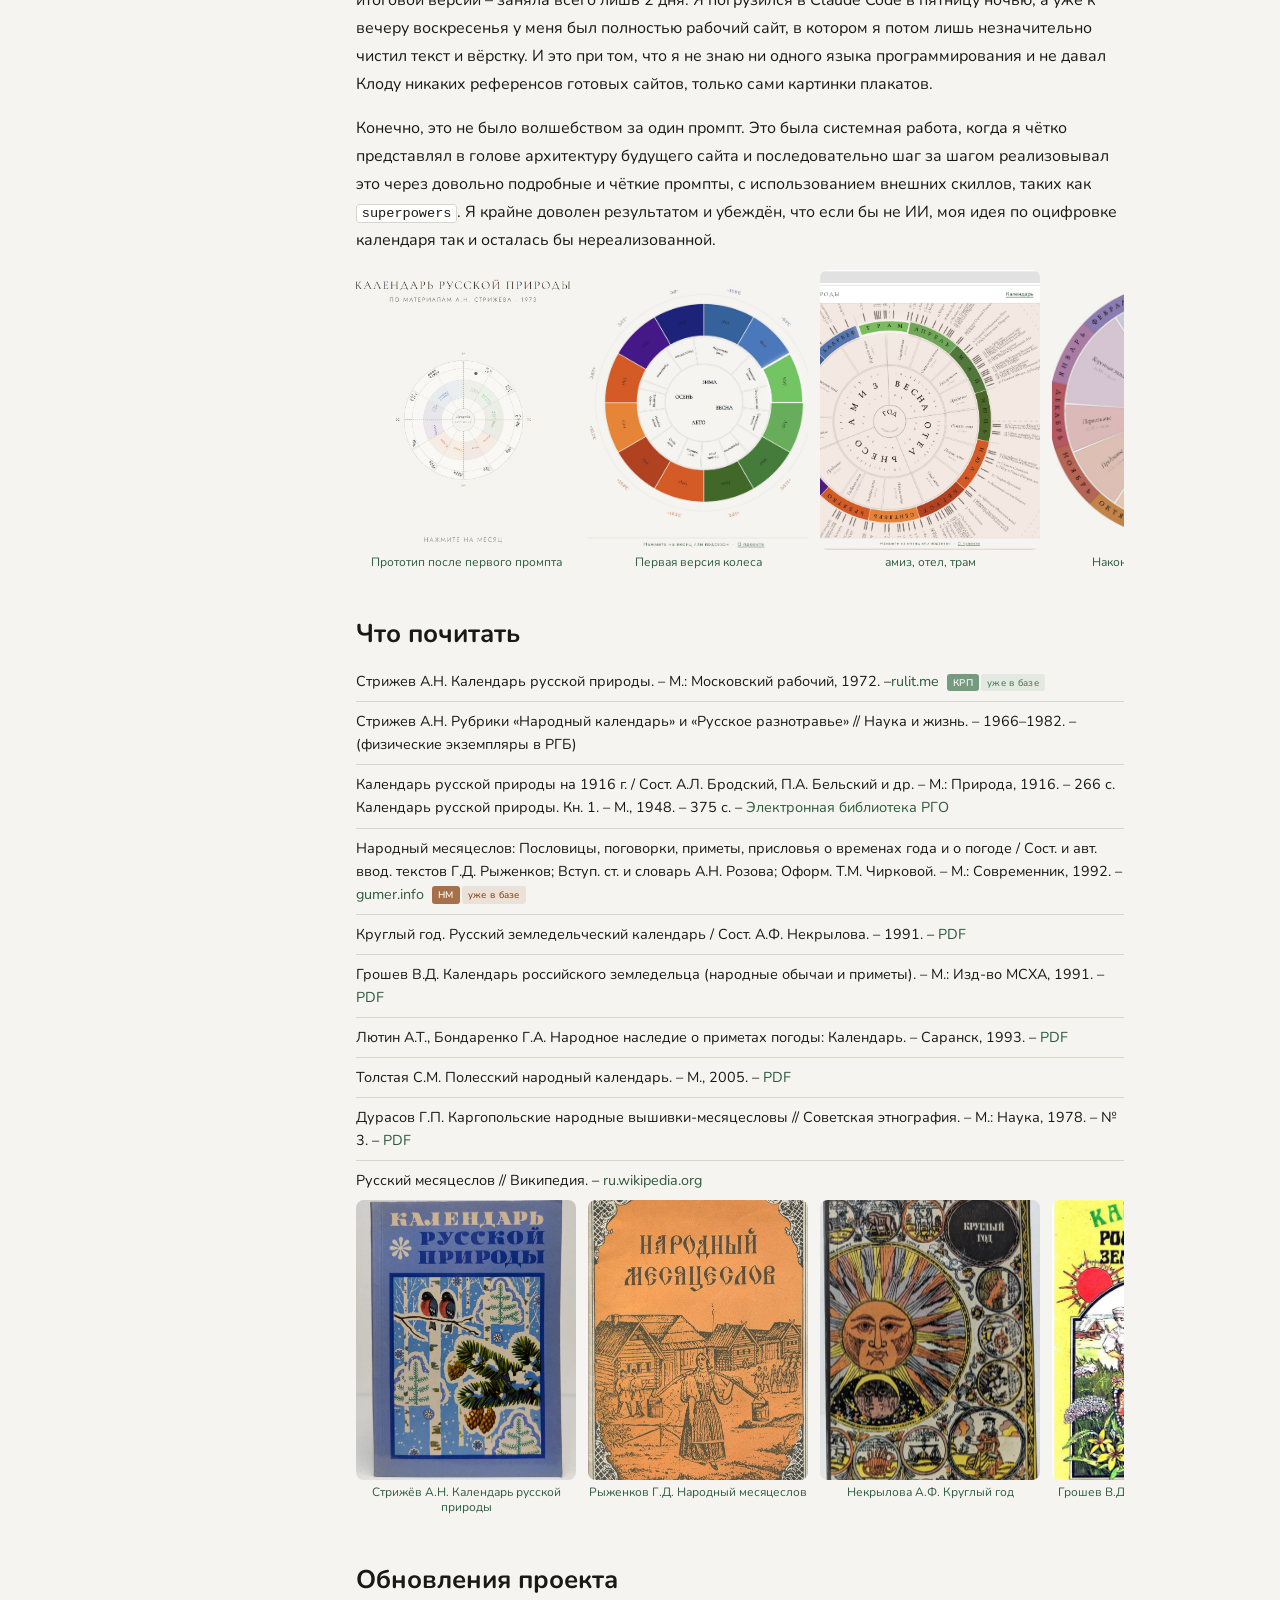
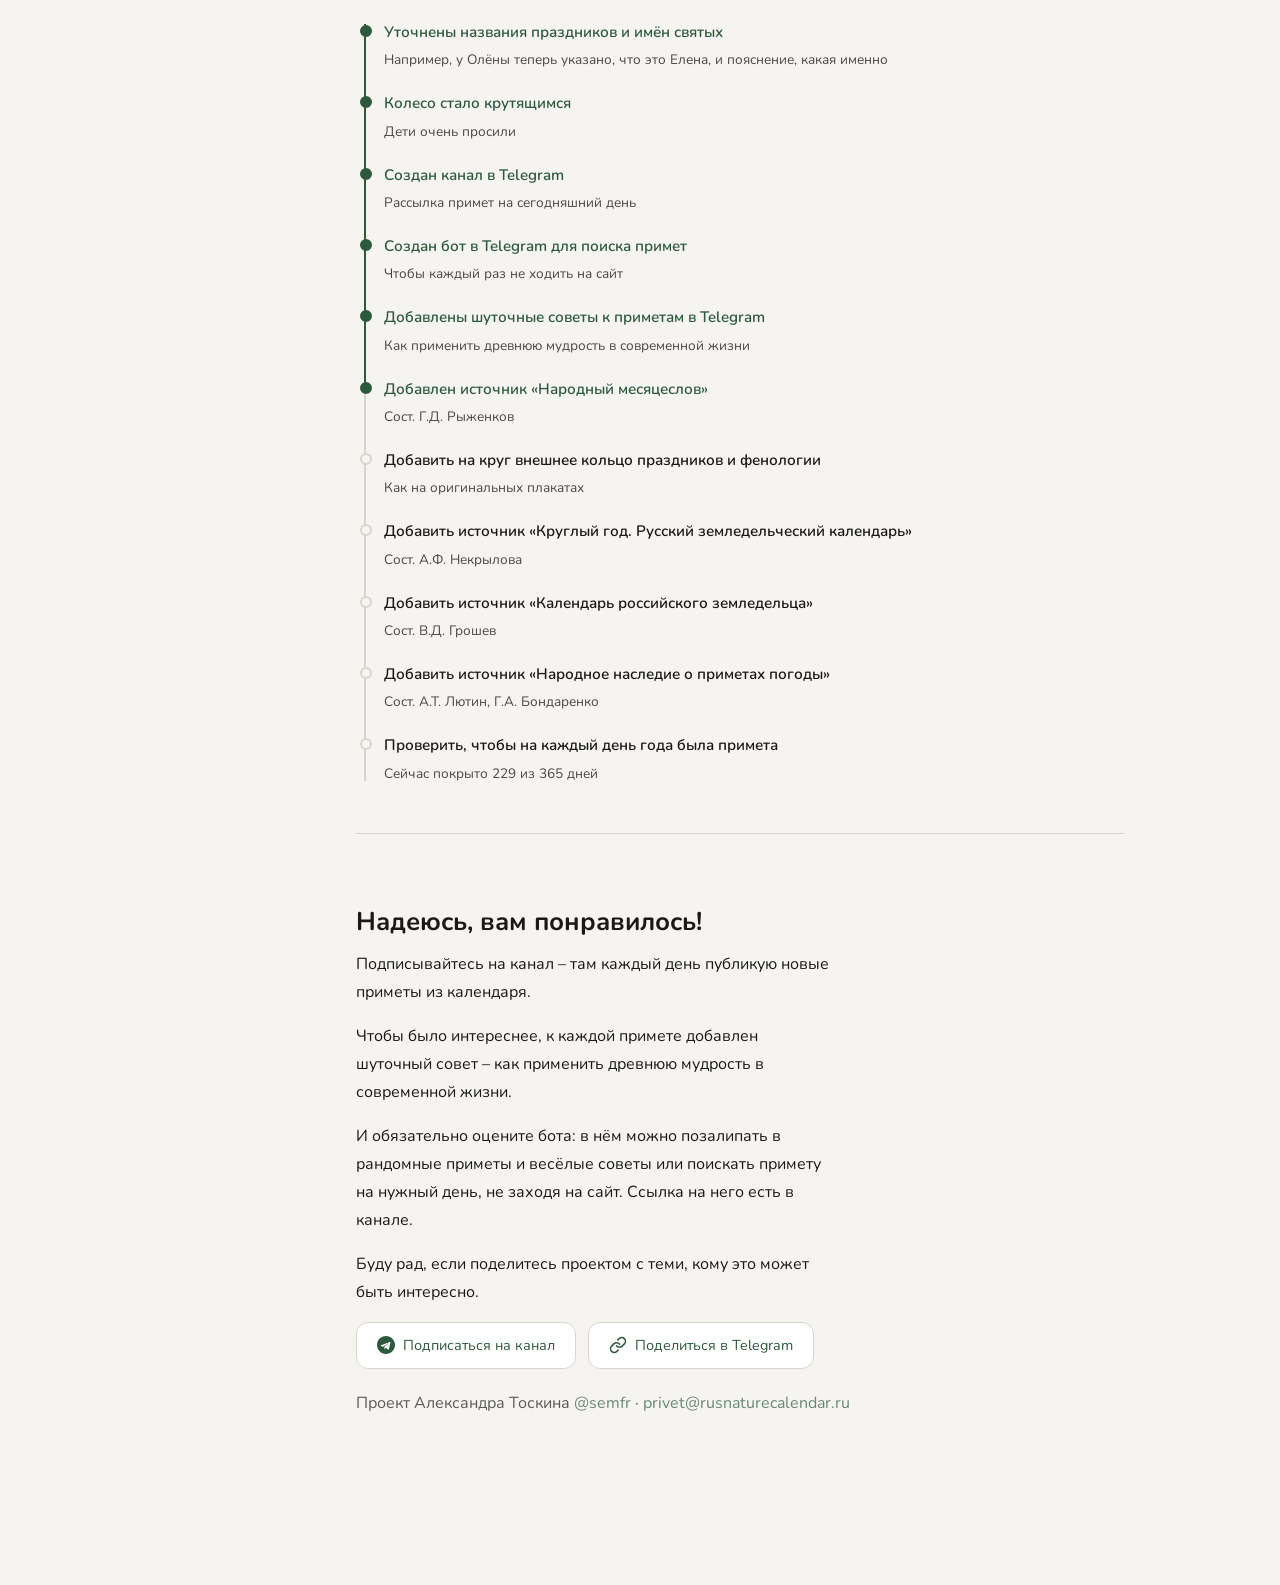
==== commit 4b6a9497: "feat: бейджи источников, перестановка секций about - about.html — чипсы КРП/НМ + «уже в базе» (полуп" ====
--- a/about.html
+++ b/about.html
@@ -53,8 +53,8 @@
   </script>
   <noscript><div><img src="https://mc.yandex.ru/watch/108205088" style="position:absolute; left:-9999px;" alt="" /></div></noscript>
 
-  <link rel="stylesheet" href="css/variables.css?v=21">
-  <link rel="stylesheet" href="css/layout.css?v=21">
+  <link rel="stylesheet" href="css/variables.css?v=22">
+  <link rel="stylesheet" href="css/layout.css?v=22">
   <style>
     html { scroll-behavior: smooth; }
 
@@ -799,6 +799,39 @@
       color: var(--color-text2);
       margin-top: 0.15rem;
     }
+    /* Source badges */
+    .source-badge {
+      display: inline-block;
+      padding: 1px 6px;
+      border-radius: 3px;
+      font-size: 0.6rem;
+      font-weight: 600;
+      letter-spacing: 0.04em;
+      color: #fff;
+      opacity: 0.75;
+      vertical-align: middle;
+      margin-left: 4px;
+    }
+    .source-badge-krp { background: #4A7C59; }
+    .source-badge-nm  { background: #8B4513; }
+    .source-badge-status {
+      display: inline-block;
+      padding: 1px 6px;
+      border-radius: 3px;
+      font-size: 0.6rem;
+      font-weight: 500;
+      letter-spacing: 0.03em;
+      vertical-align: middle;
+      margin-left: 2px;
+    }
+    .source-badge-status-krp {
+      background: rgba(74,124,89,0.1);
+      color: #4A7C59;
+    }
+    .source-badge-status-nm {
+      background: rgba(139,69,19,0.1);
+      color: #8B4513;
+    }
   </style>
 </head>
 <body>
@@ -848,8 +881,8 @@
             <li class="about-sidebar__item"><a href="#samizdat" class="about-sidebar__link" data-section="samizdat">Советский самиздат</a></li>
             <li class="about-sidebar__item"><a href="#source" class="about-sidebar__link" data-section="source">Книга Стрижёва</a></li>
             <li class="about-sidebar__item"><a href="#krugolyet" class="about-sidebar__link" data-section="krugolyet">Ранняя традиция</a></li>
+            <li class="about-sidebar__item"><a href="#digitize" class="about-sidebar__link" data-section="digitize">Оцифровка</a></li>
             <li class="about-sidebar__item"><a href="#sources" class="about-sidebar__link" data-section="sources">Источники</a></li>
-            <li class="about-sidebar__item"><a href="#digitize" class="about-sidebar__link" data-section="digitize">Оцифровка</a></li>
             <li class="about-sidebar__item"><a href="#roadmap" class="about-sidebar__link" data-section="roadmap">Обновления</a></li>
             <li class="about-sidebar__item"><a href="#contacts" class="about-sidebar__link" data-section="contacts">Контакты</a></li>
           </ol>
@@ -1108,71 +1141,7 @@
           <p data-reveal style="margin-top: 2.5rem;">Получается, что круговой календарь природы на Руси существовал веками, а авторы советских плакатов, возможно сами того не осознавая, просто подхватили старую традицию.</p>
         </section>
 
-        <section id="sources" data-chapter="5">
-          <h2 data-reveal>Что почитать</h2>
-
-          <ol class="sources-list" data-reveal>
-
-            <li>Стрижёв А.Н. Календарь русской природы. – М.: Московский рабочий, 1972. –<a href="https://www.rulit.me/books/kalendar-russkoj-prirody-download-161325.html" target="_blank" rel="noopener">rulit.me</a></li>
-            <li>Стрижёв А.Н. Рубрики «Народный календарь» и «Русское разнотравье» // Наука и жизнь. – 1966–1982. – (физические экземпляры в РГБ)</li>
-            <li>Календарь русской природы на 1916 г. / Сост. А.Л. Бродский, П.А. Бельский и др. – М.: Природа, 1916. – 266 с.<br>Календарь русской природы. Кн. 1. – М., 1948. – 375 с. – <a href="https://elib.rgo.ru/handle/123456789/217745" target="_blank" rel="noopener">Электронная библиотека РГО</a></li>
-            <li>Народный месяцеслов: Пословицы, поговорки, приметы, присловья о временах года и о погоде / Сост. и авт. ввод. текстов Г.Д. Рыженков; Вступ. ст. и словарь А.Н. Розова; Оформ. Т.М. Чирковой. – М.: Современник, 1992. – <a href="https://www.gumer.info/bibliotek_Buks/Culture/rugenk/index.php" target="_blank" rel="noopener">gumer.info</a></li>
-            <li>Круглый год. Русский земледельческий календарь / Сост. А.Ф. Некрылова. – 1991. – <a href="https://psv4.userapi.com/s/v1/d/zEeeXADS3L3YL_UUFxXxwGgcDkj50sCksz7EWHUzBGQP0mgKoKgjk2D_AQM4HPF6BGEyKVomUUgYwUGlfcJcrNo73Mg3wQZUfPKI1I6chR4jAm5p/Krugly_god_Russkiy_zemledelcheskiy_kalendar.pdf" target="_blank" rel="noopener">PDF</a></li>
-            <li>Грошев В.Д. Календарь российского земледельца (народные обычаи и приметы). – М.: Изд-во МСХА, 1991. – <a href="https://psv4.userapi.com/s/v1/d/vrzng6E4tDU-M168tagZkMHkhZ0ca5NANq1UP2d6TSROu24u8WqJvXgvx3uisf6PHz9VnwhdgZSPwq5bZVLAQrmMzcM3D9r75ztfqeLvNVINRTku/Kalendar_rossiyskogo_zemledeltsa_narodnye_obychai_i_primety.pdf" target="_blank" rel="noopener">PDF</a></li>
-            <li>Лютин А.Т., Бондаренко Г.А. Народное наследие о приметах погоды: Календарь. – Саранск, 1993. – <a href="https://psv4.userapi.com/s/v1/d/fM26b2zzrfc1HsE-Lj8WLgenaN8OrENomVwVI45SV_pwXlLFDL8rc1vYkYh-sjKvmeAU7ArnZ7118sZoPWAhLEnCjifc65FcnKmLIbwWlbRY-4Ta/Kalendar_Narodnoe_nasledie_o_primetakh_pogody.pdf" target="_blank" rel="noopener">PDF</a></li>
-            <li>Толстая С.М. Полесский народный календарь. – М., 2005. – <a href="https://psv4.userapi.com/s/v1/d/6gmIFCNNIOYVnVVmds3XdSQ40C5q-CVvA1dw3qwv-OaUar59hkkaRbLLFBjsJTcyeVEUJvrNIj_4cz_lqsP1REMAgHei2UMmIn6ANjHqhvWjNOyx/Polesskiy_narodny_kalendar.pdf" target="_blank" rel="noopener">PDF</a></li>
-            <li>Дурасов Г.П. Каргопольские народные вышивки-месяцесловы // Советская этнография. – М.: Наука, 1978. – № 3. – <a href="https://rodnovery.ru/images/knigi/kargopolskie-narodnye-vyshivki-mesyatseslovy.pdf" target="_blank" rel="noopener">PDF</a></li>
-            <li>Русский месяцеслов // Википедия. – <a href="https://ru.wikipedia.org/wiki/%D0%A0%D1%83%D1%81%D1%81%D0%BA%D0%B8%D0%B9_%D0%BC%D0%B5%D1%81%D1%8F%D1%86%D0%B5%D1%81%D0%BB%D0%BE%D0%B2" target="_blank" rel="noopener">ru.wikipedia.org</a></li>
-          </ol>
-
-          <div class="carousel" data-reveal>
-            <figure>
-              <img src="./assets/images/strizhev.jpg"
-                   alt="Обложка «Календарь русской природы», Стрижёв А.Н." loading="lazy"
-                   data-gallery="books"
-                   data-caption="Стрижёв А.Н. Календарь русской природы (1972)">
-              <figcaption>Стрижёв А.Н. <a href="https://www.rulit.me/books/kalendar-russkoj-prirody-download-161325.html" target="_blank" rel="noopener">Календарь русской природы</a></figcaption>
-            </figure>
-            <figure>
-              <img src="./assets/images/ryzhenkov.jpg"
-                   alt="Обложка «Народный месяцеслов», Рыженков Г.Д." loading="lazy"
-                   data-gallery="books"
-                   data-caption="Рыженков Г.Д. Народный месяцеслов (1992)">
-              <figcaption>Рыженков Г.Д. <a href="https://www.gumer.info/bibliotek_Buks/Culture/rugenk/index.php" target="_blank" rel="noopener">Народный месяцеслов</a></figcaption>
-            </figure>
-            <figure>
-              <img src="./assets/images/nekrylova.png"
-                   alt="Обложка «Круглый год», Некрылова А.Ф." loading="lazy"
-                   data-gallery="books"
-                   data-caption="Некрылова А.Ф. Круглый год (1991)">
-              <figcaption>Некрылова А.Ф. <a href="https://psv4.userapi.com/s/v1/d/zEeeXADS3L3YL_UUFxXxwGgcDkj50sCksz7EWHUzBGQP0mgKoKgjk2D_AQM4HPF6BGEyKVomUUgYwUGlfcJcrNo73Mg3wQZUfPKI1I6chR4jAm5p/Krugly_god_Russkiy_zemledelcheskiy_kalendar.pdf" target="_blank" rel="noopener">Круглый год</a></figcaption>
-            </figure>
-            <figure>
-              <img src="./assets/images/groshev.jpg"
-                   alt="Обложка «Календарь российского земледельца», Грошев В.Д." loading="lazy"
-                   data-gallery="books"
-                   data-caption="Грошев В.Д. Календарь российского земледельца (1991)">
-              <figcaption>Грошев В.Д. <a href="https://psv4.userapi.com/s/v1/d/vrzng6E4tDU-M168tagZkMHkhZ0ca5NANq1UP2d6TSROu24u8WqJvXgvx3uisf6PHz9VnwhdgZSPwq5bZVLAQrmMzcM3D9r75ztfqeLvNVINRTku/Kalendar_rossiyskogo_zemledeltsa_narodnye_obychai_i_primety.pdf" target="_blank" rel="noopener">Календарь российского земледельца</a></figcaption>
-            </figure>
-            <figure>
-              <img src="./assets/images/lyutin-bondarenko.jpg"
-                   alt="Обложка «Народное наследие о приметах погоды», Лютин А.Т., Бондаренко Г.А." loading="lazy"
-                   data-gallery="books"
-                   data-caption="Лютин А.Т., Бондаренко Г.А. Народное наследие о приметах погоды (1993)">
-              <figcaption>Лютин А.Т., Бондаренко Г.А. <a href="https://psv4.userapi.com/s/v1/d/fM26b2zzrfc1HsE-Lj8WLgenaN8OrENomVwVI45SV_pwXlLFDL8rc1vYkYh-sjKvmeAU7ArnZ7118sZoPWAhLEnCjifc65FcnKmLIbwWlbRY-4Ta/Kalendar_Narodnoe_nasledie_o_primetakh_pogody.pdf" target="_blank" rel="noopener">Народное наследие о приметах погоды</a></figcaption>
-            </figure>
-            <figure>
-              <img src="./assets/images/tolstaya.jpg"
-                   alt="Обложка «Полесский народный календарь», Толстая С.М." loading="lazy"
-                   data-gallery="books"
-                   data-caption="Толстая С.М. Полесский народный календарь (2005)">
-              <figcaption>Толстая С.М. <a href="https://psv4.userapi.com/s/v1/d/6gmIFCNNIOYVnVVmds3XdSQ40C5q-CVvA1dw3qwv-OaUar59hkkaRbLLFBjsJTcyeVEUJvrNIj_4cz_lqsP1REMAgHei2UMmIn6ANjHqhvWjNOyx/Polesskiy_narodny_kalendar.pdf" target="_blank" rel="noopener">Полесский народный календарь</a></figcaption>
-            </figure>
-          </div>
-
-        </section>
-
-        <section id="digitize" data-chapter="6">
+        <section id="digitize" data-chapter="5">
           <h2 data-reveal>Оцифровка</h2>
 
           <p data-reveal>Книга Стрижёва была оцифрована давно – в интернете лежат FB2 и HTML-файлы. Плакаты существуют как фотографии. Один энтузиаст даже заморочился и сделал цифровую реконструкцию календаря в Компасе 3D.</p>
@@ -1291,6 +1260,70 @@
                    data-gallery="process"
                    data-caption="Контекст одной из сессий">
               <figcaption>Контекст одной из сессий</figcaption>
+            </figure>
+          </div>
+
+        </section>
+
+        <section id="sources" data-chapter="6">
+          <h2 data-reveal>Что почитать</h2>
+
+          <ol class="sources-list" data-reveal>
+
+            <li>Стрижев А.Н. Календарь русской природы. – М.: Московский рабочий, 1972. –<a href="https://www.rulit.me/books/kalendar-russkoj-prirody-download-161325.html" target="_blank" rel="noopener">rulit.me</a> <span class="source-badge source-badge-krp">КРП</span><span class="source-badge-status source-badge-status-krp">уже в базе</span></li>
+            <li>Стрижев А.Н. Рубрики «Народный календарь» и «Русское разнотравье» // Наука и жизнь. – 1966–1982. – (физические экземпляры в РГБ)</li>
+            <li>Календарь русской природы на 1916 г. / Сост. А.Л. Бродский, П.А. Бельский и др. – М.: Природа, 1916. – 266 с.<br>Календарь русской природы. Кн. 1. – М., 1948. – 375 с. – <a href="https://elib.rgo.ru/handle/123456789/217745" target="_blank" rel="noopener">Электронная библиотека РГО</a></li>
+            <li>Народный месяцеслов: Пословицы, поговорки, приметы, присловья о временах года и о погоде / Сост. и авт. ввод. текстов Г.Д. Рыженков; Вступ. ст. и словарь А.Н. Розова; Оформ. Т.М. Чирковой. – М.: Современник, 1992. – <a href="https://www.gumer.info/bibliotek_Buks/Culture/rugenk/index.php" target="_blank" rel="noopener">gumer.info</a> <span class="source-badge source-badge-nm">НМ</span><span class="source-badge-status source-badge-status-nm">уже в базе</span></li>
+            <li>Круглый год. Русский земледельческий календарь / Сост. А.Ф. Некрылова. – 1991. – <a href="https://psv4.userapi.com/s/v1/d/zEeeXADS3L3YL_UUFxXxwGgcDkj50sCksz7EWHUzBGQP0mgKoKgjk2D_AQM4HPF6BGEyKVomUUgYwUGlfcJcrNo73Mg3wQZUfPKI1I6chR4jAm5p/Krugly_god_Russkiy_zemledelcheskiy_kalendar.pdf" target="_blank" rel="noopener">PDF</a></li>
+            <li>Грошев В.Д. Календарь российского земледельца (народные обычаи и приметы). – М.: Изд-во МСХА, 1991. – <a href="https://psv4.userapi.com/s/v1/d/vrzng6E4tDU-M168tagZkMHkhZ0ca5NANq1UP2d6TSROu24u8WqJvXgvx3uisf6PHz9VnwhdgZSPwq5bZVLAQrmMzcM3D9r75ztfqeLvNVINRTku/Kalendar_rossiyskogo_zemledeltsa_narodnye_obychai_i_primety.pdf" target="_blank" rel="noopener">PDF</a></li>
+            <li>Лютин А.Т., Бондаренко Г.А. Народное наследие о приметах погоды: Календарь. – Саранск, 1993. – <a href="https://psv4.userapi.com/s/v1/d/fM26b2zzrfc1HsE-Lj8WLgenaN8OrENomVwVI45SV_pwXlLFDL8rc1vYkYh-sjKvmeAU7ArnZ7118sZoPWAhLEnCjifc65FcnKmLIbwWlbRY-4Ta/Kalendar_Narodnoe_nasledie_o_primetakh_pogody.pdf" target="_blank" rel="noopener">PDF</a></li>
+            <li>Толстая С.М. Полесский народный календарь. – М., 2005. – <a href="https://psv4.userapi.com/s/v1/d/6gmIFCNNIOYVnVVmds3XdSQ40C5q-CVvA1dw3qwv-OaUar59hkkaRbLLFBjsJTcyeVEUJvrNIj_4cz_lqsP1REMAgHei2UMmIn6ANjHqhvWjNOyx/Polesskiy_narodny_kalendar.pdf" target="_blank" rel="noopener">PDF</a></li>
+            <li>Дурасов Г.П. Каргопольские народные вышивки-месяцесловы // Советская этнография. – М.: Наука, 1978. – № 3. – <a href="https://rodnovery.ru/images/knigi/kargopolskie-narodnye-vyshivki-mesyatseslovy.pdf" target="_blank" rel="noopener">PDF</a></li>
+            <li>Русский месяцеслов // Википедия. – <a href="https://ru.wikipedia.org/wiki/%D0%A0%D1%83%D1%81%D1%81%D0%BA%D0%B8%D0%B9_%D0%BC%D0%B5%D1%81%D1%8F%D1%86%D0%B5%D1%81%D0%BB%D0%BE%D0%B2" target="_blank" rel="noopener">ru.wikipedia.org</a></li>
+          </ol>
+
+          <div class="carousel" data-reveal>
+            <figure>
+              <img src="./assets/images/strizhev.jpg"
+                   alt="Обложка «Календарь русской природы», Стрижёв А.Н." loading="lazy"
+                   data-gallery="books"
+                   data-caption="Стрижёв А.Н. Календарь русской природы (1972)">
+              <figcaption>Стрижёв А.Н. <a href="https://www.rulit.me/books/kalendar-russkoj-prirody-download-161325.html" target="_blank" rel="noopener">Календарь русской природы</a></figcaption>
+            </figure>
+            <figure>
+              <img src="./assets/images/ryzhenkov.jpg"
+                   alt="Обложка «Народный месяцеслов», Рыженков Г.Д." loading="lazy"
+                   data-gallery="books"
+                   data-caption="Рыженков Г.Д. Народный месяцеслов (1992)">
+              <figcaption>Рыженков Г.Д. <a href="https://www.gumer.info/bibliotek_Buks/Culture/rugenk/index.php" target="_blank" rel="noopener">Народный месяцеслов</a></figcaption>
+            </figure>
+            <figure>
+              <img src="./assets/images/nekrylova.png"
+                   alt="Обложка «Круглый год», Некрылова А.Ф." loading="lazy"
+                   data-gallery="books"
+                   data-caption="Некрылова А.Ф. Круглый год (1991)">
+              <figcaption>Некрылова А.Ф. <a href="https://psv4.userapi.com/s/v1/d/zEeeXADS3L3YL_UUFxXxwGgcDkj50sCksz7EWHUzBGQP0mgKoKgjk2D_AQM4HPF6BGEyKVomUUgYwUGlfcJcrNo73Mg3wQZUfPKI1I6chR4jAm5p/Krugly_god_Russkiy_zemledelcheskiy_kalendar.pdf" target="_blank" rel="noopener">Круглый год</a></figcaption>
+            </figure>
+            <figure>
+              <img src="./assets/images/groshev.jpg"
+                   alt="Обложка «Календарь российского земледельца», Грошев В.Д." loading="lazy"
+                   data-gallery="books"
+                   data-caption="Грошев В.Д. Календарь российского земледельца (1991)">
+              <figcaption>Грошев В.Д. <a href="https://psv4.userapi.com/s/v1/d/vrzng6E4tDU-M168tagZkMHkhZ0ca5NANq1UP2d6TSROu24u8WqJvXgvx3uisf6PHz9VnwhdgZSPwq5bZVLAQrmMzcM3D9r75ztfqeLvNVINRTku/Kalendar_rossiyskogo_zemledeltsa_narodnye_obychai_i_primety.pdf" target="_blank" rel="noopener">Календарь российского земледельца</a></figcaption>
+            </figure>
+            <figure>
+              <img src="./assets/images/lyutin-bondarenko.jpg"
+                   alt="Обложка «Народное наследие о приметах погоды», Лютин А.Т., Бондаренко Г.А." loading="lazy"
+                   data-gallery="books"
+                   data-caption="Лютин А.Т., Бондаренко Г.А. Народное наследие о приметах погоды (1993)">
+              <figcaption>Лютин А.Т., Бондаренко Г.А. <a href="https://psv4.userapi.com/s/v1/d/fM26b2zzrfc1HsE-Lj8WLgenaN8OrENomVwVI45SV_pwXlLFDL8rc1vYkYh-sjKvmeAU7ArnZ7118sZoPWAhLEnCjifc65FcnKmLIbwWlbRY-4Ta/Kalendar_Narodnoe_nasledie_o_primetakh_pogody.pdf" target="_blank" rel="noopener">Народное наследие о приметах погоды</a></figcaption>
+            </figure>
+            <figure>
+              <img src="./assets/images/tolstaya.jpg"
+                   alt="Обложка «Полесский народный календарь», Толстая С.М." loading="lazy"
+                   data-gallery="books"
+                   data-caption="Толстая С.М. Полесский народный календарь (2005)">
+              <figcaption>Толстая С.М. <a href="https://psv4.userapi.com/s/v1/d/6gmIFCNNIOYVnVVmds3XdSQ40C5q-CVvA1dw3qwv-OaUar59hkkaRbLLFBjsJTcyeVEUJvrNIj_4cz_lqsP1REMAgHei2UMmIn6ANjHqhvWjNOyx/Polesskiy_narodny_kalendar.pdf" target="_blank" rel="noopener">Полесский народный календарь</a></figcaption>
             </figure>
           </div>
 
@@ -1411,8 +1444,8 @@
         <li class="about-sheet__item"><a href="#samizdat" class="about-sheet__link" data-section="samizdat">Советский самиздат</a></li>
         <li class="about-sheet__item"><a href="#source" class="about-sheet__link" data-section="source">Книга Стрижёва</a></li>
         <li class="about-sheet__item"><a href="#krugolyet" class="about-sheet__link" data-section="krugolyet">Ранняя традиция</a></li>
+        <li class="about-sheet__item"><a href="#digitize" class="about-sheet__link" data-section="digitize">Оцифровка</a></li>
         <li class="about-sheet__item"><a href="#sources" class="about-sheet__link" data-section="sources">Источники</a></li>
-        <li class="about-sheet__item"><a href="#digitize" class="about-sheet__link" data-section="digitize">Оцифровка</a></li>
         <li class="about-sheet__item"><a href="#roadmap" class="about-sheet__link" data-section="roadmap">Обновления</a></li>
         <li class="about-sheet__item"><a href="#contacts" class="about-sheet__link" data-section="contacts">Контакты</a></li>
       </ol>
@@ -1470,6 +1503,6 @@
       };
     })();
   </script>
-  <script src="js/about.js?v=21"></script>
+  <script src="js/about.js?v=22"></script>
 </body>
 </html>
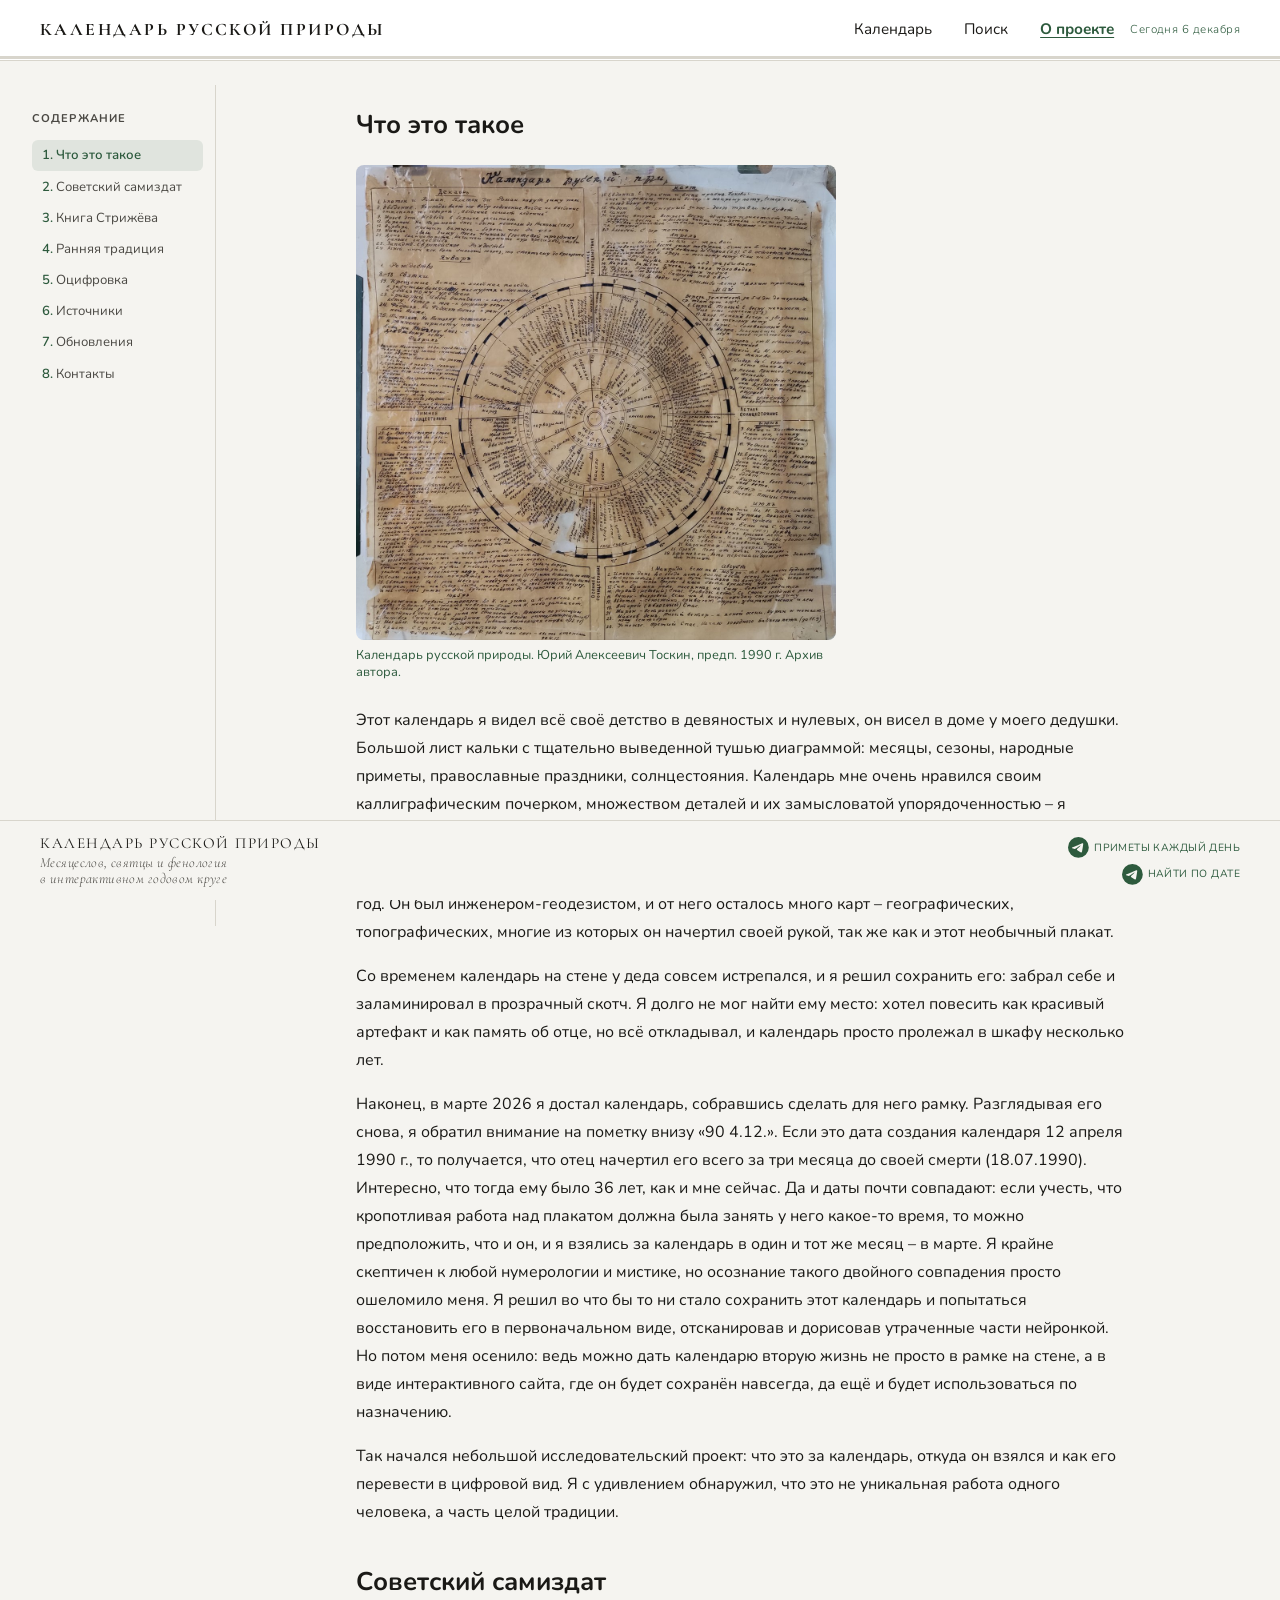
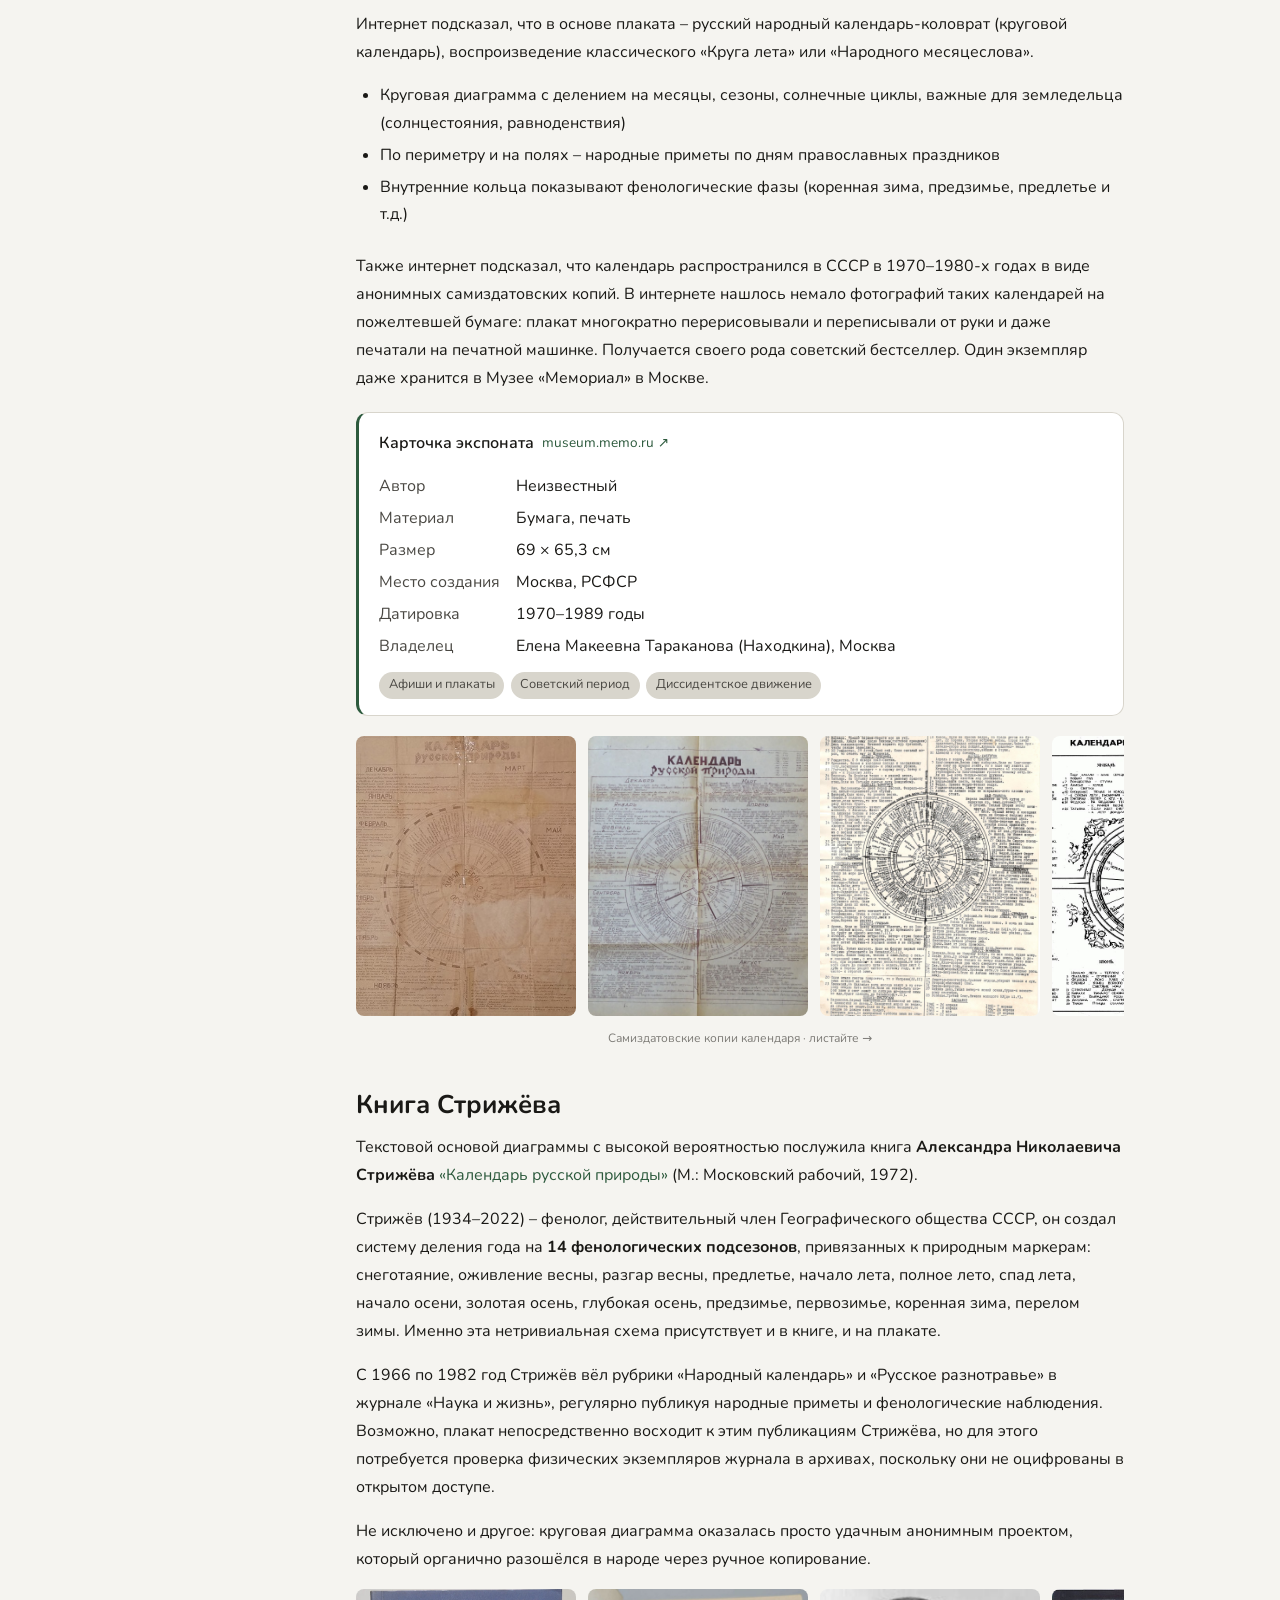
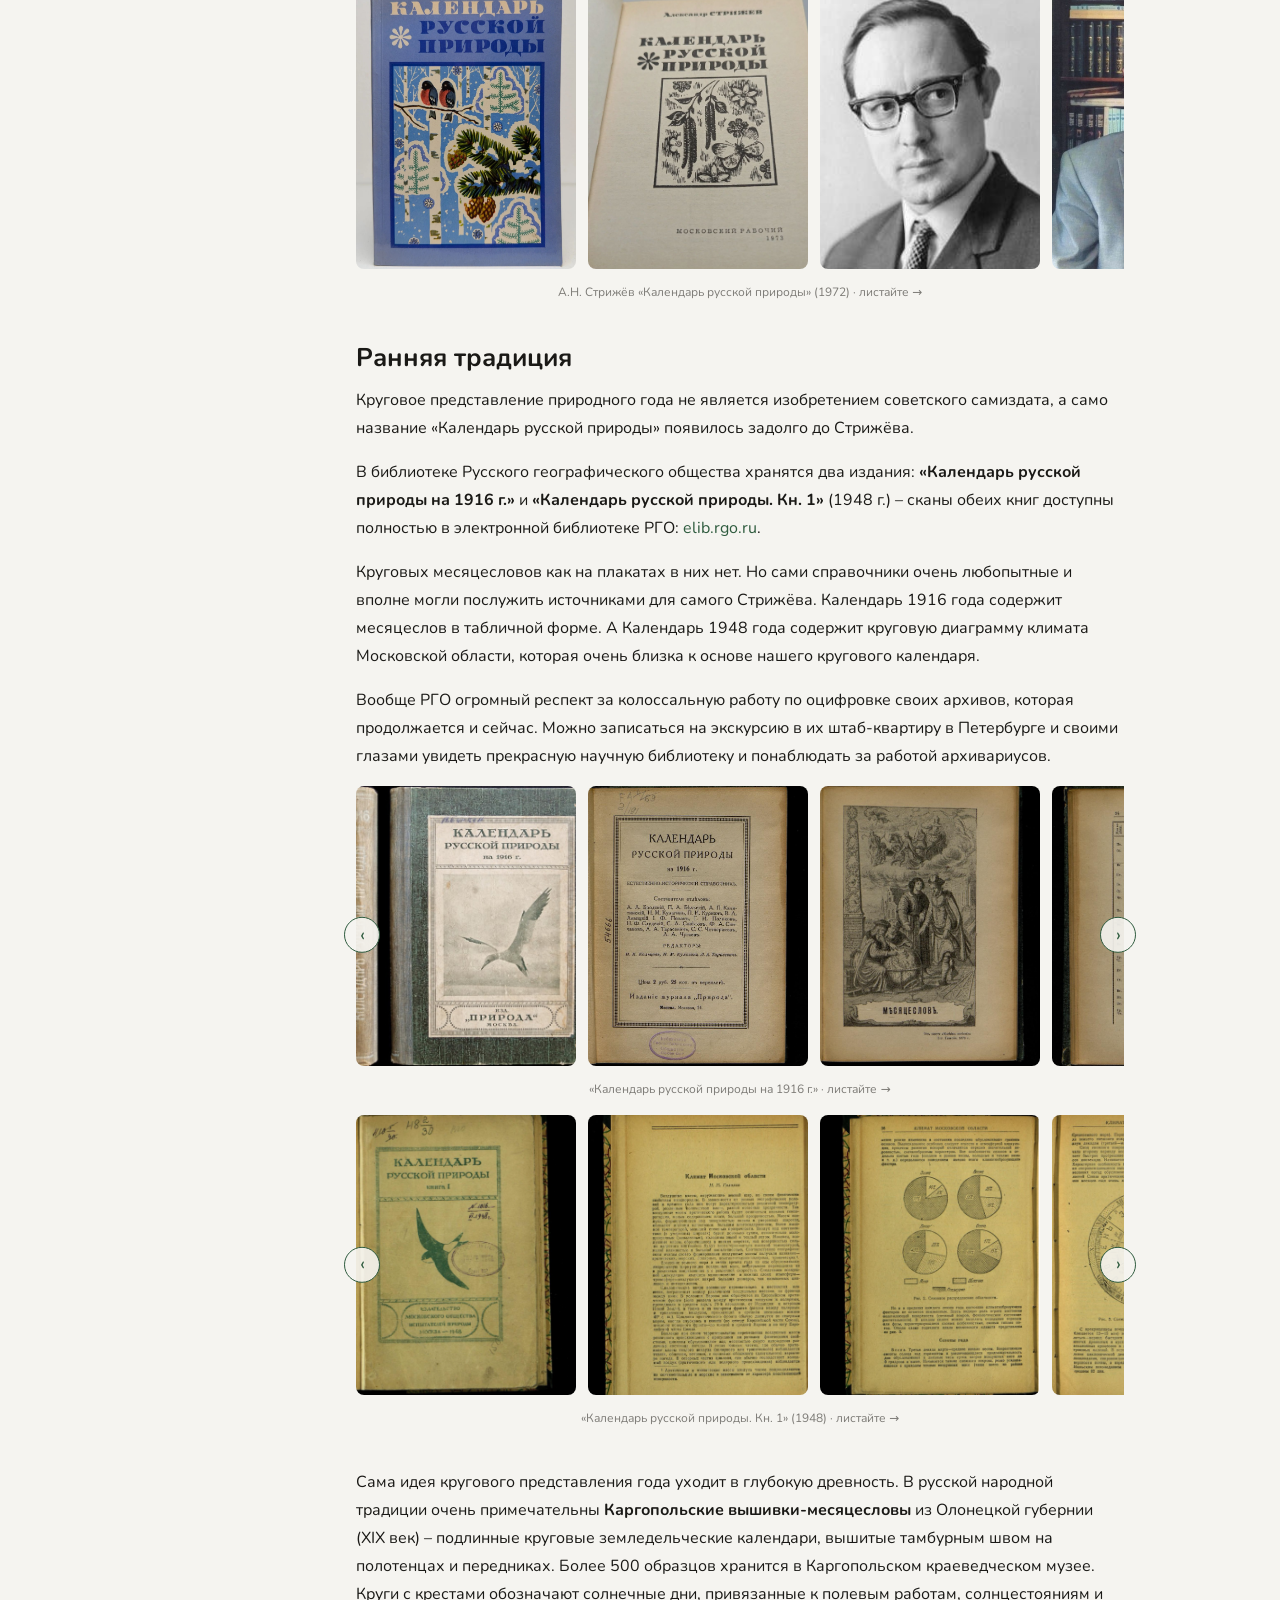
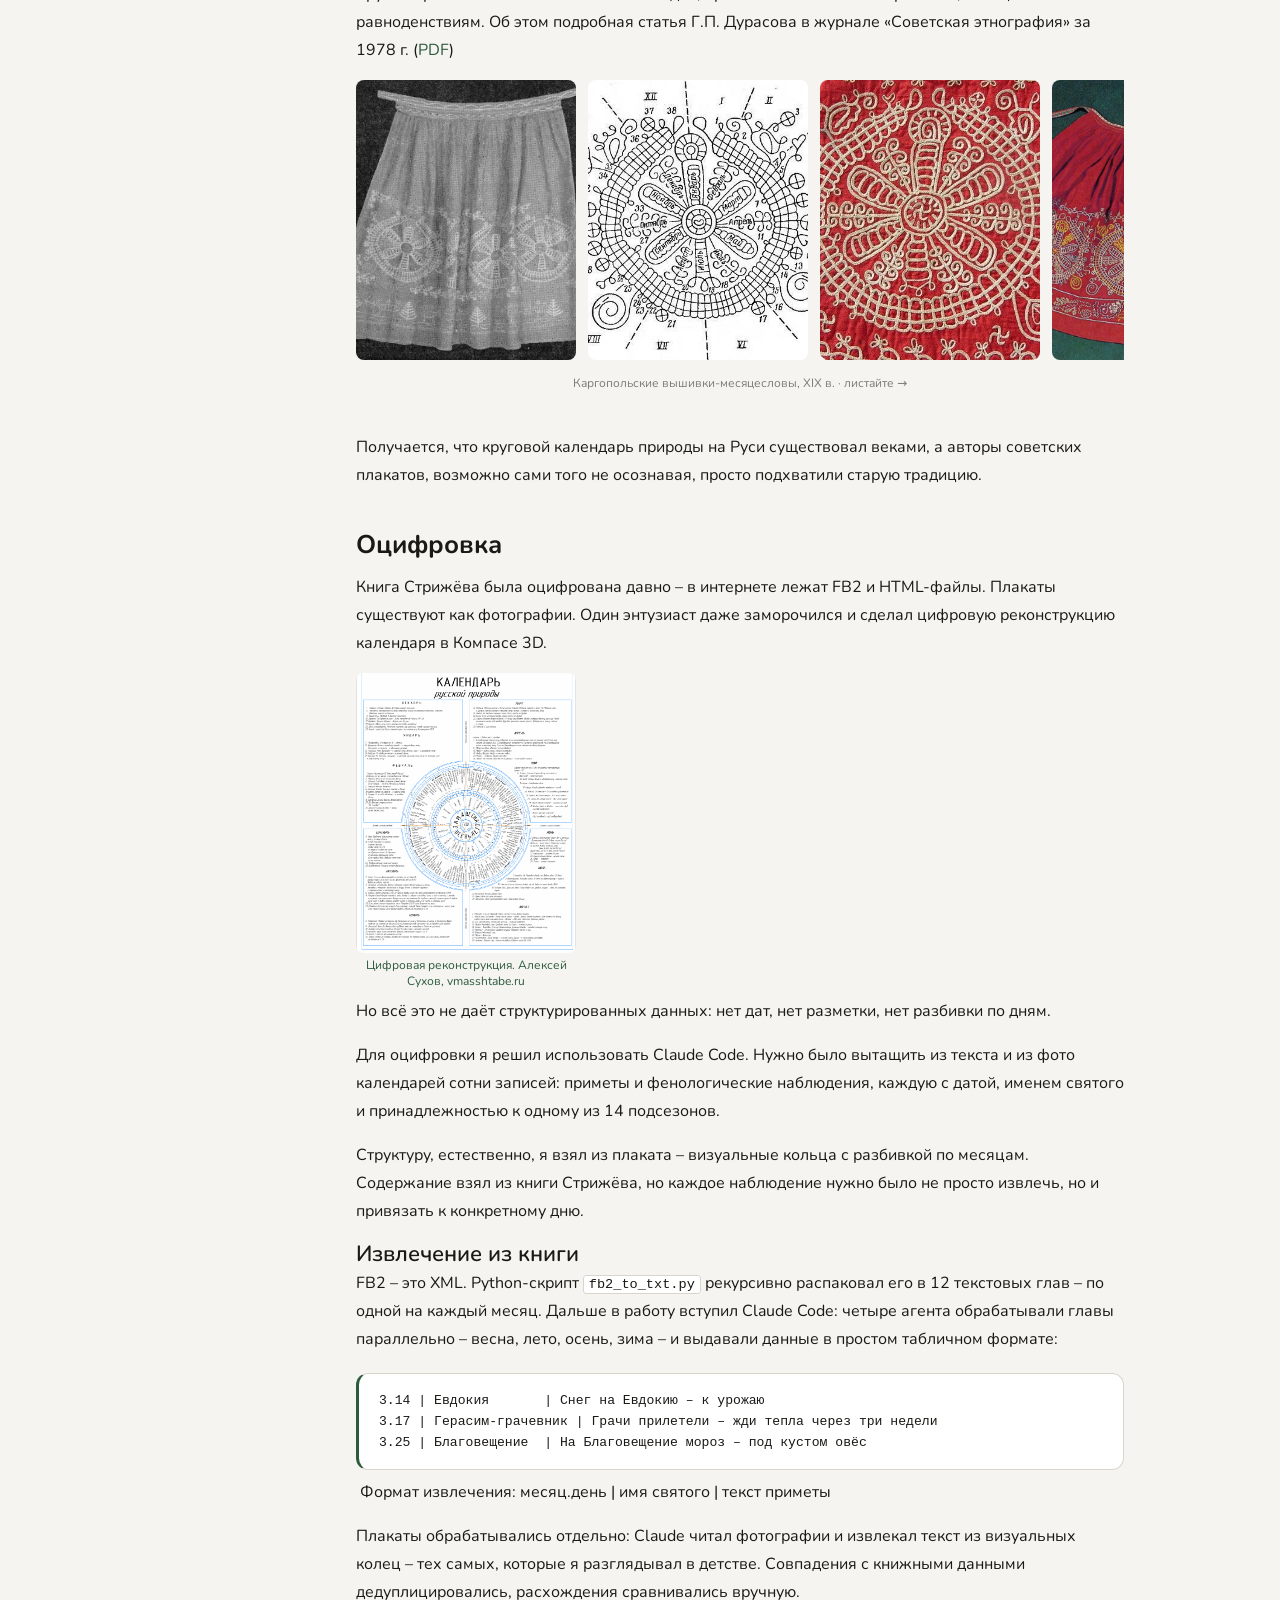
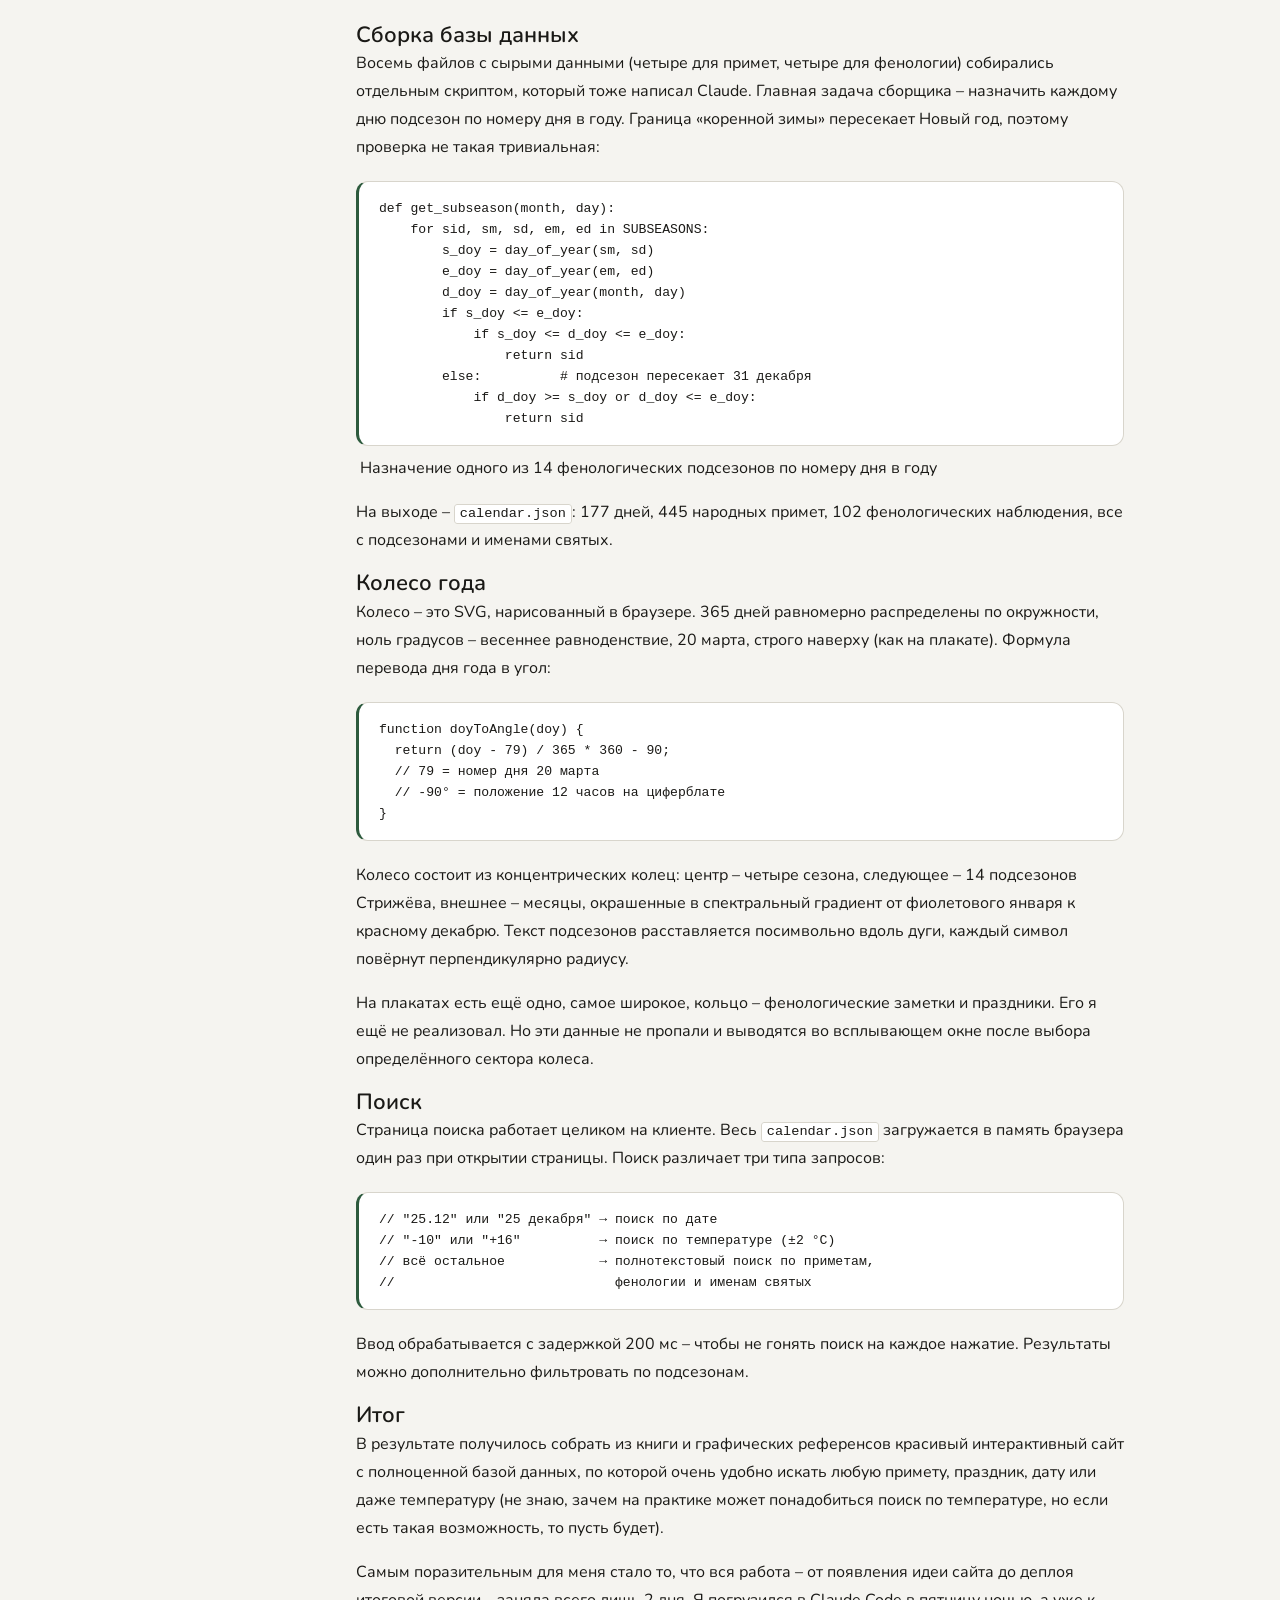
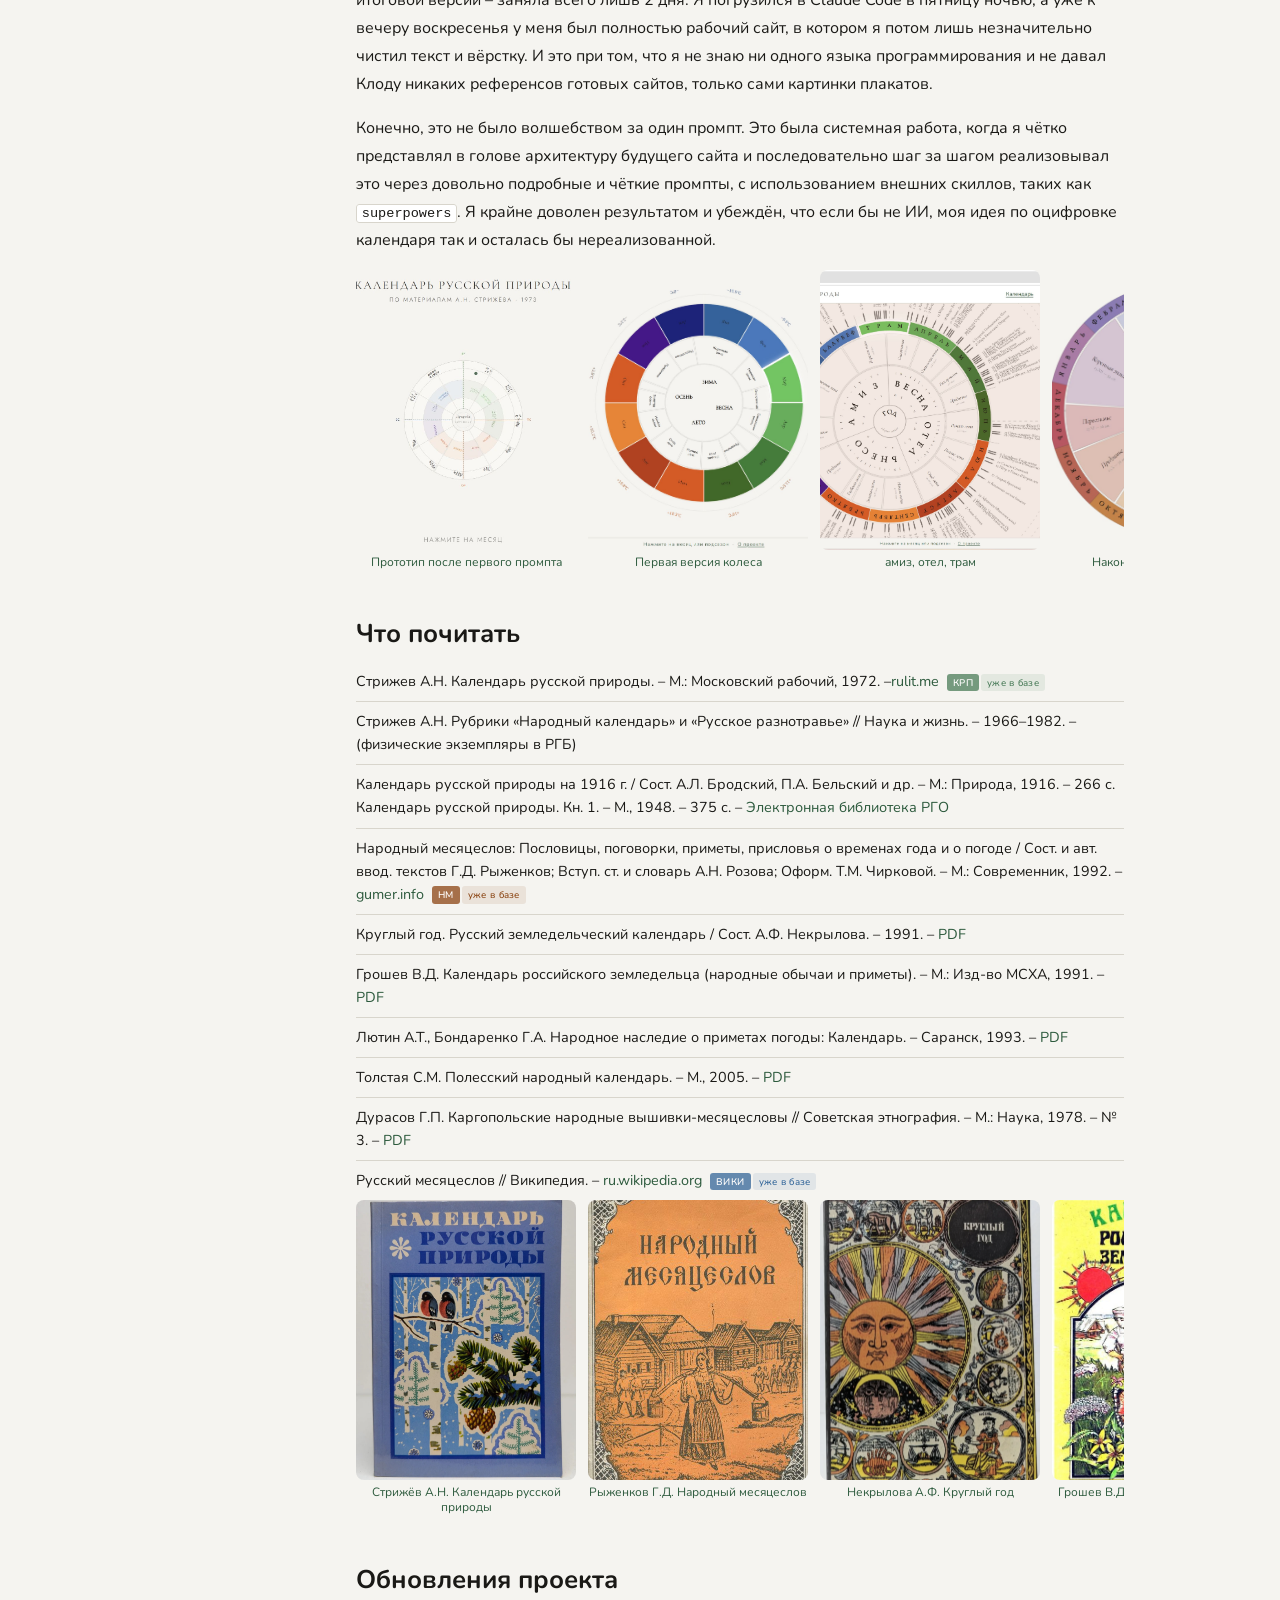
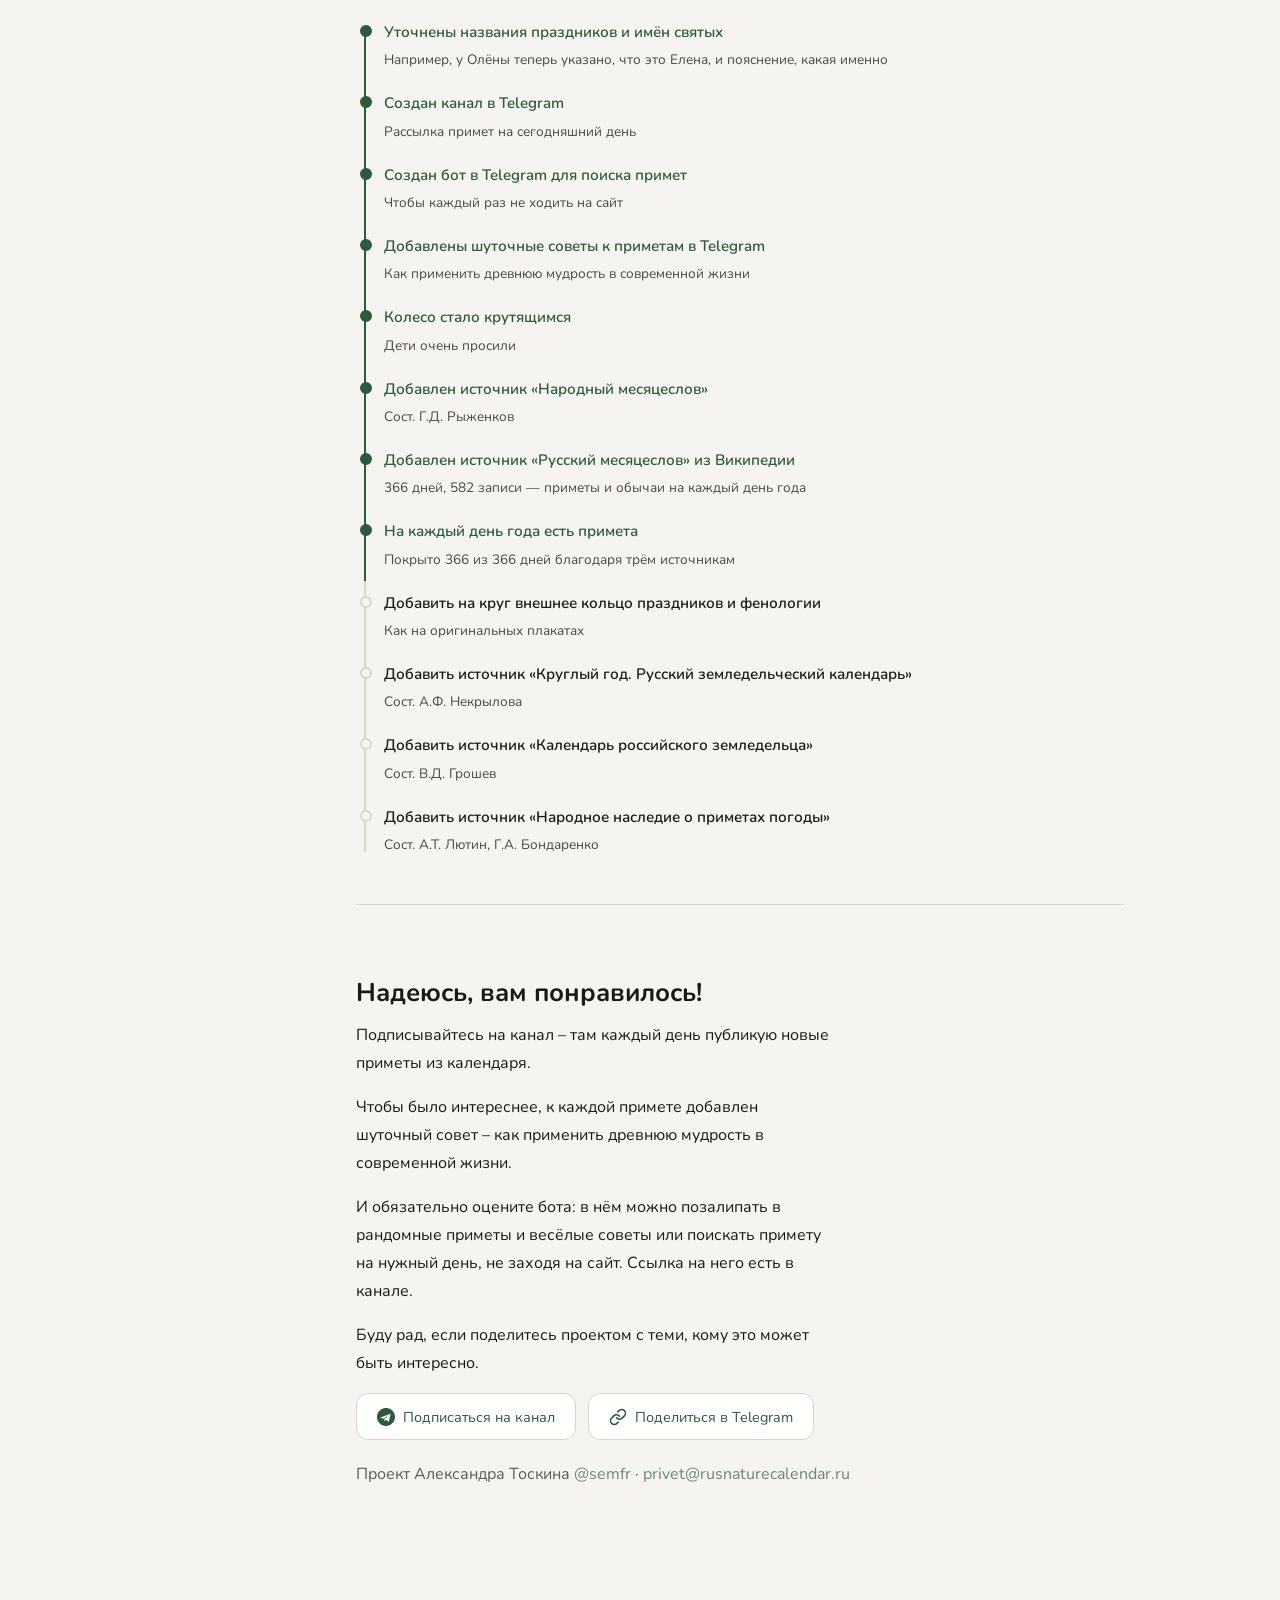
==== commit 60f2184d: "feat: добавлен третий источник — Википедия «Русский месяцеслов» - data/calendar_wikipedia.json — 366" ====
--- a/about.html
+++ b/about.html
@@ -53,8 +53,8 @@
   </script>
   <noscript><div><img src="https://mc.yandex.ru/watch/108205088" style="position:absolute; left:-9999px;" alt="" /></div></noscript>
 
-  <link rel="stylesheet" href="css/variables.css?v=22">
-  <link rel="stylesheet" href="css/layout.css?v=22">
+  <link rel="stylesheet" href="css/variables.css?v=23">
+  <link rel="stylesheet" href="css/layout.css?v=23">
   <style>
     html { scroll-behavior: smooth; }
 
@@ -756,7 +756,7 @@
       content: '';
       position: absolute;
       left: 8px;
-      top: 4px;
+      top: 10px;
       bottom: 4px;
       width: 2px;
       background: linear-gradient(
@@ -812,8 +812,9 @@
       vertical-align: middle;
       margin-left: 4px;
     }
-    .source-badge-krp { background: #4A7C59; }
-    .source-badge-nm  { background: #8B4513; }
+    .source-badge-krp  { background: #4A7C59; }
+    .source-badge-nm   { background: #8B4513; }
+    .source-badge-wiki { background: #336699; }
     .source-badge-status {
       display: inline-block;
       padding: 1px 6px;
@@ -831,6 +832,10 @@
     .source-badge-status-nm {
       background: rgba(139,69,19,0.1);
       color: #8B4513;
+    }
+    .source-badge-status-wiki {
+      background: rgba(51,102,153,0.1);
+      color: #336699;
     }
   </style>
 </head>
@@ -1279,7 +1284,7 @@
             <li>Лютин А.Т., Бондаренко Г.А. Народное наследие о приметах погоды: Календарь. – Саранск, 1993. – <a href="https://psv4.userapi.com/s/v1/d/fM26b2zzrfc1HsE-Lj8WLgenaN8OrENomVwVI45SV_pwXlLFDL8rc1vYkYh-sjKvmeAU7ArnZ7118sZoPWAhLEnCjifc65FcnKmLIbwWlbRY-4Ta/Kalendar_Narodnoe_nasledie_o_primetakh_pogody.pdf" target="_blank" rel="noopener">PDF</a></li>
             <li>Толстая С.М. Полесский народный календарь. – М., 2005. – <a href="https://psv4.userapi.com/s/v1/d/6gmIFCNNIOYVnVVmds3XdSQ40C5q-CVvA1dw3qwv-OaUar59hkkaRbLLFBjsJTcyeVEUJvrNIj_4cz_lqsP1REMAgHei2UMmIn6ANjHqhvWjNOyx/Polesskiy_narodny_kalendar.pdf" target="_blank" rel="noopener">PDF</a></li>
             <li>Дурасов Г.П. Каргопольские народные вышивки-месяцесловы // Советская этнография. – М.: Наука, 1978. – № 3. – <a href="https://rodnovery.ru/images/knigi/kargopolskie-narodnye-vyshivki-mesyatseslovy.pdf" target="_blank" rel="noopener">PDF</a></li>
-            <li>Русский месяцеслов // Википедия. – <a href="https://ru.wikipedia.org/wiki/%D0%A0%D1%83%D1%81%D1%81%D0%BA%D0%B8%D0%B9_%D0%BC%D0%B5%D1%81%D1%8F%D1%86%D0%B5%D1%81%D0%BB%D0%BE%D0%B2" target="_blank" rel="noopener">ru.wikipedia.org</a></li>
+            <li>Русский месяцеслов // Википедия. – <a href="https://ru.wikipedia.org/wiki/%D0%A0%D1%83%D1%81%D1%81%D0%BA%D0%B8%D0%B9_%D0%BC%D0%B5%D1%81%D1%8F%D1%86%D0%B5%D1%81%D0%BB%D0%BE%D0%B2" target="_blank" rel="noopener">ru.wikipedia.org</a> <span class="source-badge source-badge-wiki">ВИКИ</span><span class="source-badge-status source-badge-status-wiki">уже в базе</span></li>
           </ol>
 
           <div class="carousel" data-reveal>
@@ -1332,16 +1337,11 @@
         <section id="roadmap" data-chapter="7">
           <h2>Обновления проекта</h2>
 
-          <div class="roadmap-timeline" data-reveal>
+          <div class="roadmap-timeline" data-reveal style="--done-pct: 67%">
               <div class="roadmap-item done">
                 <div class="roadmap-dot"></div>
                 <div class="roadmap-title">Уточнены названия праздников и имён святых</div>
                 <div class="roadmap-desc">Например, у Олёны теперь указано, что это Елена, и пояснение, какая именно</div>
-              </div>
-              <div class="roadmap-item done">
-                <div class="roadmap-dot"></div>
-                <div class="roadmap-title">Колесо стало крутящимся</div>
-                <div class="roadmap-desc">Дети очень просили</div>
               </div>
               <div class="roadmap-item done">
                 <div class="roadmap-dot"></div>
@@ -1360,8 +1360,23 @@
               </div>
               <div class="roadmap-item done">
                 <div class="roadmap-dot"></div>
+                <div class="roadmap-title">Колесо стало крутящимся</div>
+                <div class="roadmap-desc">Дети очень просили</div>
+              </div>
+              <div class="roadmap-item done">
+                <div class="roadmap-dot"></div>
                 <div class="roadmap-title">Добавлен источник «Народный месяцеслов»</div>
                 <div class="roadmap-desc">Сост. Г.Д. Рыженков</div>
+              </div>
+              <div class="roadmap-item done">
+                <div class="roadmap-dot"></div>
+                <div class="roadmap-title">Добавлен источник «Русский месяцеслов» из Википедии</div>
+                <div class="roadmap-desc">366 дней, 582 записи — приметы и обычаи на каждый день года</div>
+              </div>
+              <div class="roadmap-item done">
+                <div class="roadmap-dot"></div>
+                <div class="roadmap-title">На каждый день года есть примета</div>
+                <div class="roadmap-desc">Покрыто 366 из 366 дней благодаря трём источникам</div>
               </div>
 
             <div class="roadmap-item">
@@ -1383,11 +1398,6 @@
               <div class="roadmap-dot"></div>
               <div class="roadmap-title">Добавить источник «Народное наследие о приметах погоды»</div>
               <div class="roadmap-desc">Сост. А.Т. Лютин, Г.А. Бондаренко</div>
-            </div>
-            <div class="roadmap-item">
-              <div class="roadmap-dot"></div>
-              <div class="roadmap-title">Проверить, чтобы на каждый день года была примета</div>
-              <div class="roadmap-desc">Сейчас покрыто 229 из 365 дней</div>
             </div>
           </div>
 
@@ -1503,6 +1513,6 @@
       };
     })();
   </script>
-  <script src="js/about.js?v=22"></script>
+  <script src="js/about.js?v=23"></script>
 </body>
 </html>
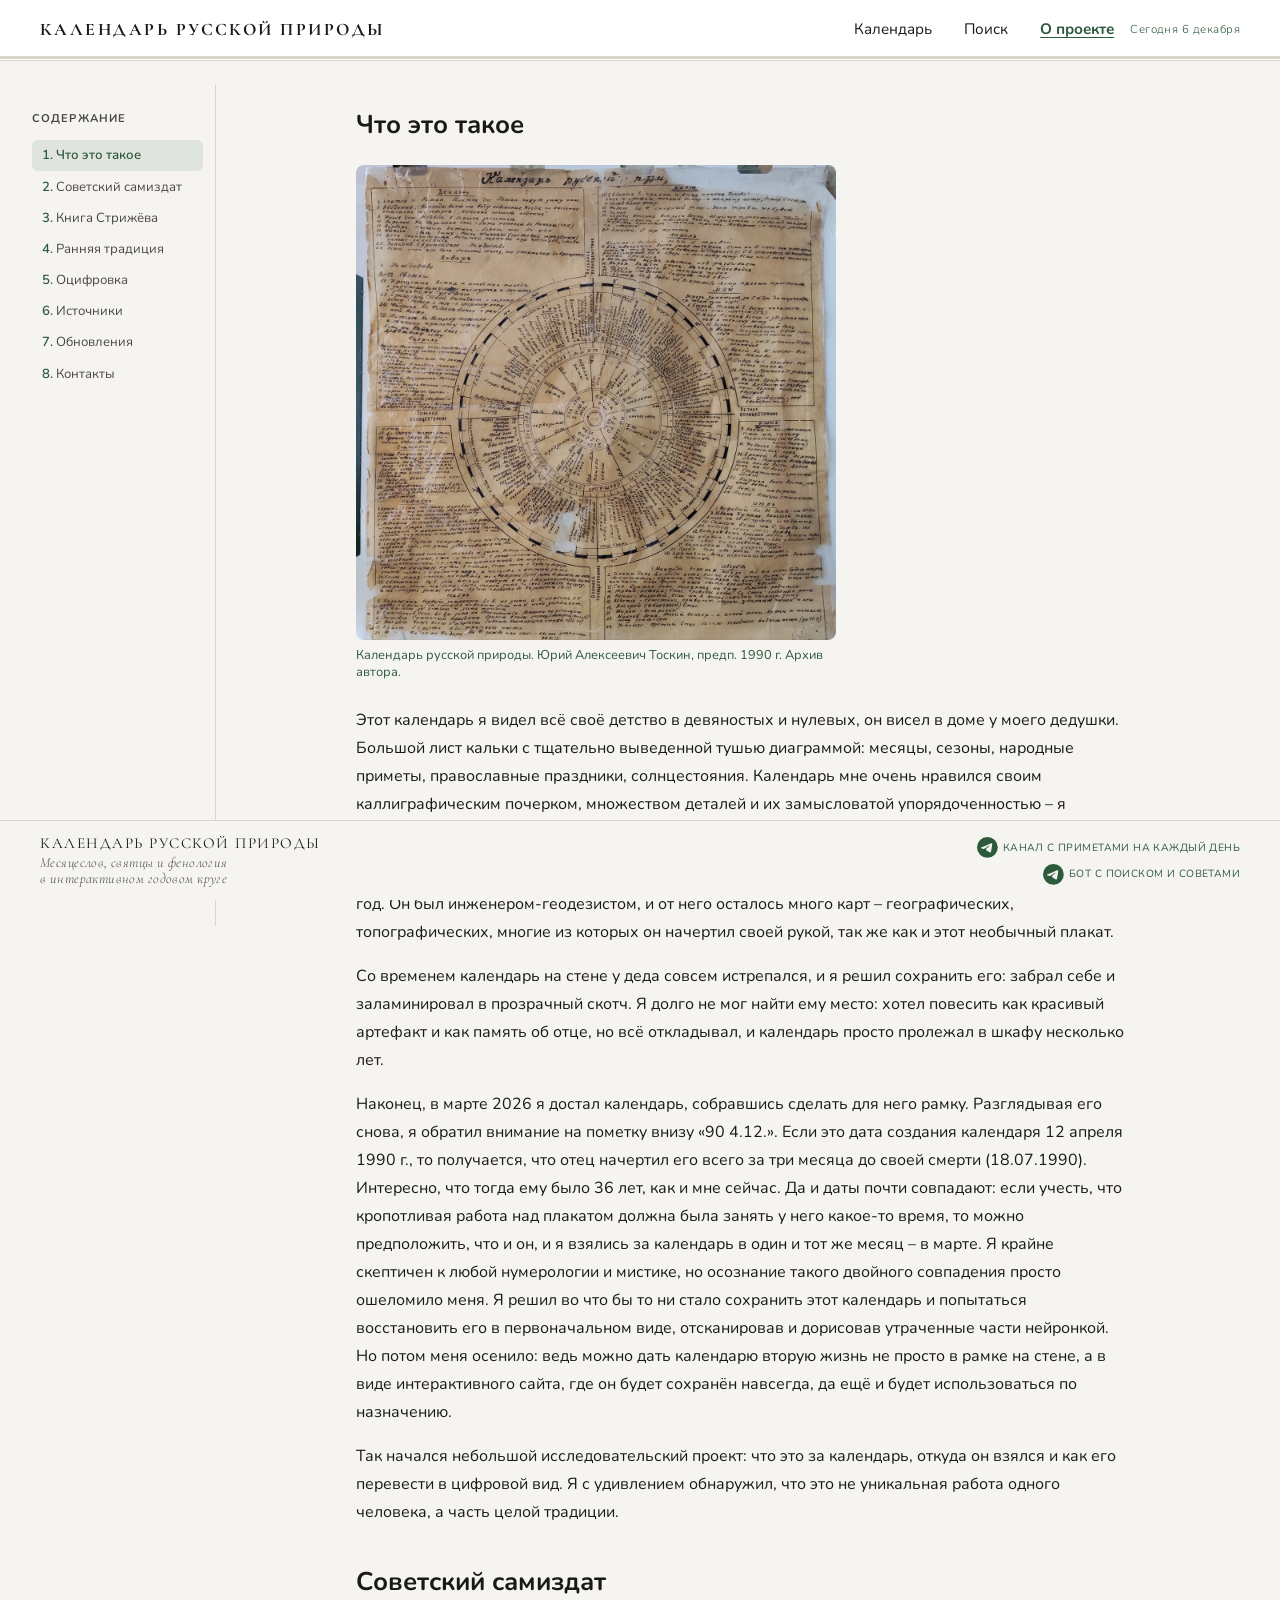
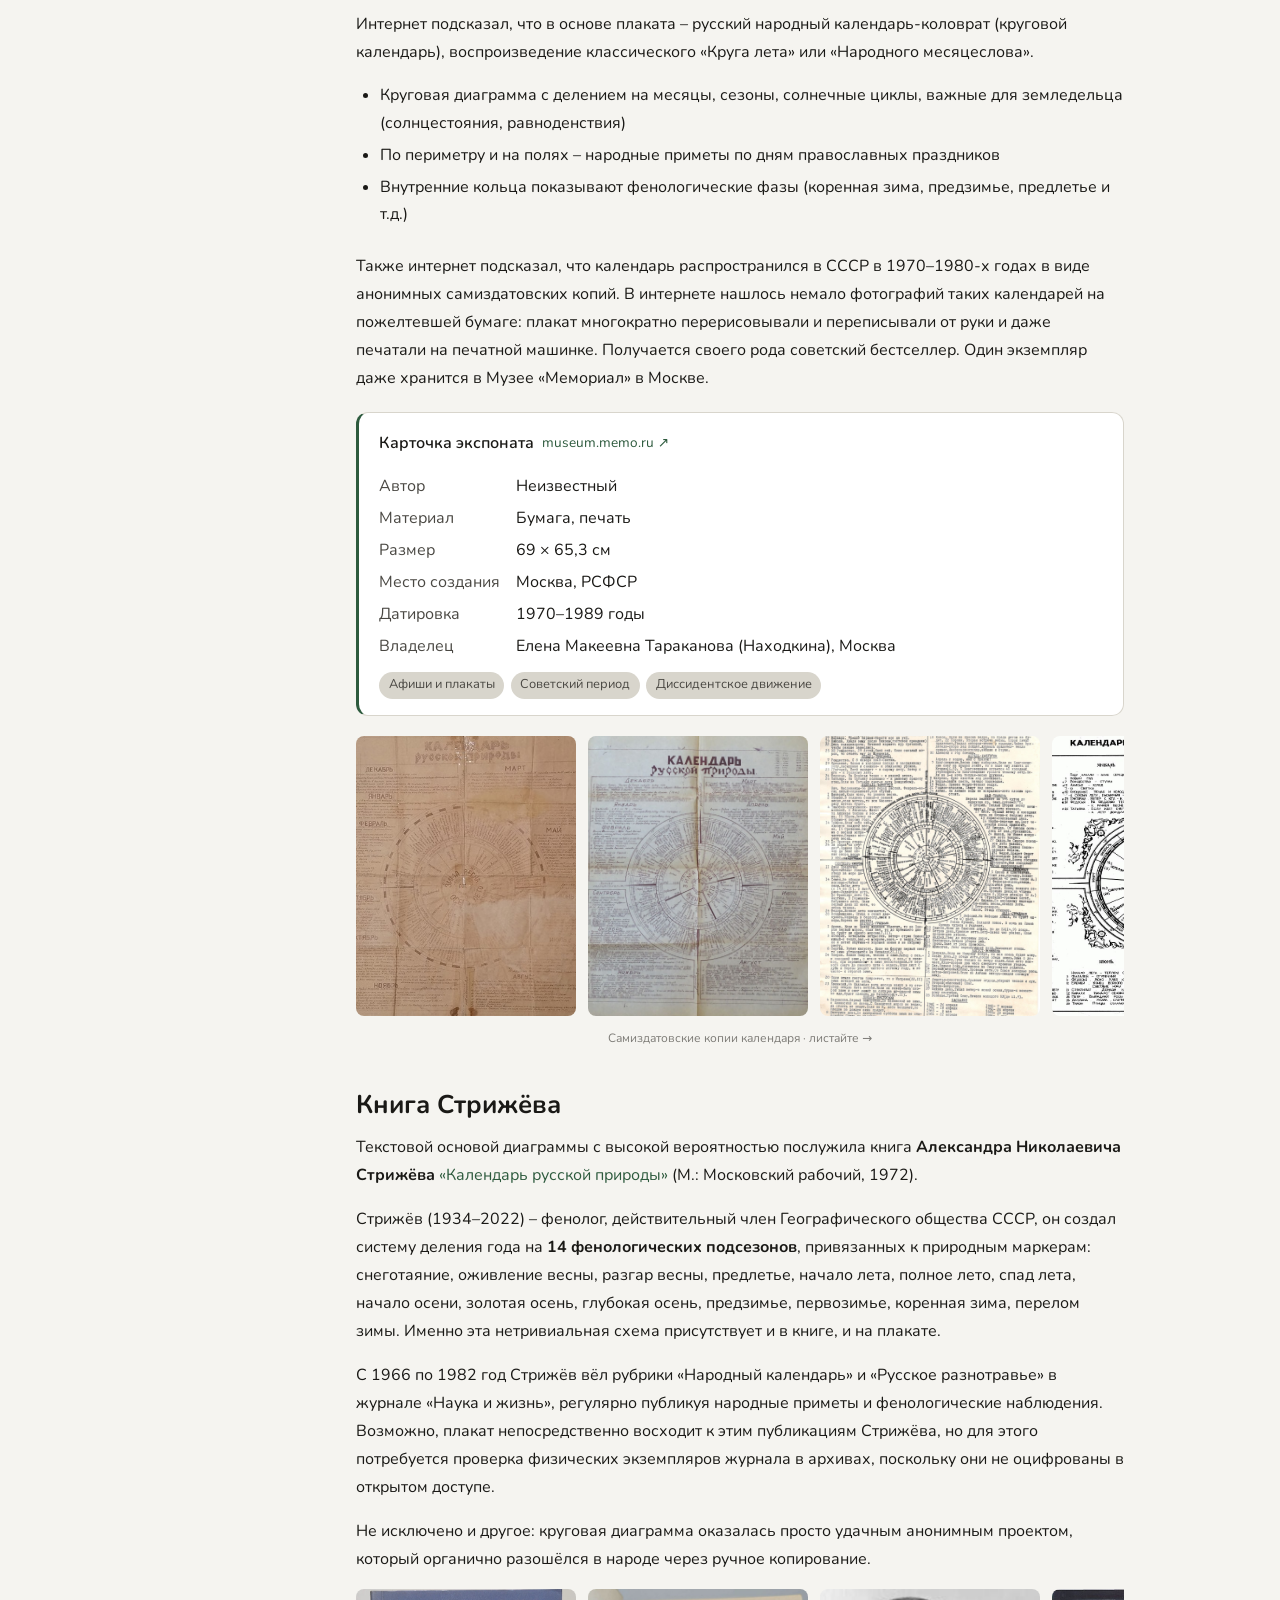
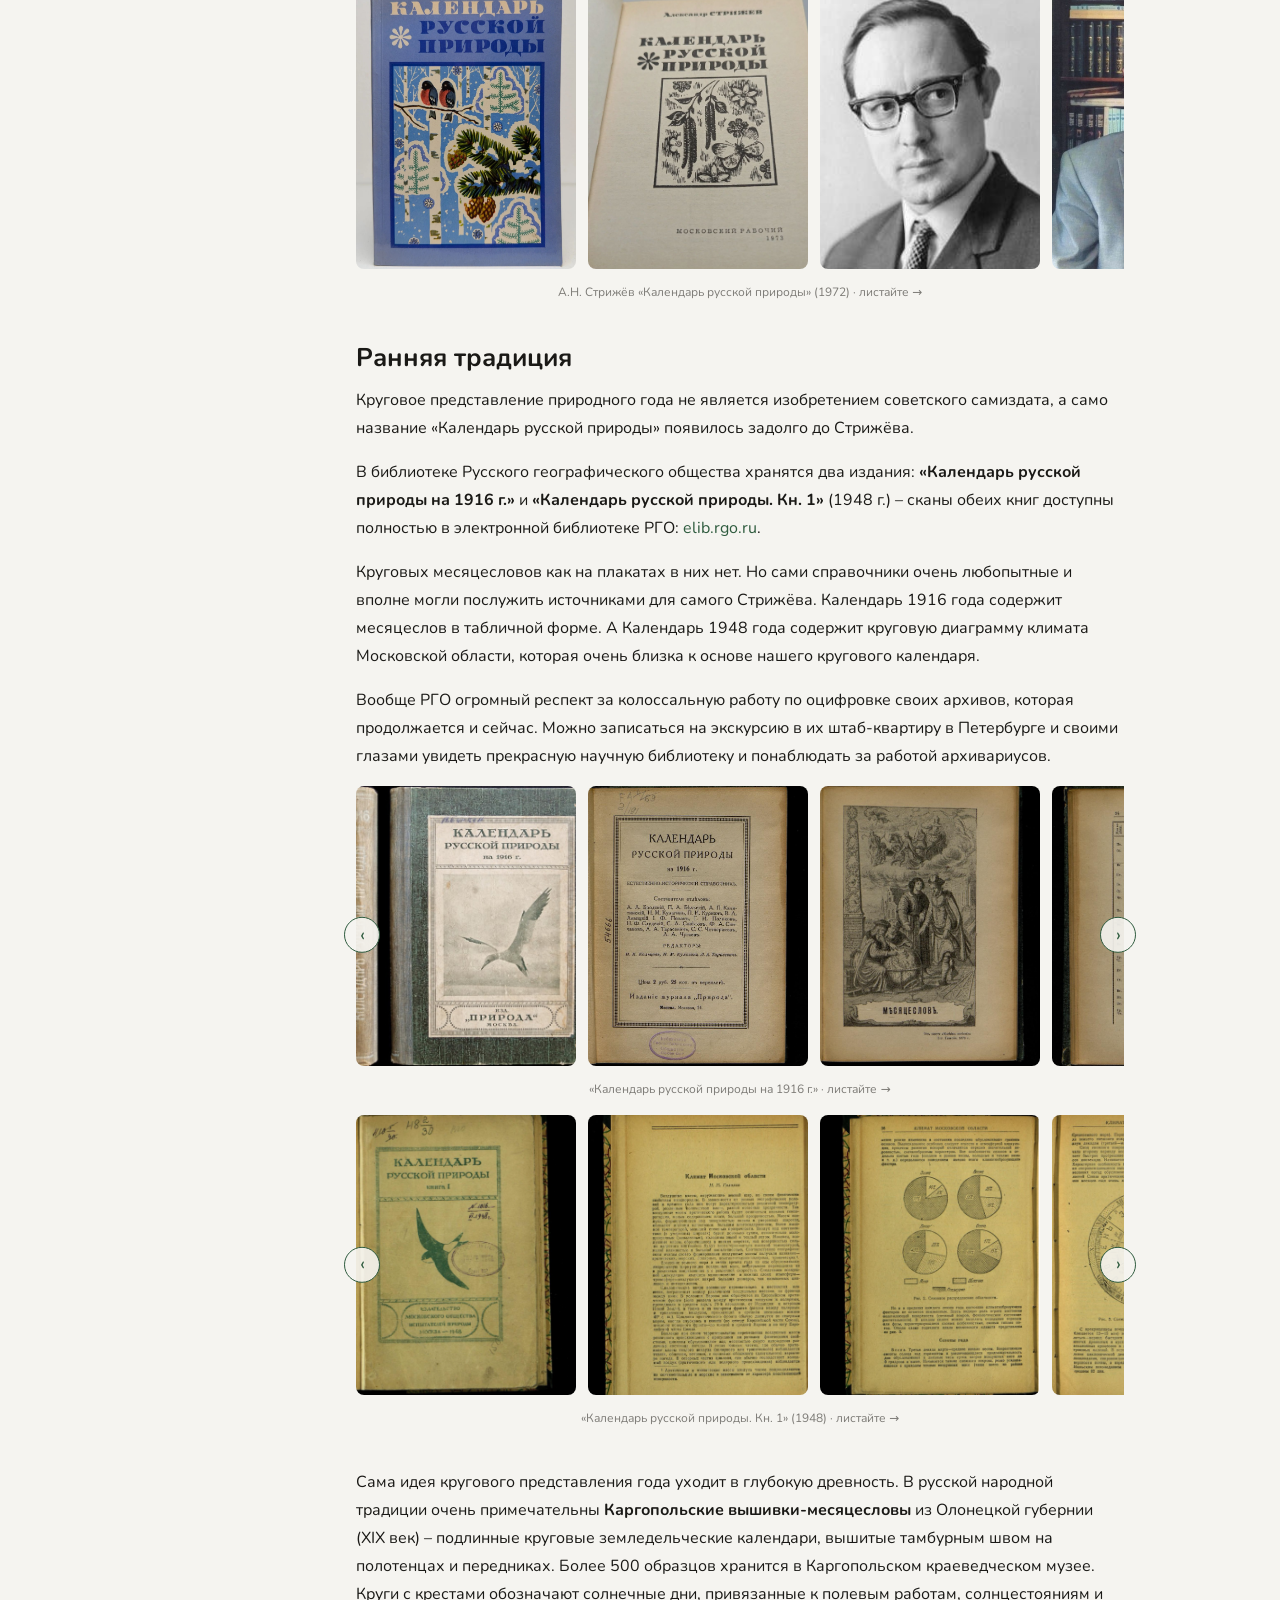
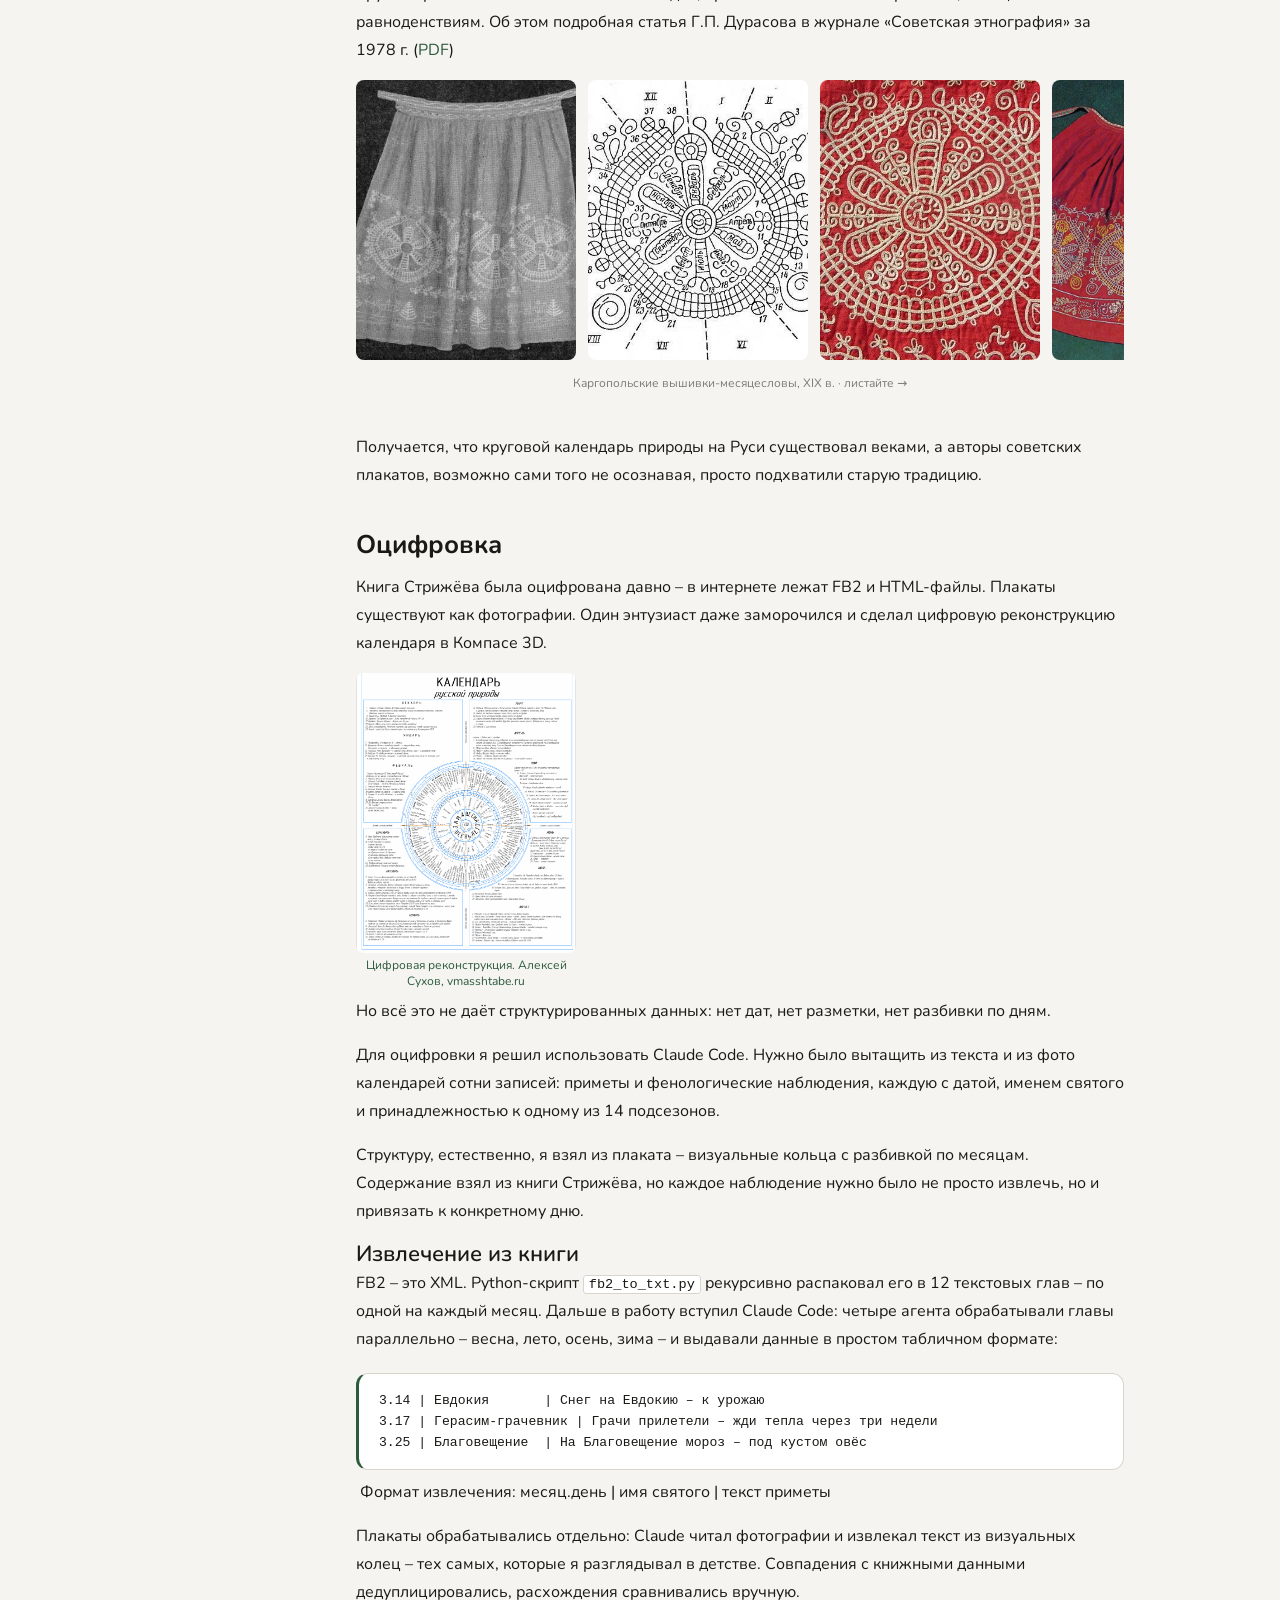
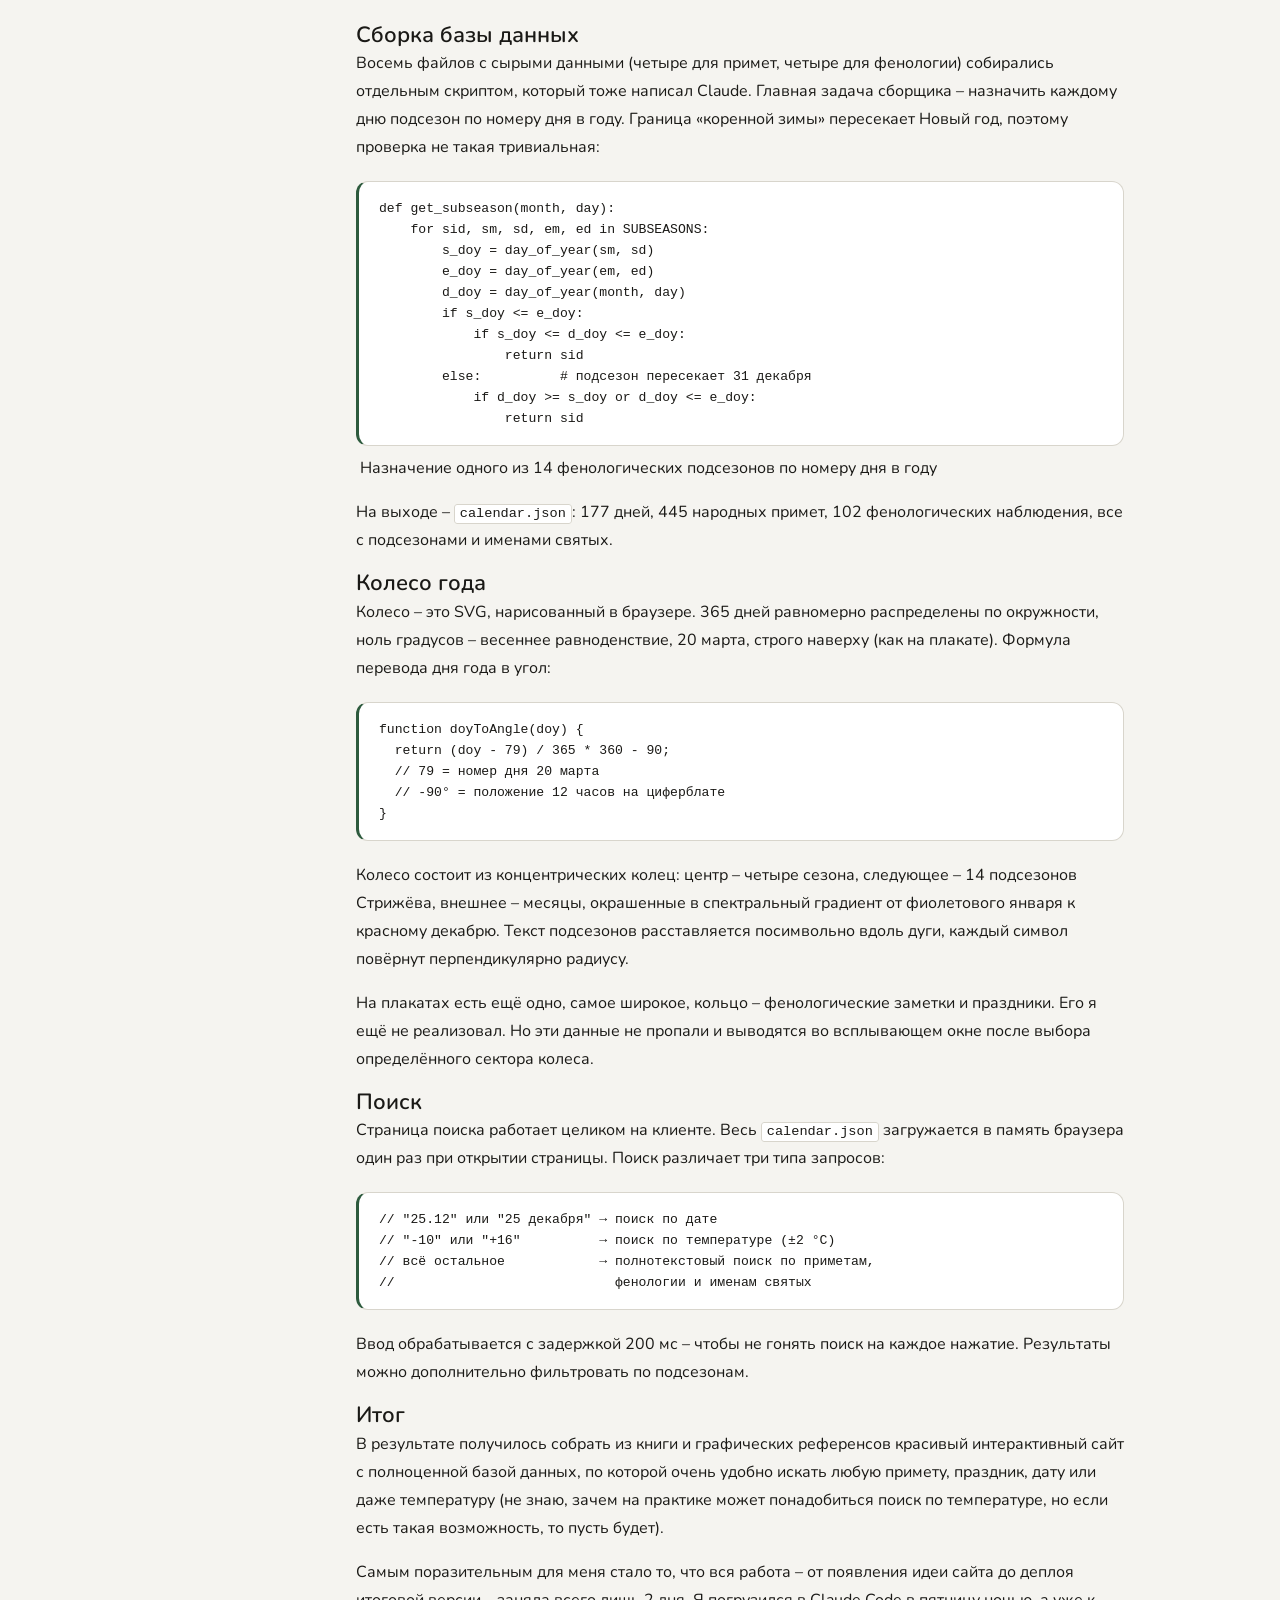
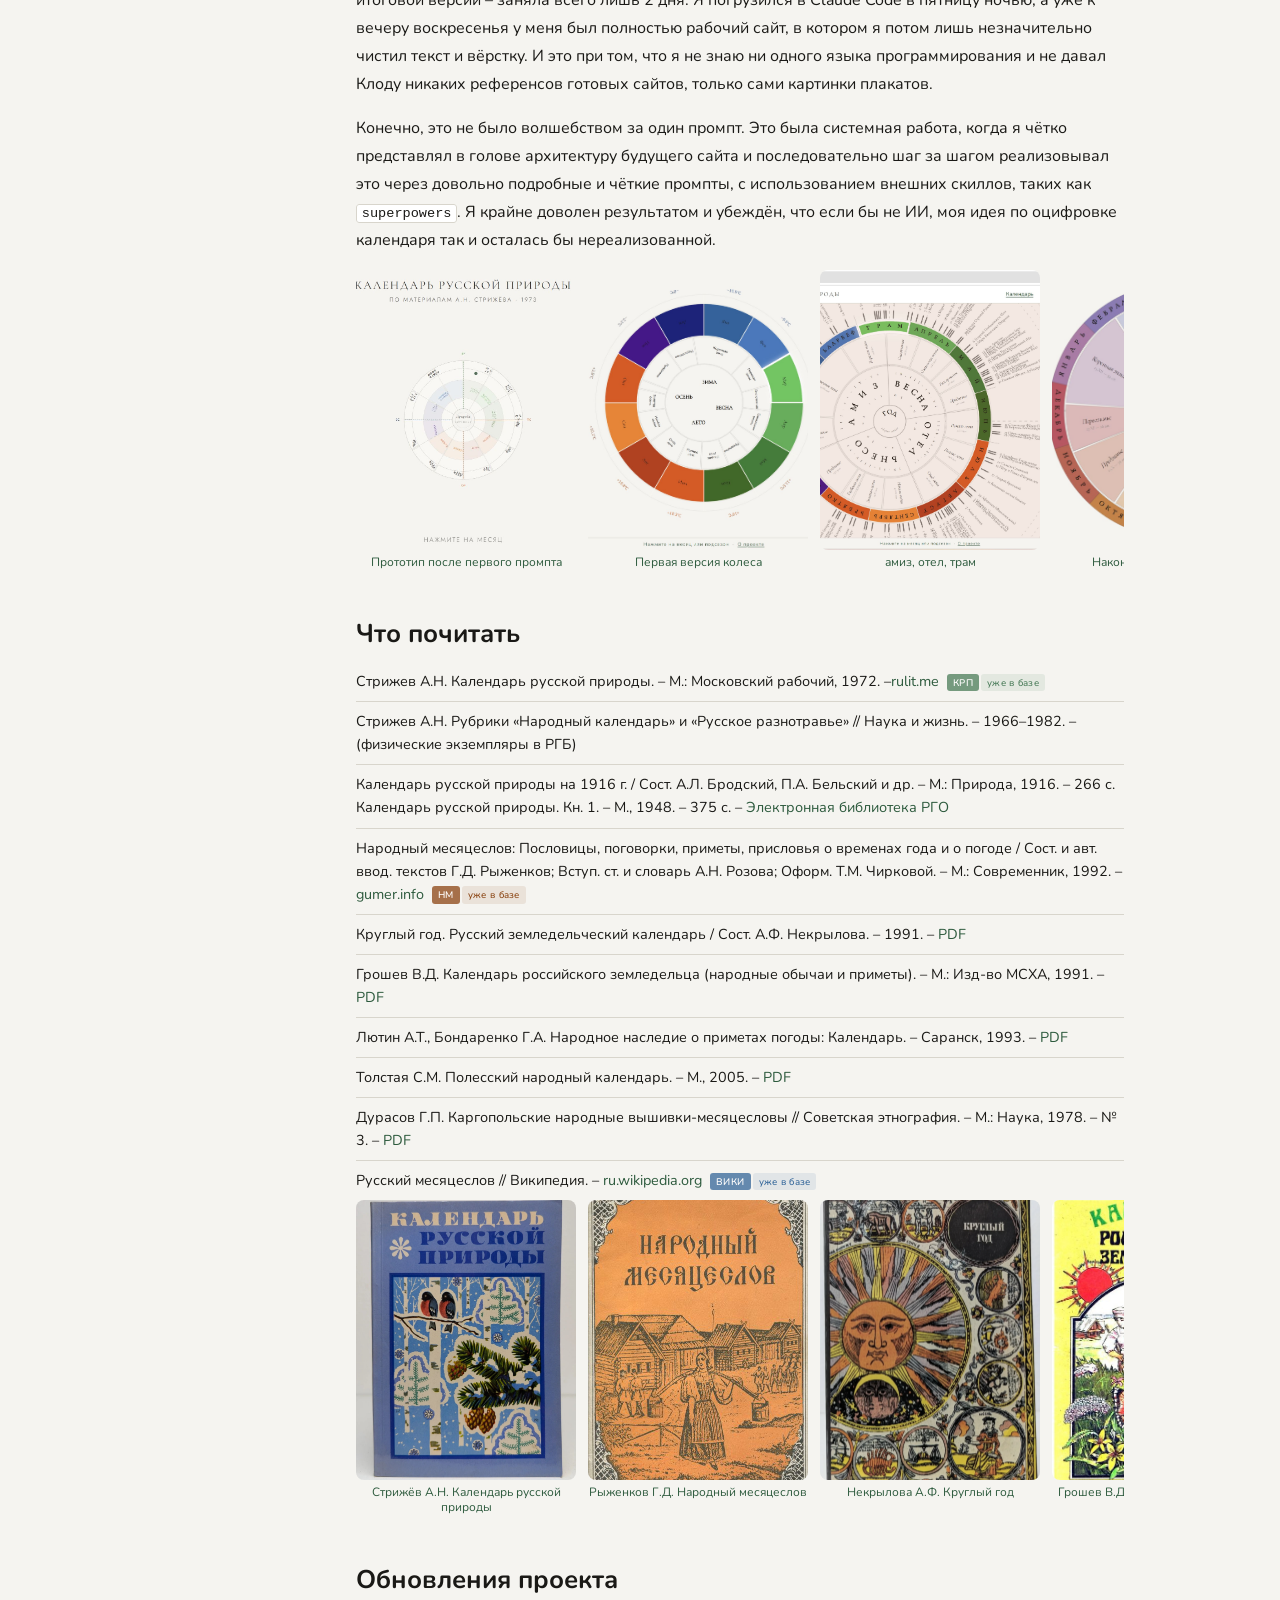
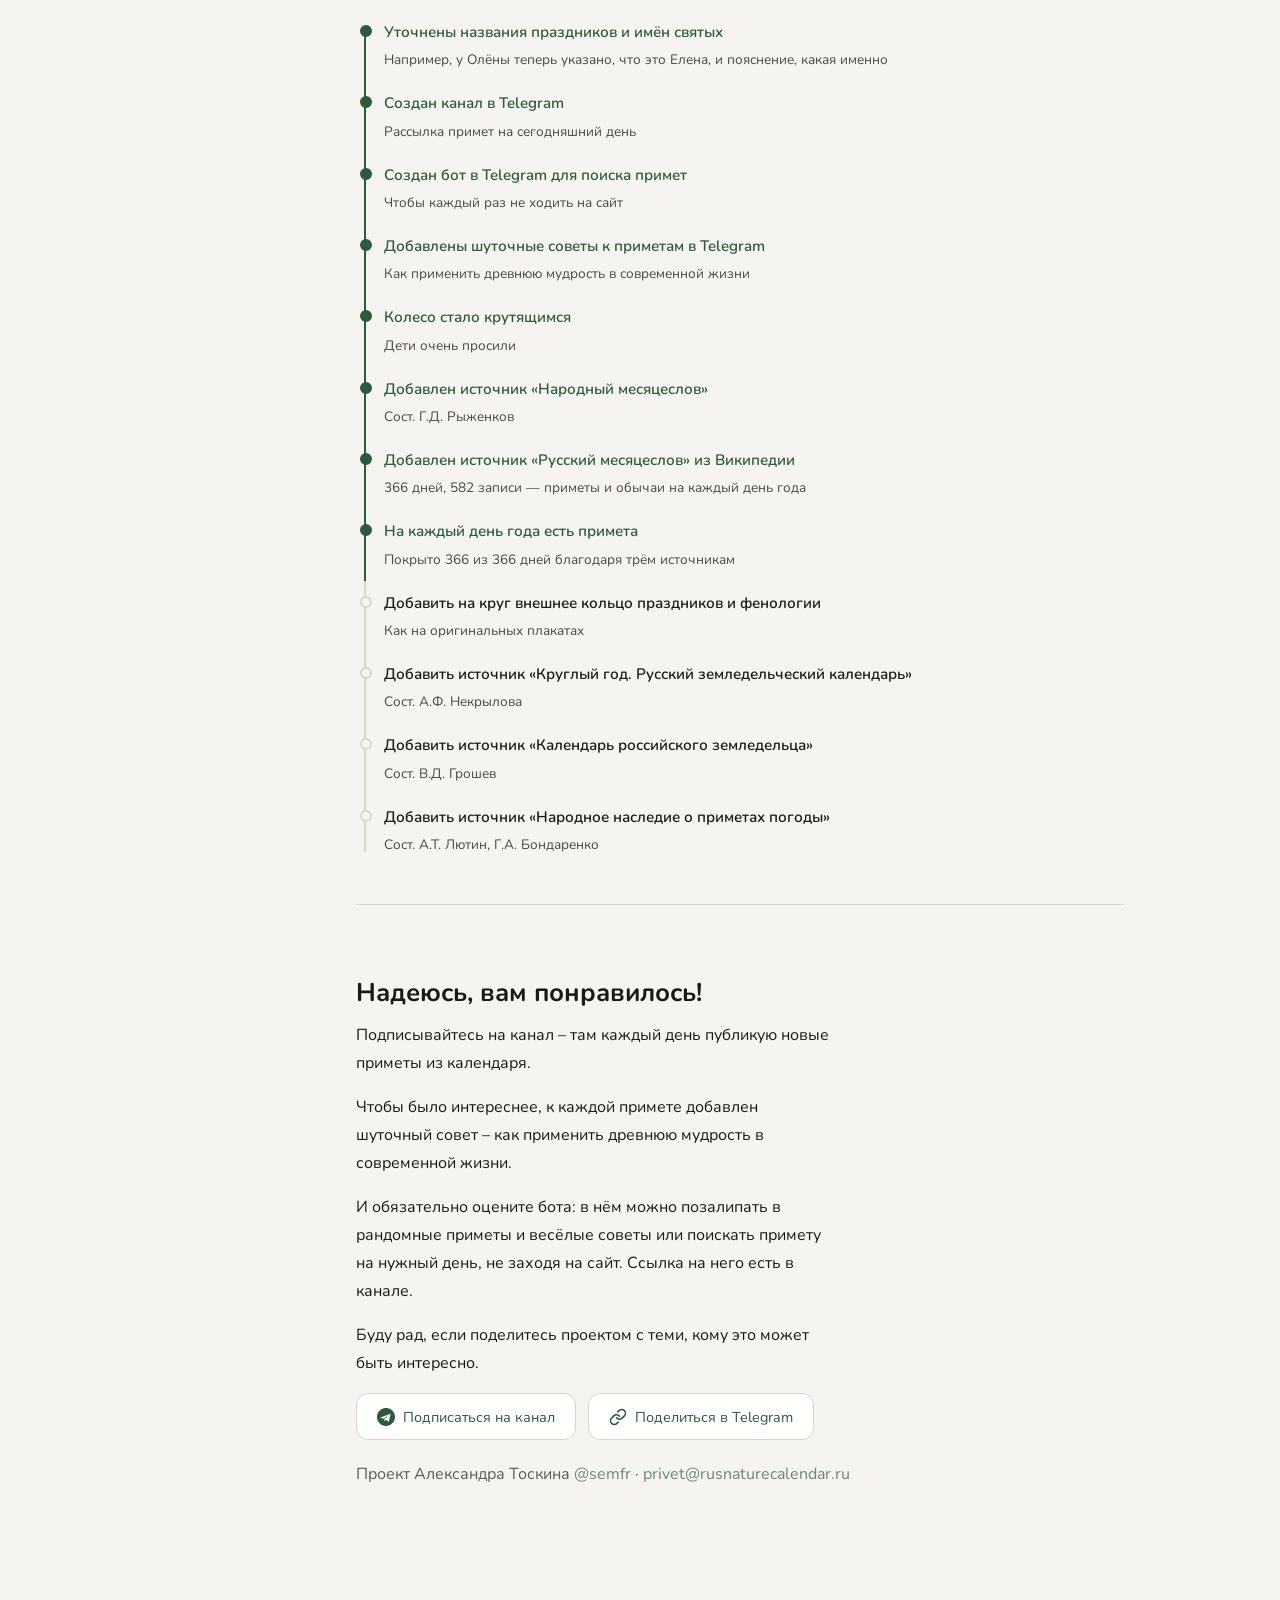
==== commit af7181a0: "fix: обновлены подписи ссылок в футере - index.html, about.html, search.html — «Найти по дате» → «Бо" ====
--- a/about.html
+++ b/about.html
@@ -53,8 +53,8 @@
   </script>
   <noscript><div><img src="https://mc.yandex.ru/watch/108205088" style="position:absolute; left:-9999px;" alt="" /></div></noscript>
 
-  <link rel="stylesheet" href="css/variables.css?v=23">
-  <link rel="stylesheet" href="css/layout.css?v=23">
+  <link rel="stylesheet" href="css/variables.css?v=24">
+  <link rel="stylesheet" href="css/layout.css?v=24">
   <style>
     html { scroll-behavior: smooth; }
 
@@ -1472,11 +1472,11 @@
       <div class="footer-right">
         <a href="https://t.me/rusnature_calendar" class="footer-tg-link" target="_blank" rel="noopener" title="Канал в Telegram">
           <svg class="footer-tg-icon" viewBox="0 0 24 24"><path d="M11.944 0A12 12 0 0 0 0 12a12 12 0 0 0 12 12 12 12 0 0 0 12-12A12 12 0 0 0 12 0a12 12 0 0 0-.056 0zm4.962 7.224c.1-.002.321.023.465.14a.506.506 0 0 1 .171.325c.016.093.036.306.02.472-.18 1.898-.962 6.502-1.36 8.627-.168.9-.499 1.201-.82 1.23-.696.065-1.225-.46-1.9-.902-1.056-.693-1.653-1.124-2.678-1.8-1.185-.78-.417-1.21.258-1.91.177-.184 3.247-2.977 3.307-3.23.007-.032.014-.15-.056-.212s-.174-.041-.249-.024c-.106.024-1.793 1.14-5.061 3.345-.48.33-.913.49-1.302.48-.428-.008-1.252-.241-1.865-.44-.752-.245-1.349-.374-1.297-.789.027-.216.325-.437.893-.663 3.498-1.524 5.83-2.529 6.998-3.014 3.332-1.386 4.025-1.627 4.476-1.635z"/></svg>
-          <span class="footer-tg-label">Приметы каждый день</span>
+          <span class="footer-tg-label">Канал с приметами на каждый день</span>
         </a>
         <a href="https://t.me/rusnature_calendar_bot" class="footer-tg-link" target="_blank" rel="noopener" title="Бот в Telegram">
           <svg class="footer-tg-icon" viewBox="0 0 24 24"><path d="M11.944 0A12 12 0 0 0 0 12a12 12 0 0 0 12 12 12 12 0 0 0 12-12A12 12 0 0 0 12 0a12 12 0 0 0-.056 0zm4.962 7.224c.1-.002.321.023.465.14a.506.506 0 0 1 .171.325c.016.093.036.306.02.472-.18 1.898-.962 6.502-1.36 8.627-.168.9-.499 1.201-.82 1.23-.696.065-1.225-.46-1.9-.902-1.056-.693-1.653-1.124-2.678-1.8-1.185-.78-.417-1.21.258-1.91.177-.184 3.247-2.977 3.307-3.23.007-.032.014-.15-.056-.212s-.174-.041-.249-.024c-.106.024-1.793 1.14-5.061 3.345-.48.33-.913.49-1.302.48-.428-.008-1.252-.241-1.865-.44-.752-.245-1.349-.374-1.297-.789.027-.216.325-.437.893-.663 3.498-1.524 5.83-2.529 6.998-3.014 3.332-1.386 4.025-1.627 4.476-1.635z"/></svg>
-          <span class="footer-tg-label">Найти по дате</span>
+          <span class="footer-tg-label">Бот с поиском и советами</span>
         </a>
       </div>
     </div>
@@ -1513,6 +1513,6 @@
       };
     })();
   </script>
-  <script src="js/about.js?v=23"></script>
+  <script src="js/about.js?v=24"></script>
 </body>
 </html>
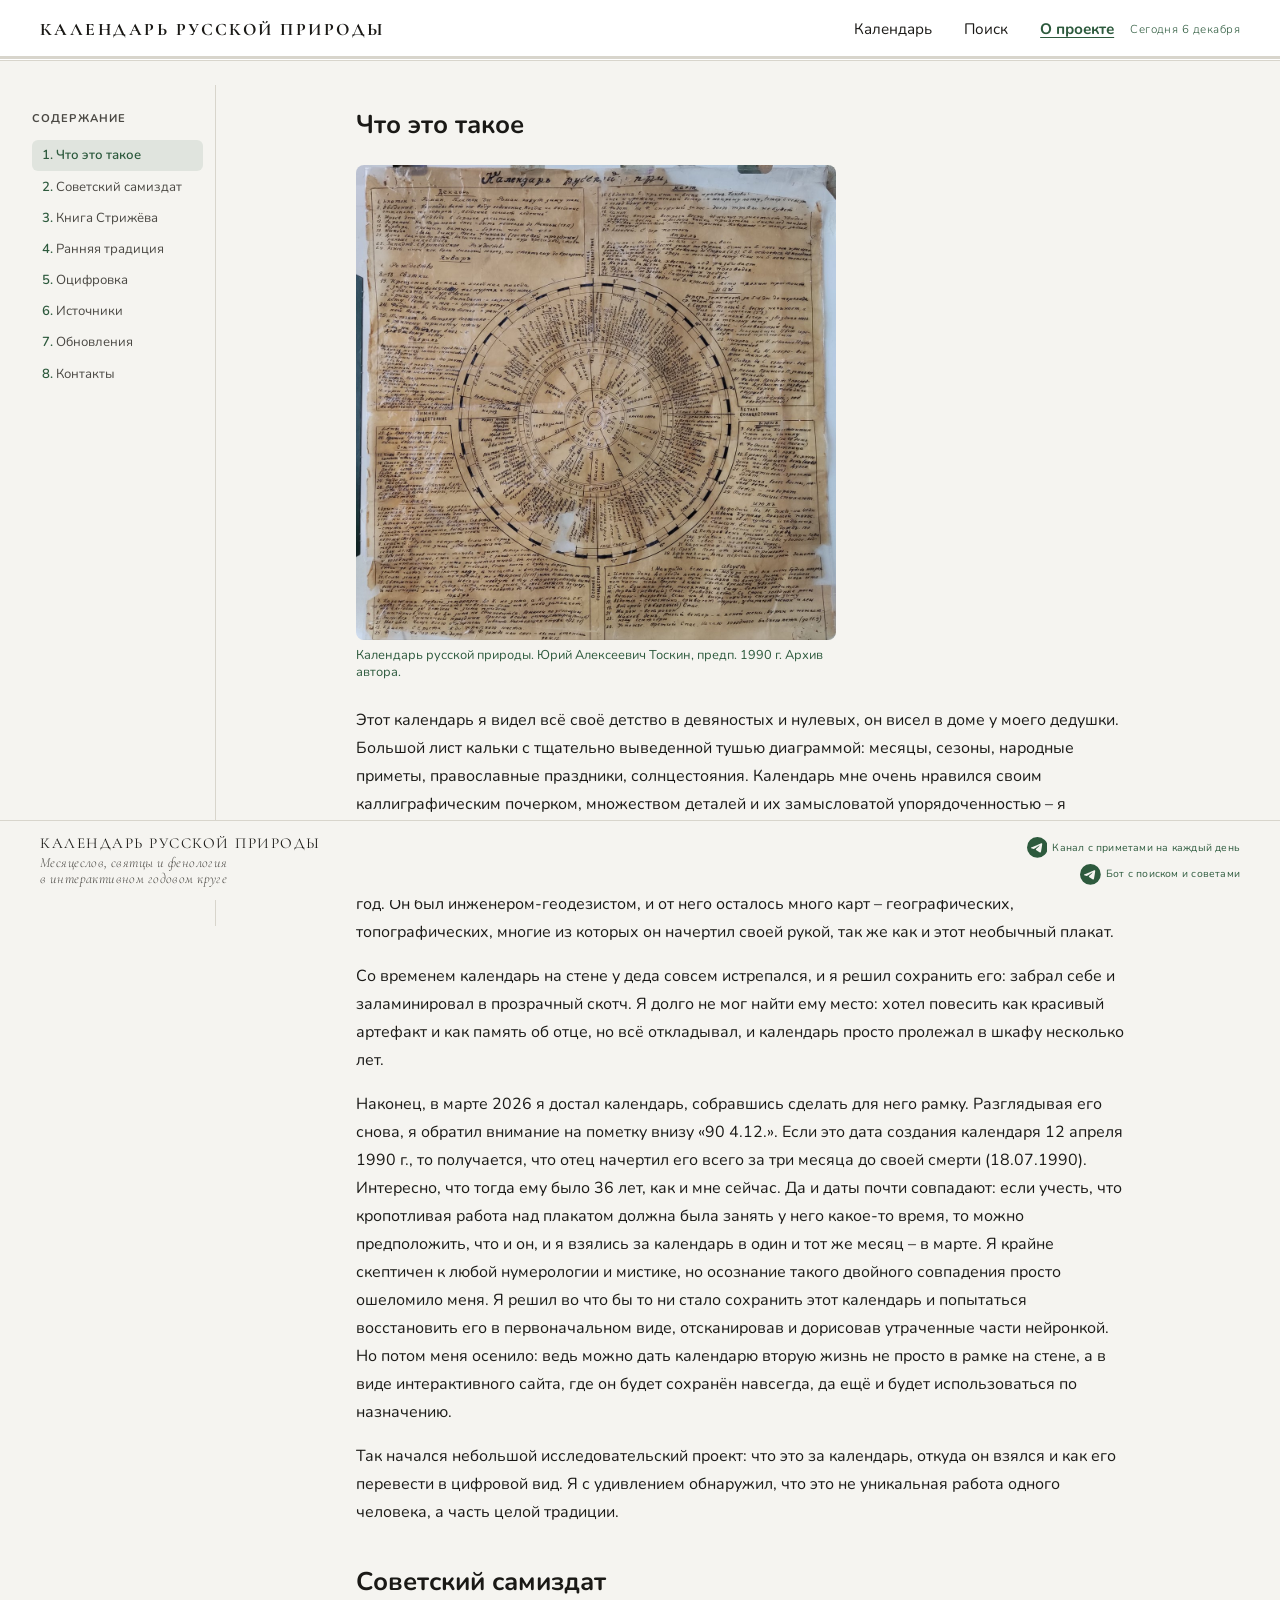
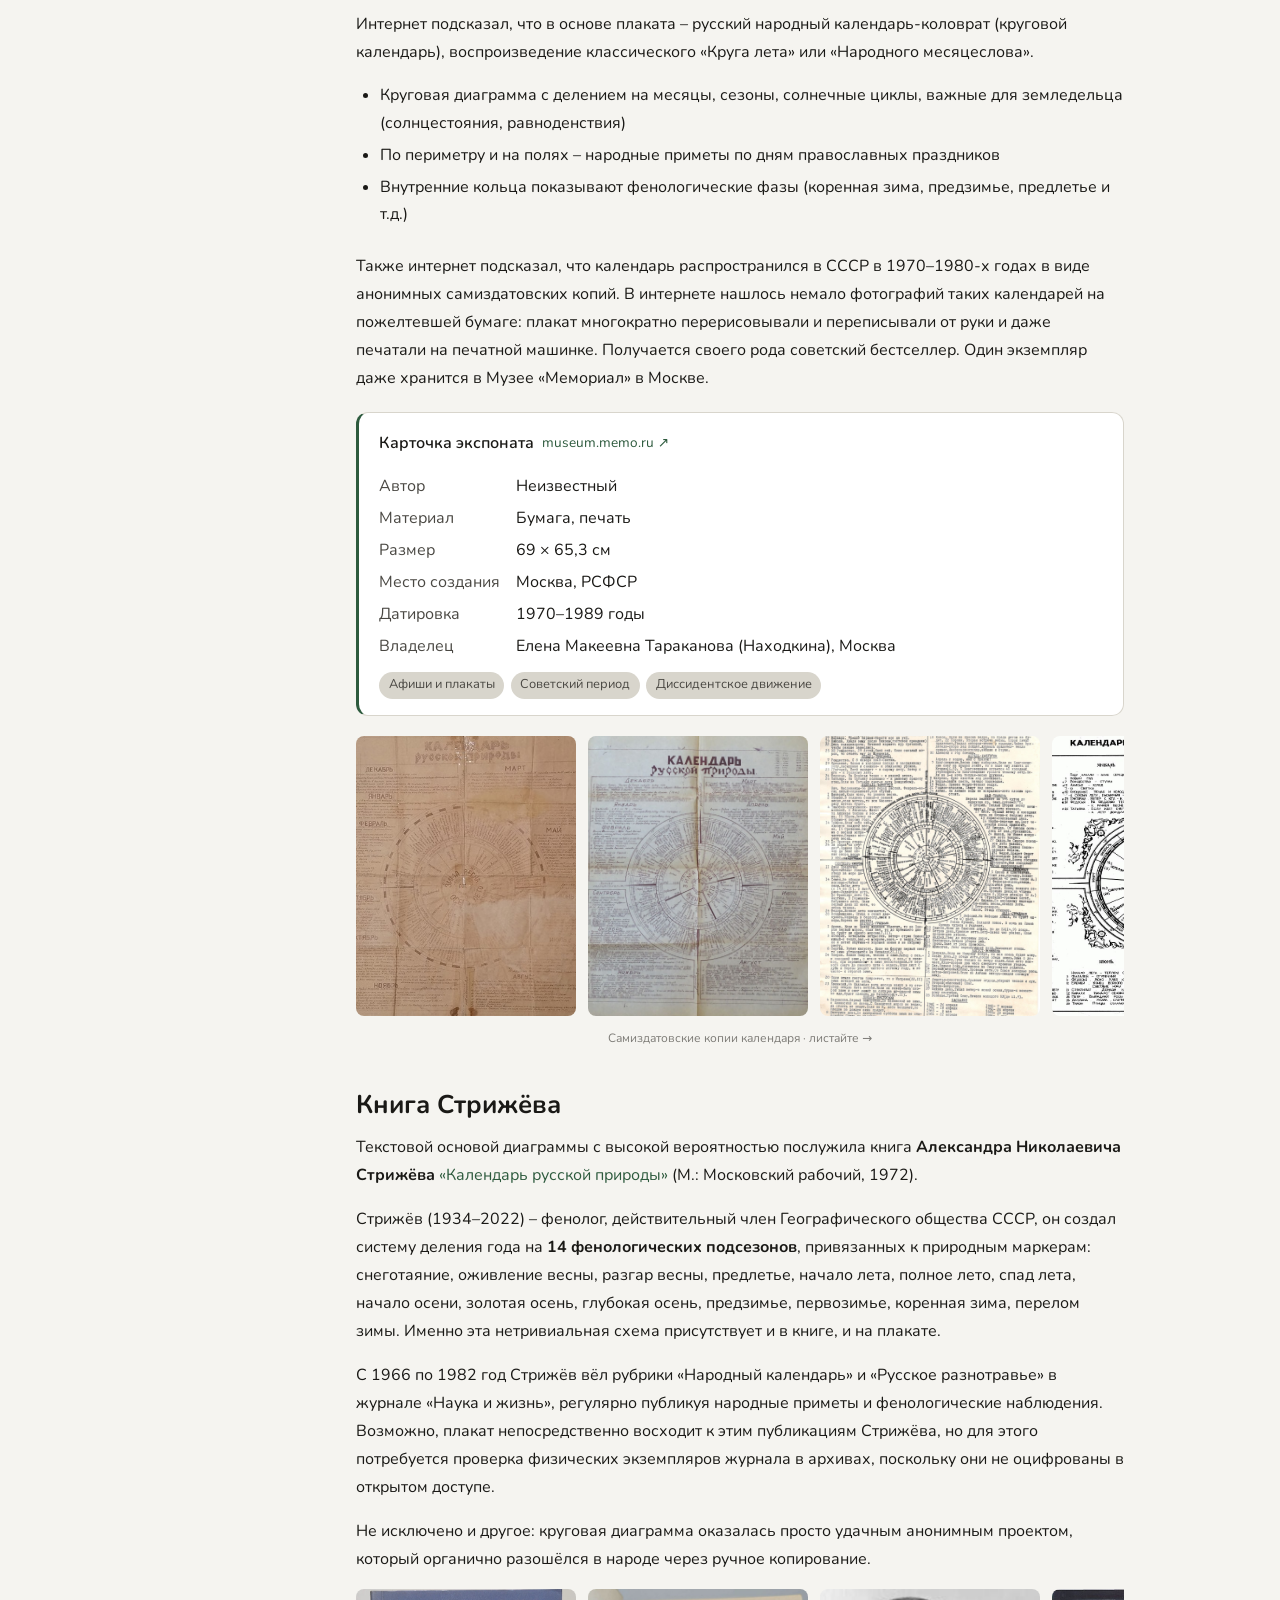
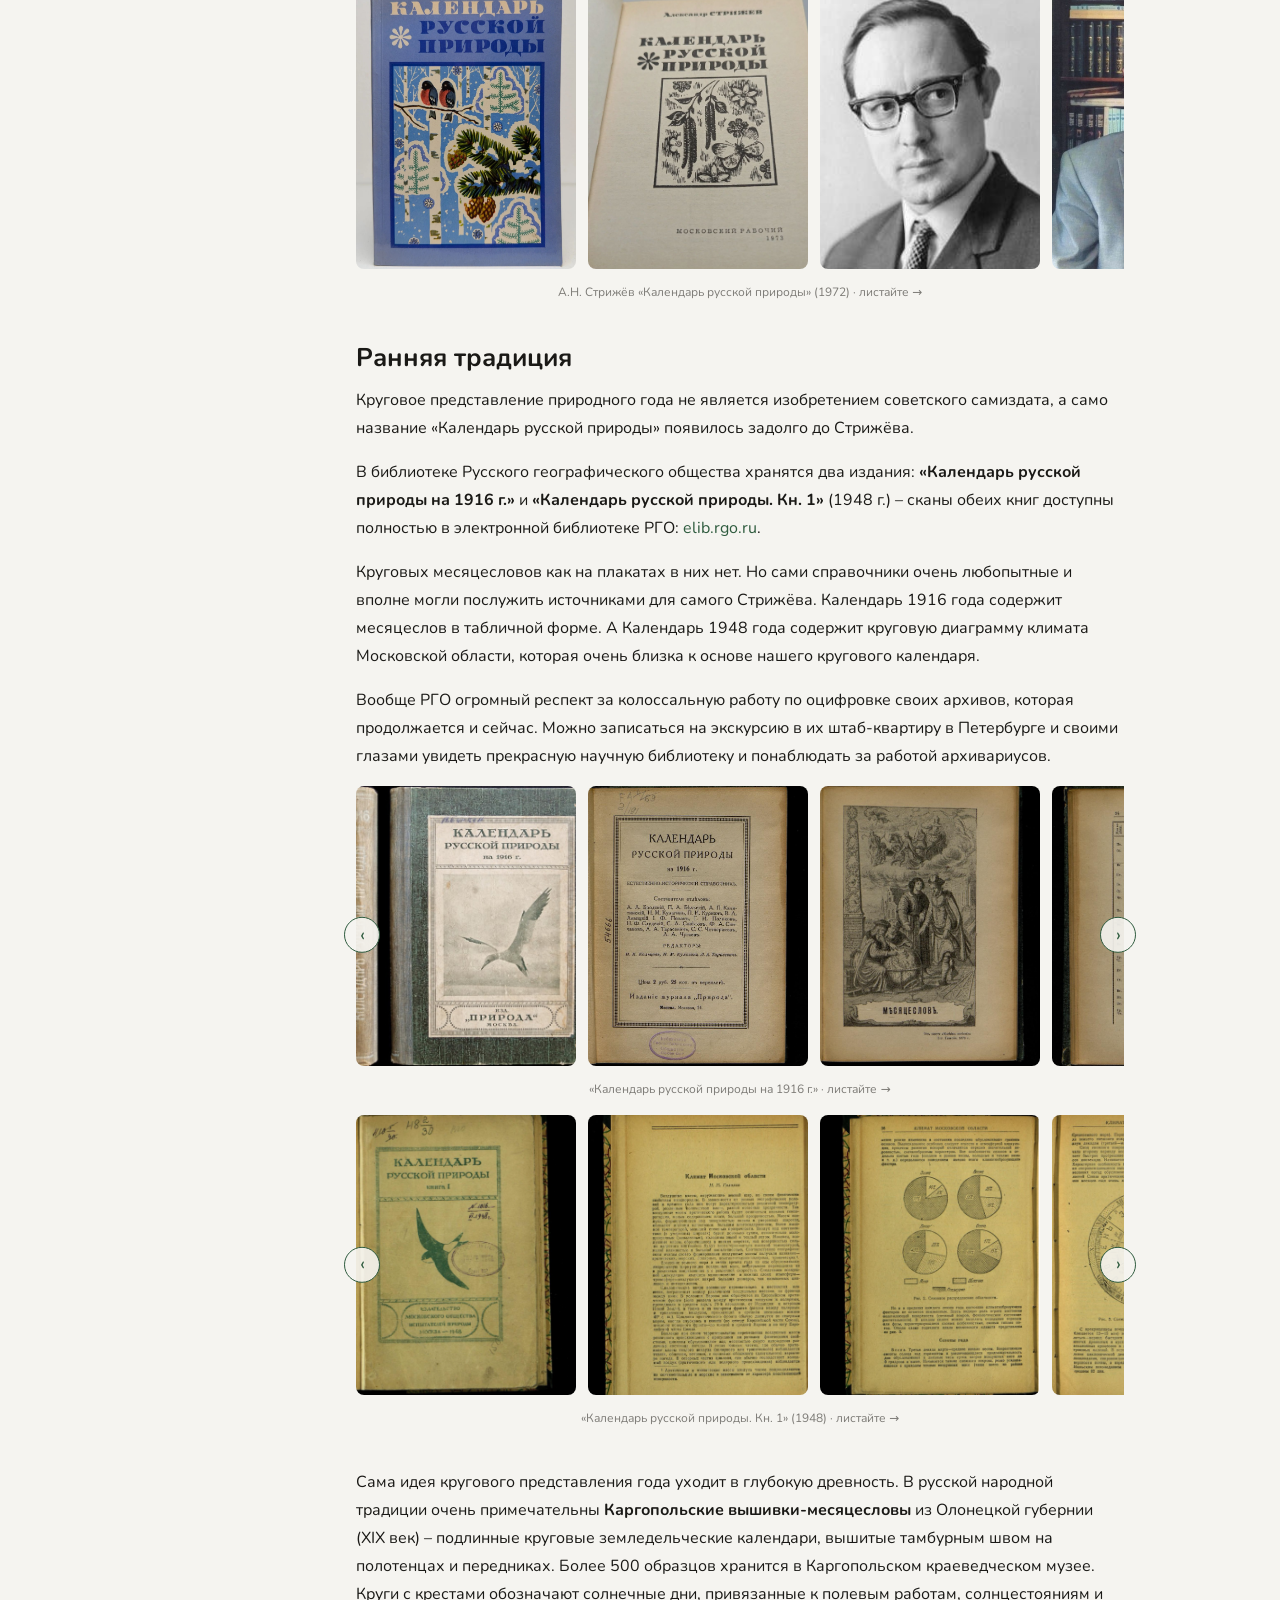
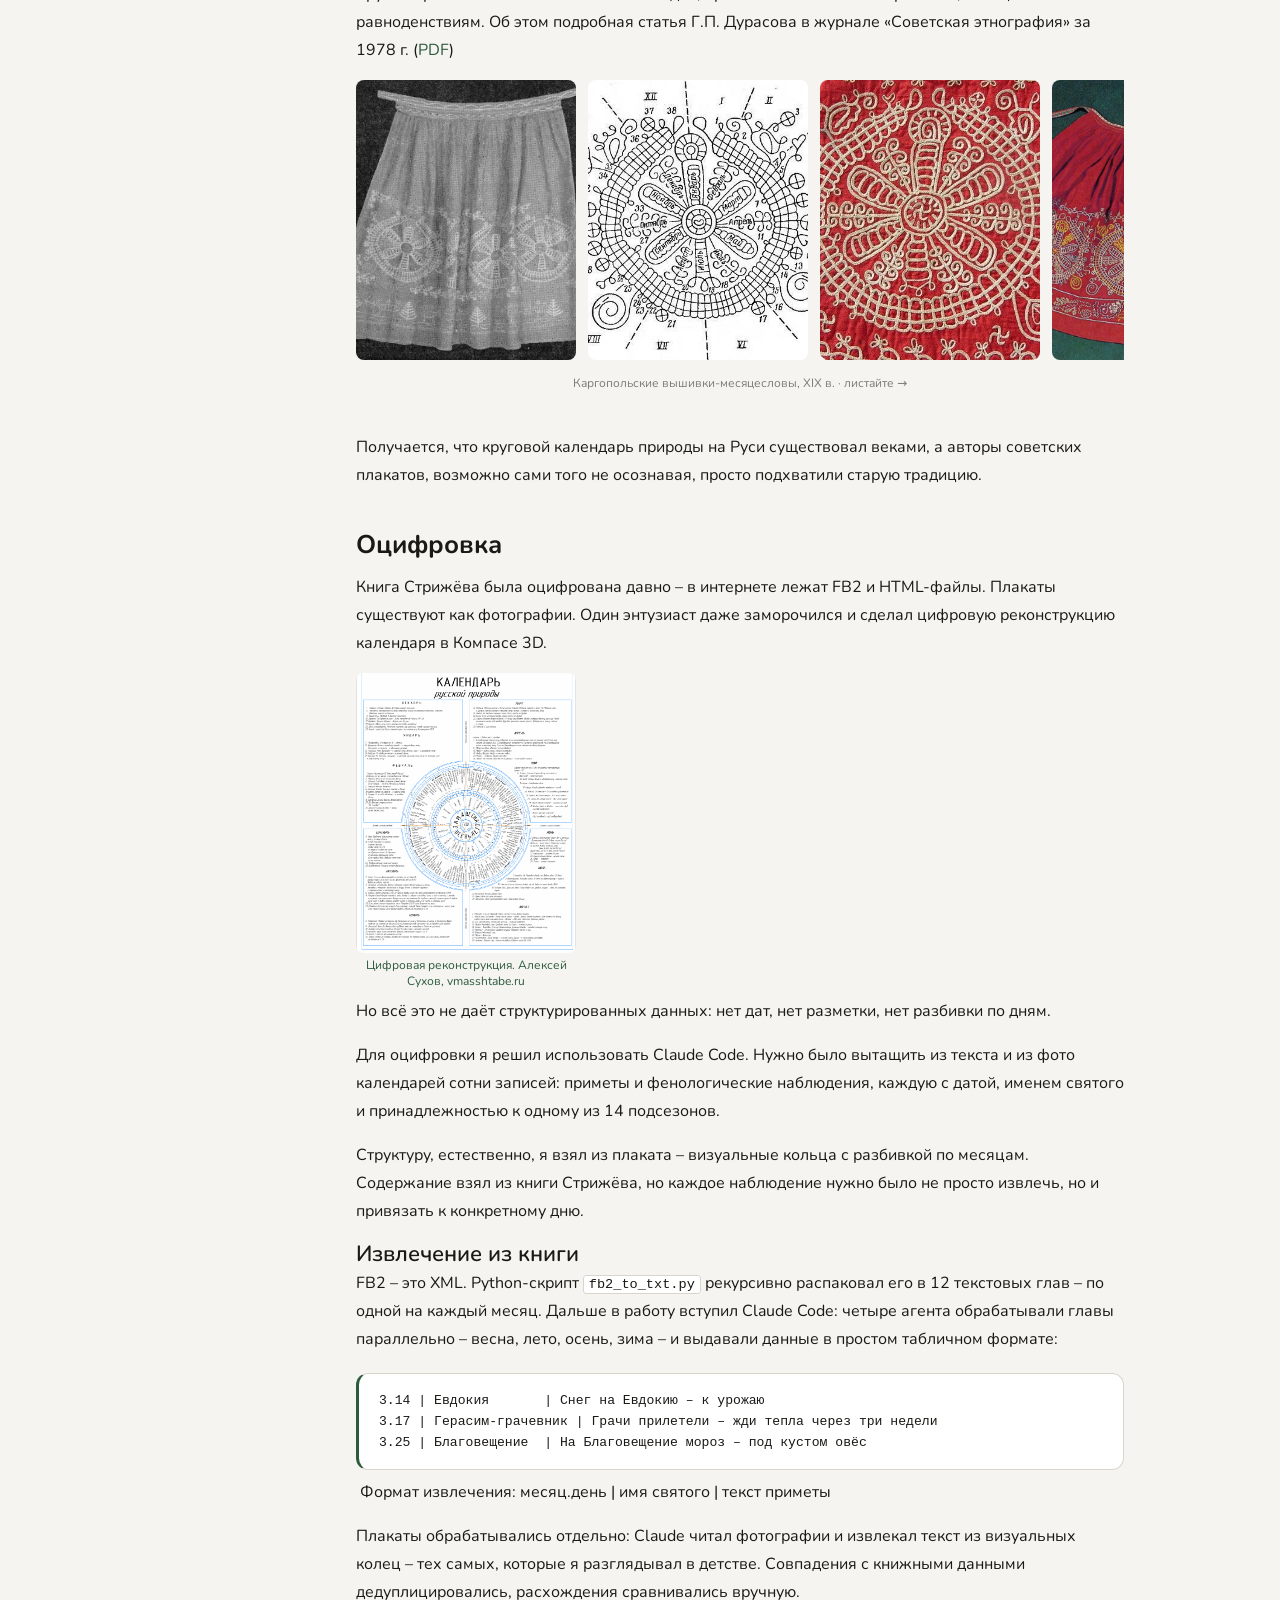
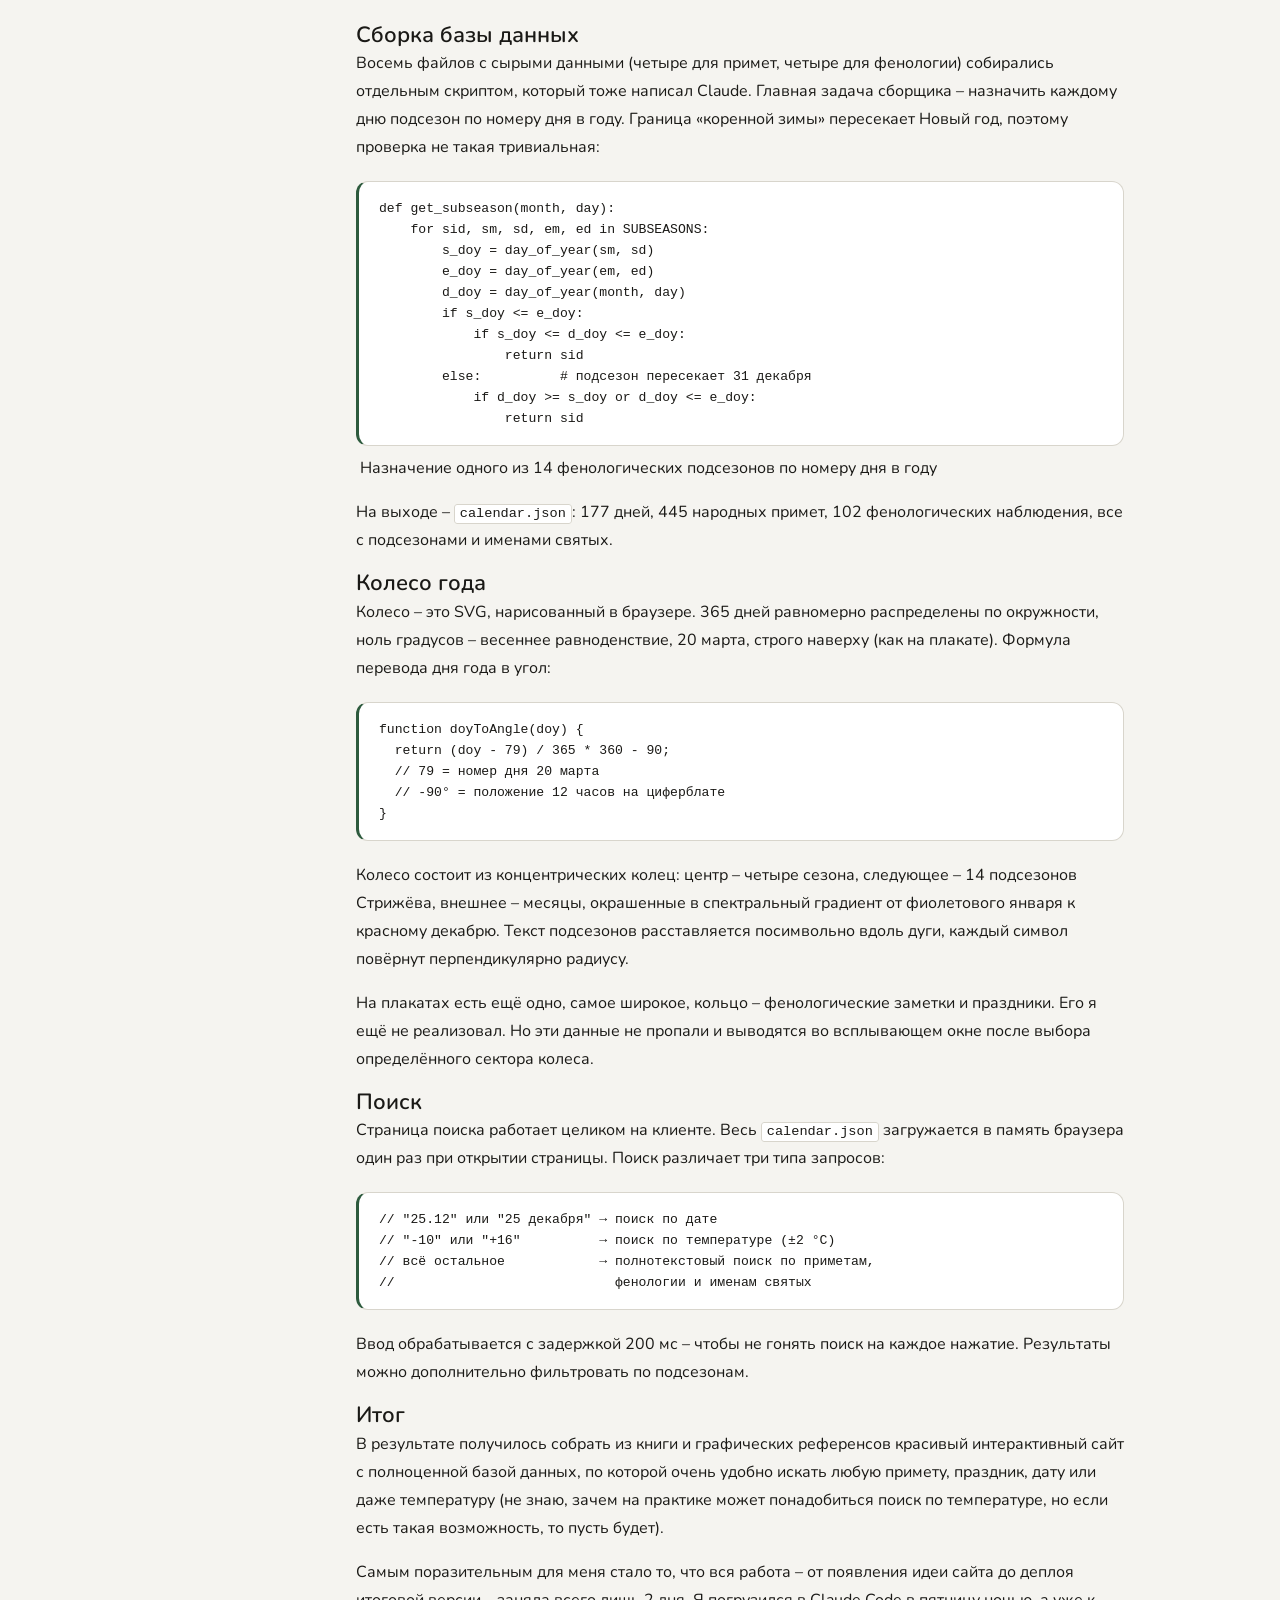
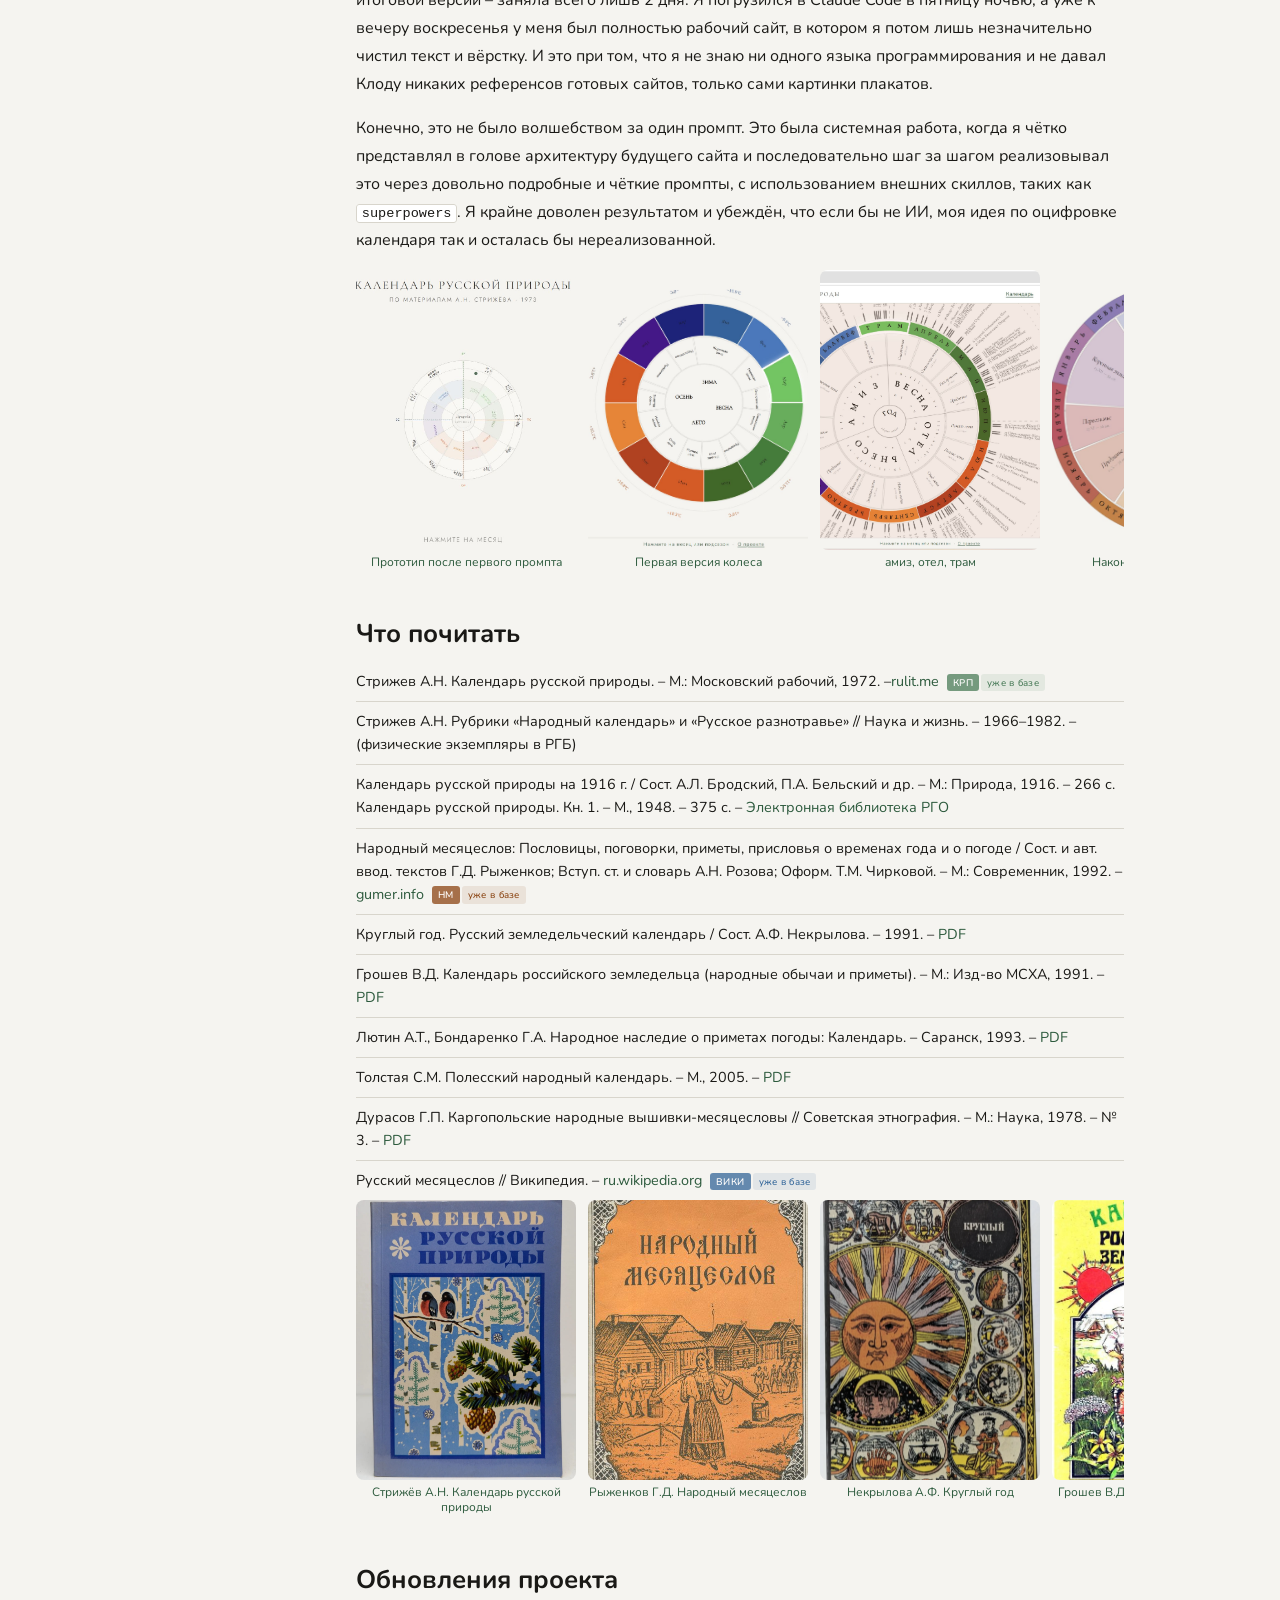
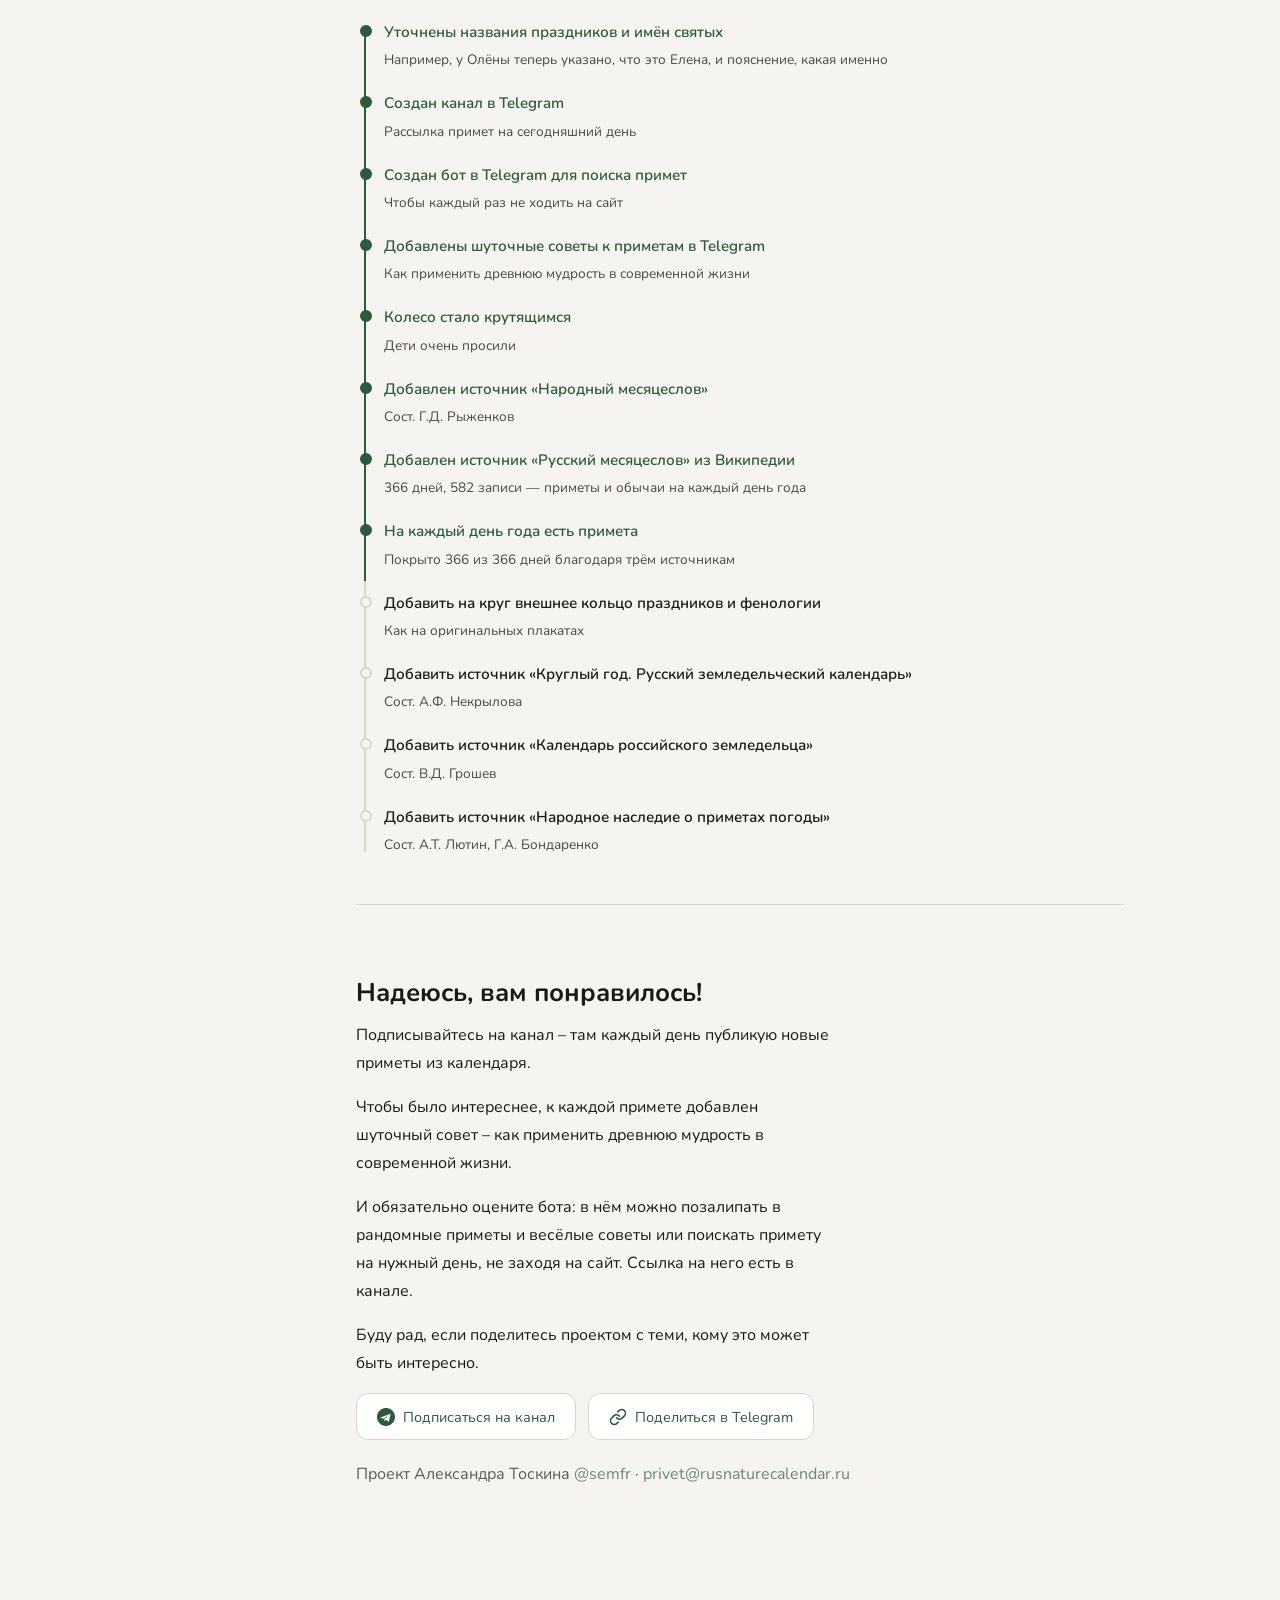
==== commit cabf5d8a: "fix: убран text-transform uppercase в подписях футера - css/layout.css — удалён text-transform: uppe" ====
--- a/about.html
+++ b/about.html
@@ -54,7 +54,7 @@
   <noscript><div><img src="https://mc.yandex.ru/watch/108205088" style="position:absolute; left:-9999px;" alt="" /></div></noscript>
 
   <link rel="stylesheet" href="css/variables.css?v=24">
-  <link rel="stylesheet" href="css/layout.css?v=24">
+  <link rel="stylesheet" href="css/layout.css?v=25">
   <style>
     html { scroll-behavior: smooth; }
 
--- a/css/layout.css
+++ b/css/layout.css
@@ -315,8 +315,7 @@
   font-family: var(--font-ui);
   font-size: 0.65rem;
   font-weight: 400;
-  text-transform: uppercase;
-  letter-spacing: 0.04em;
+  letter-spacing: 0.02em;
 }
 
 /* Hint overlay above the wheel */
